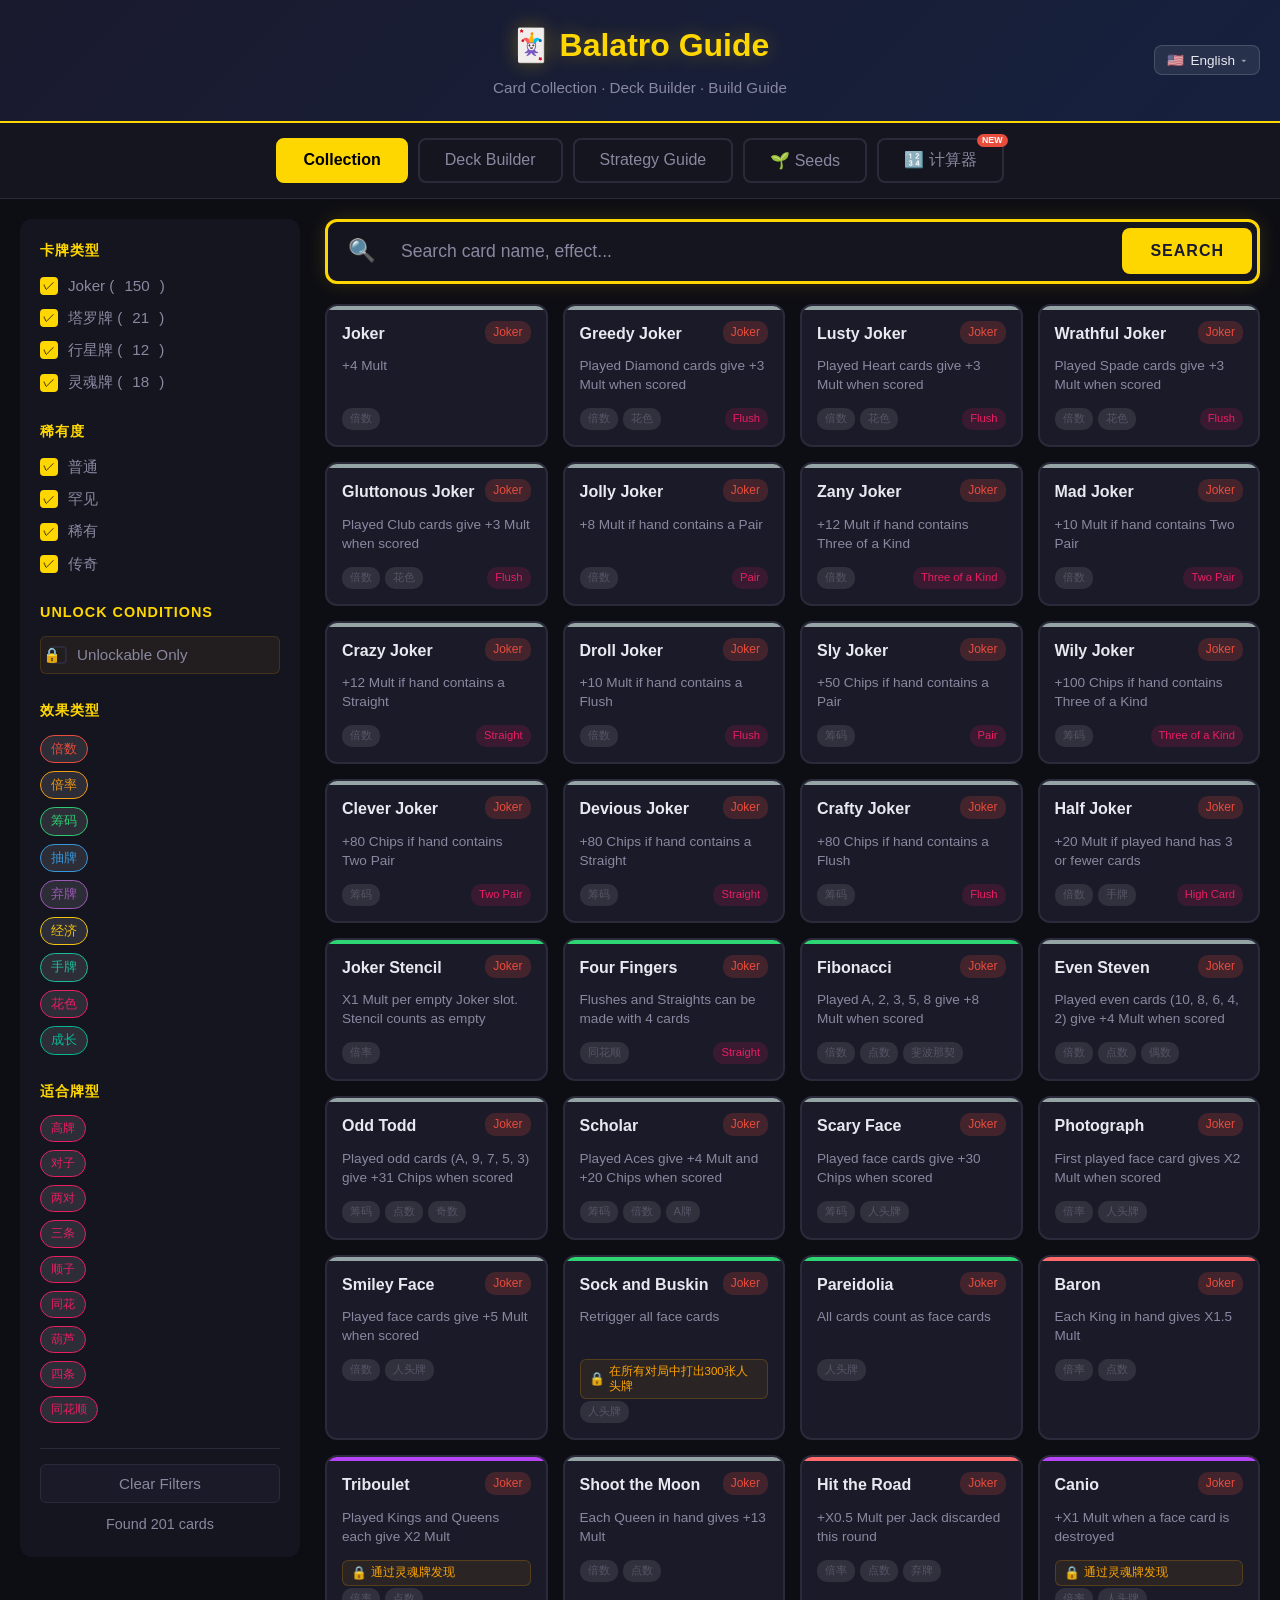
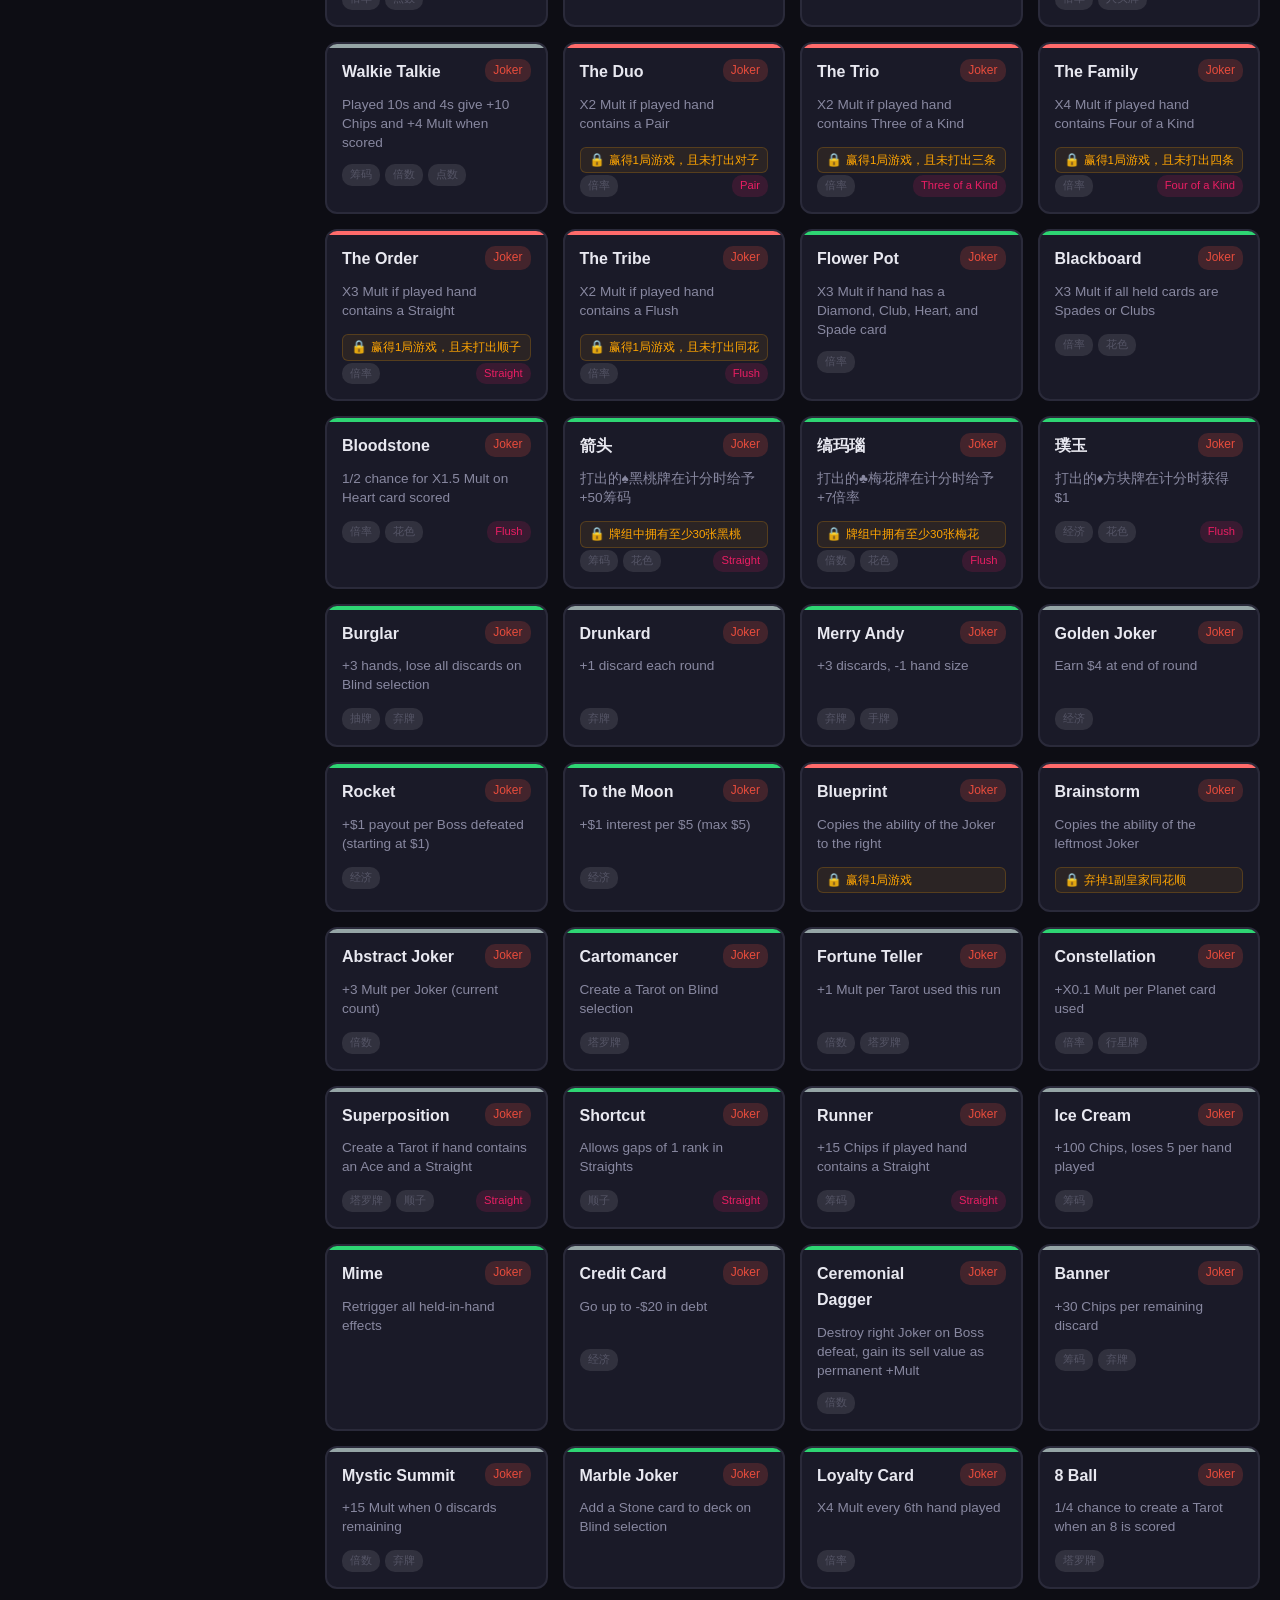
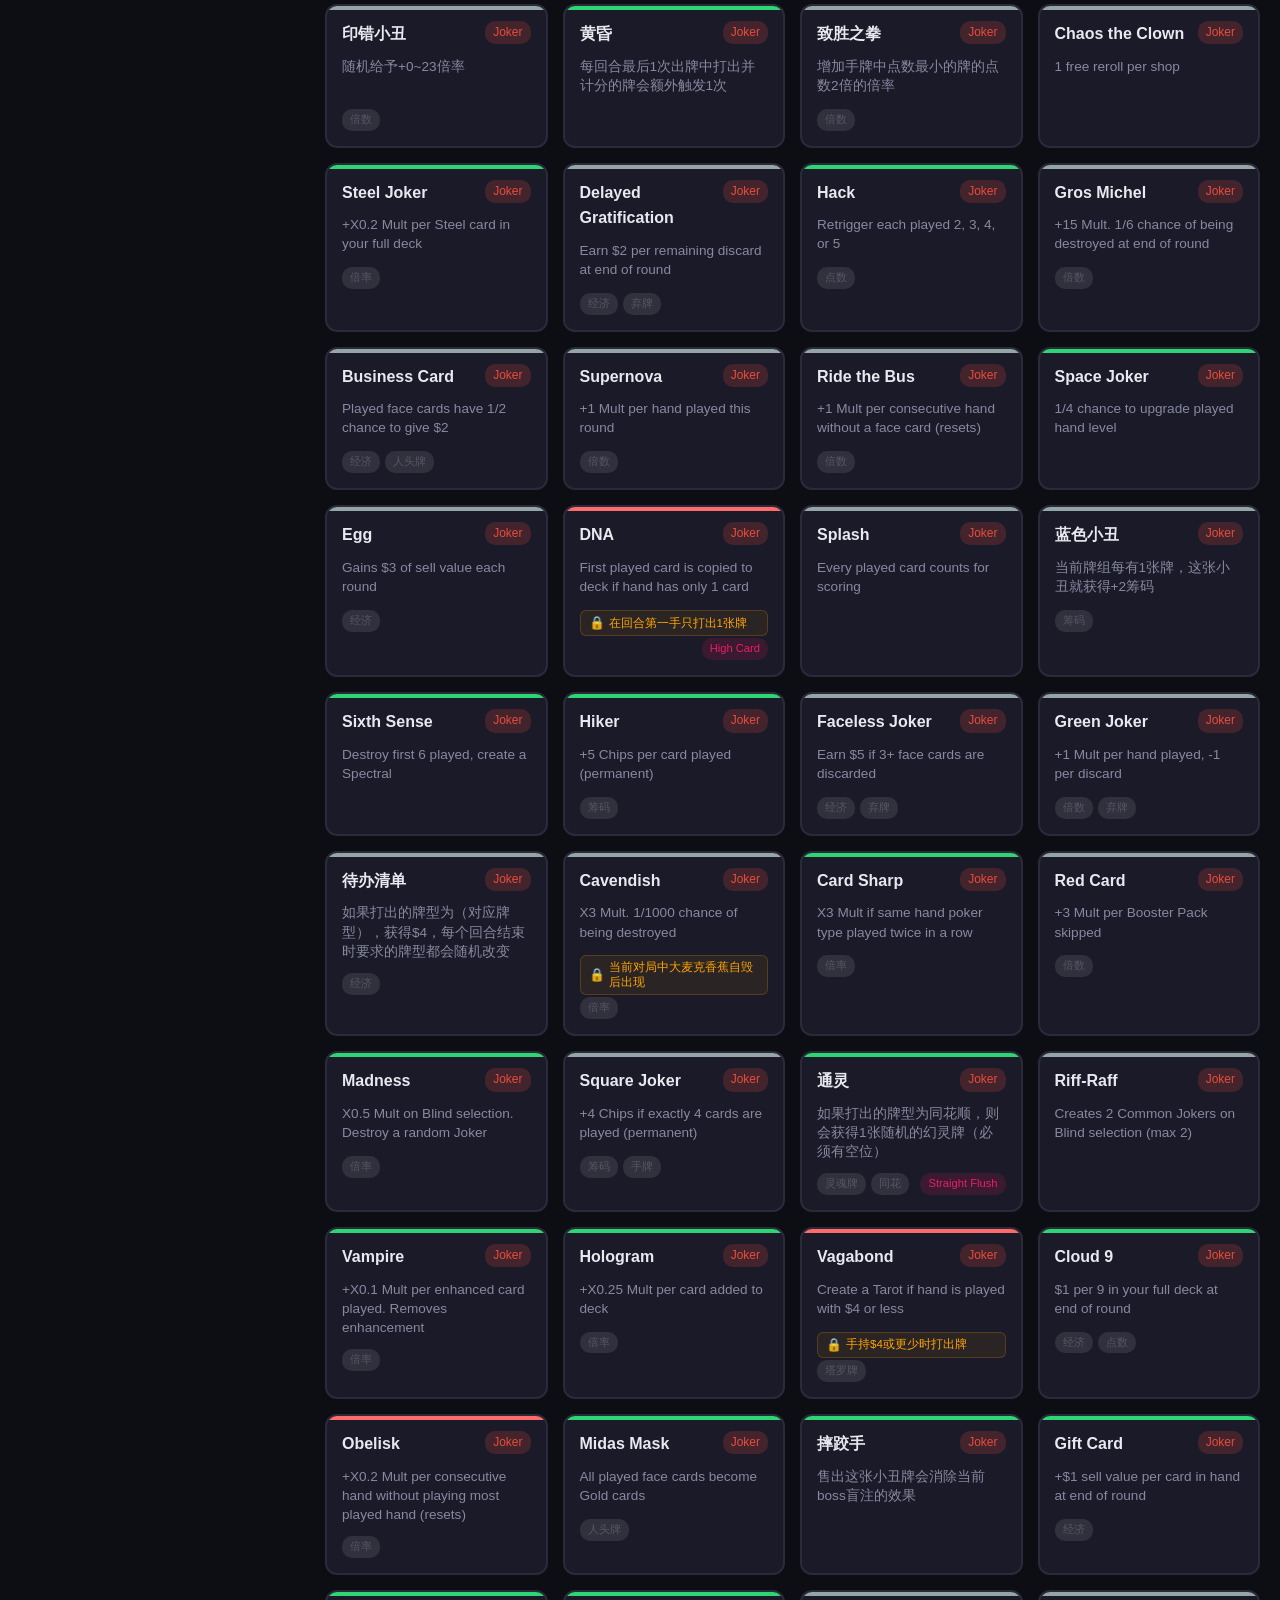
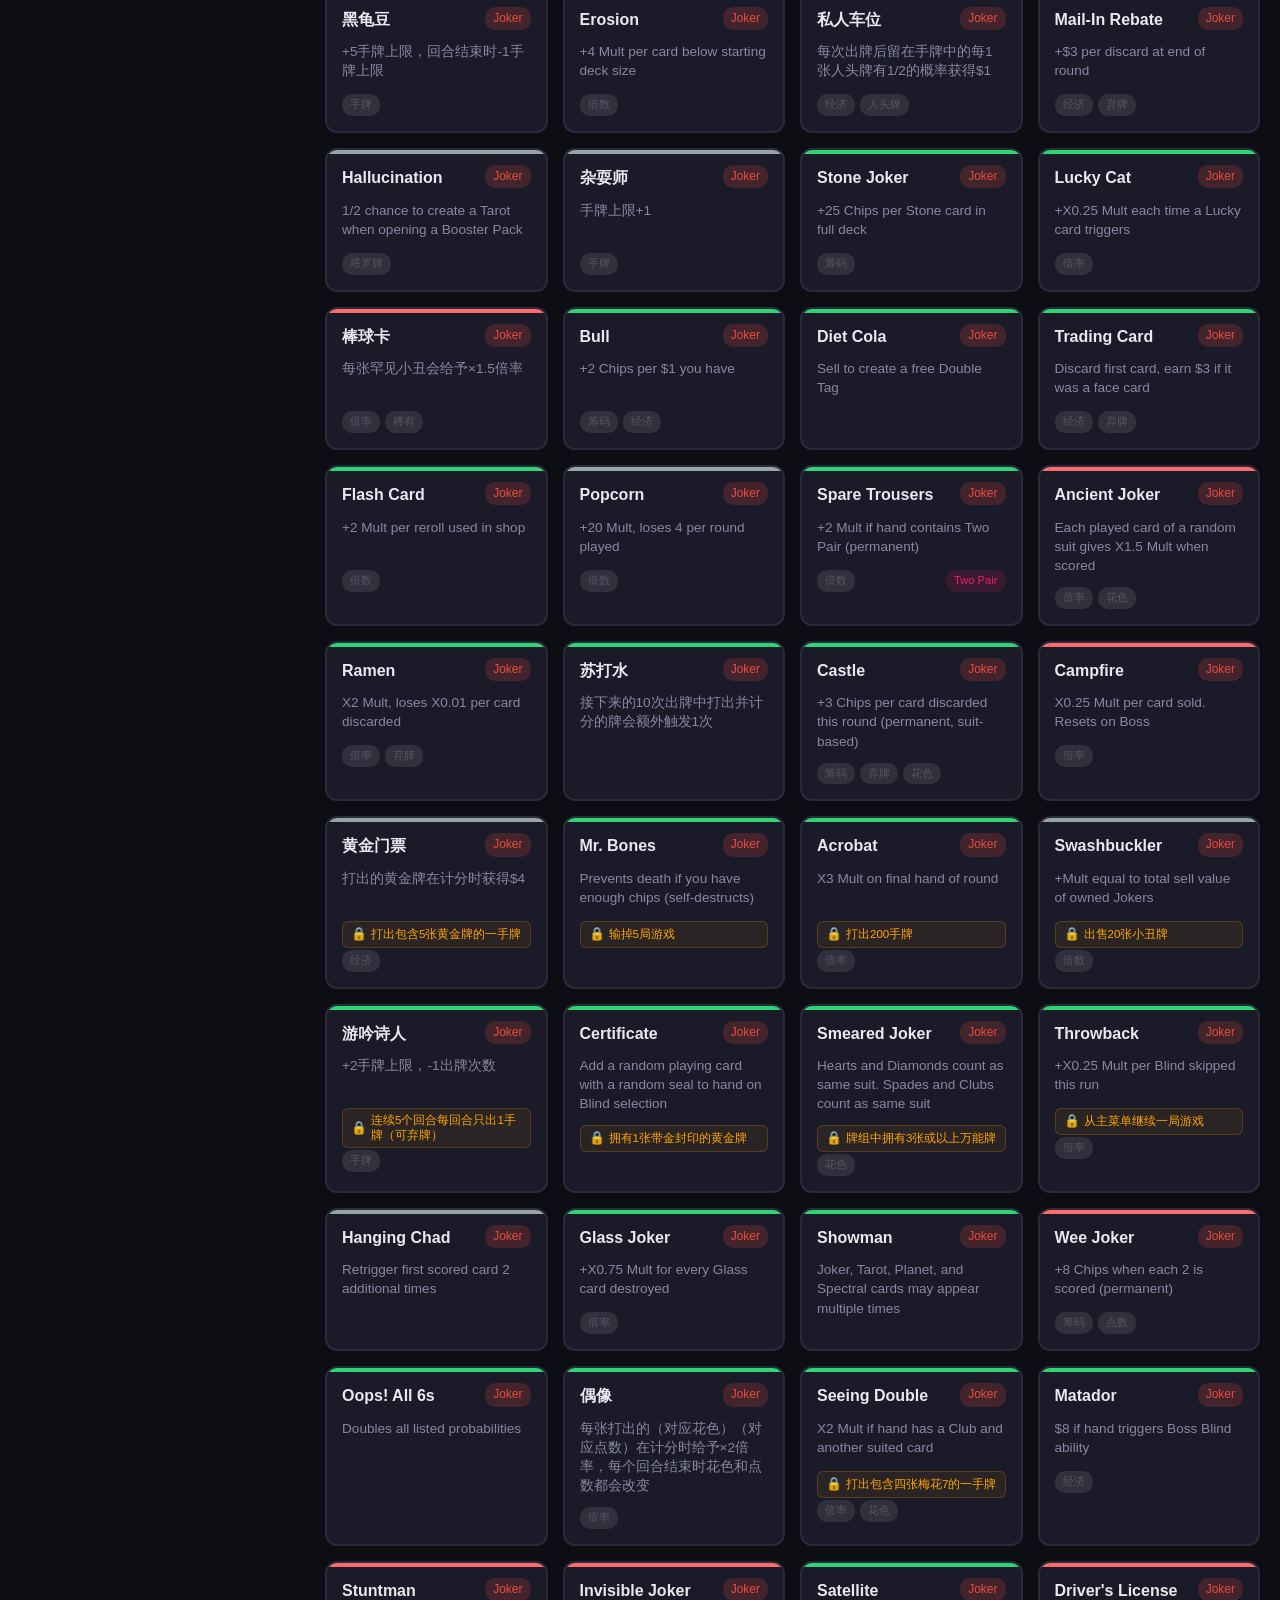
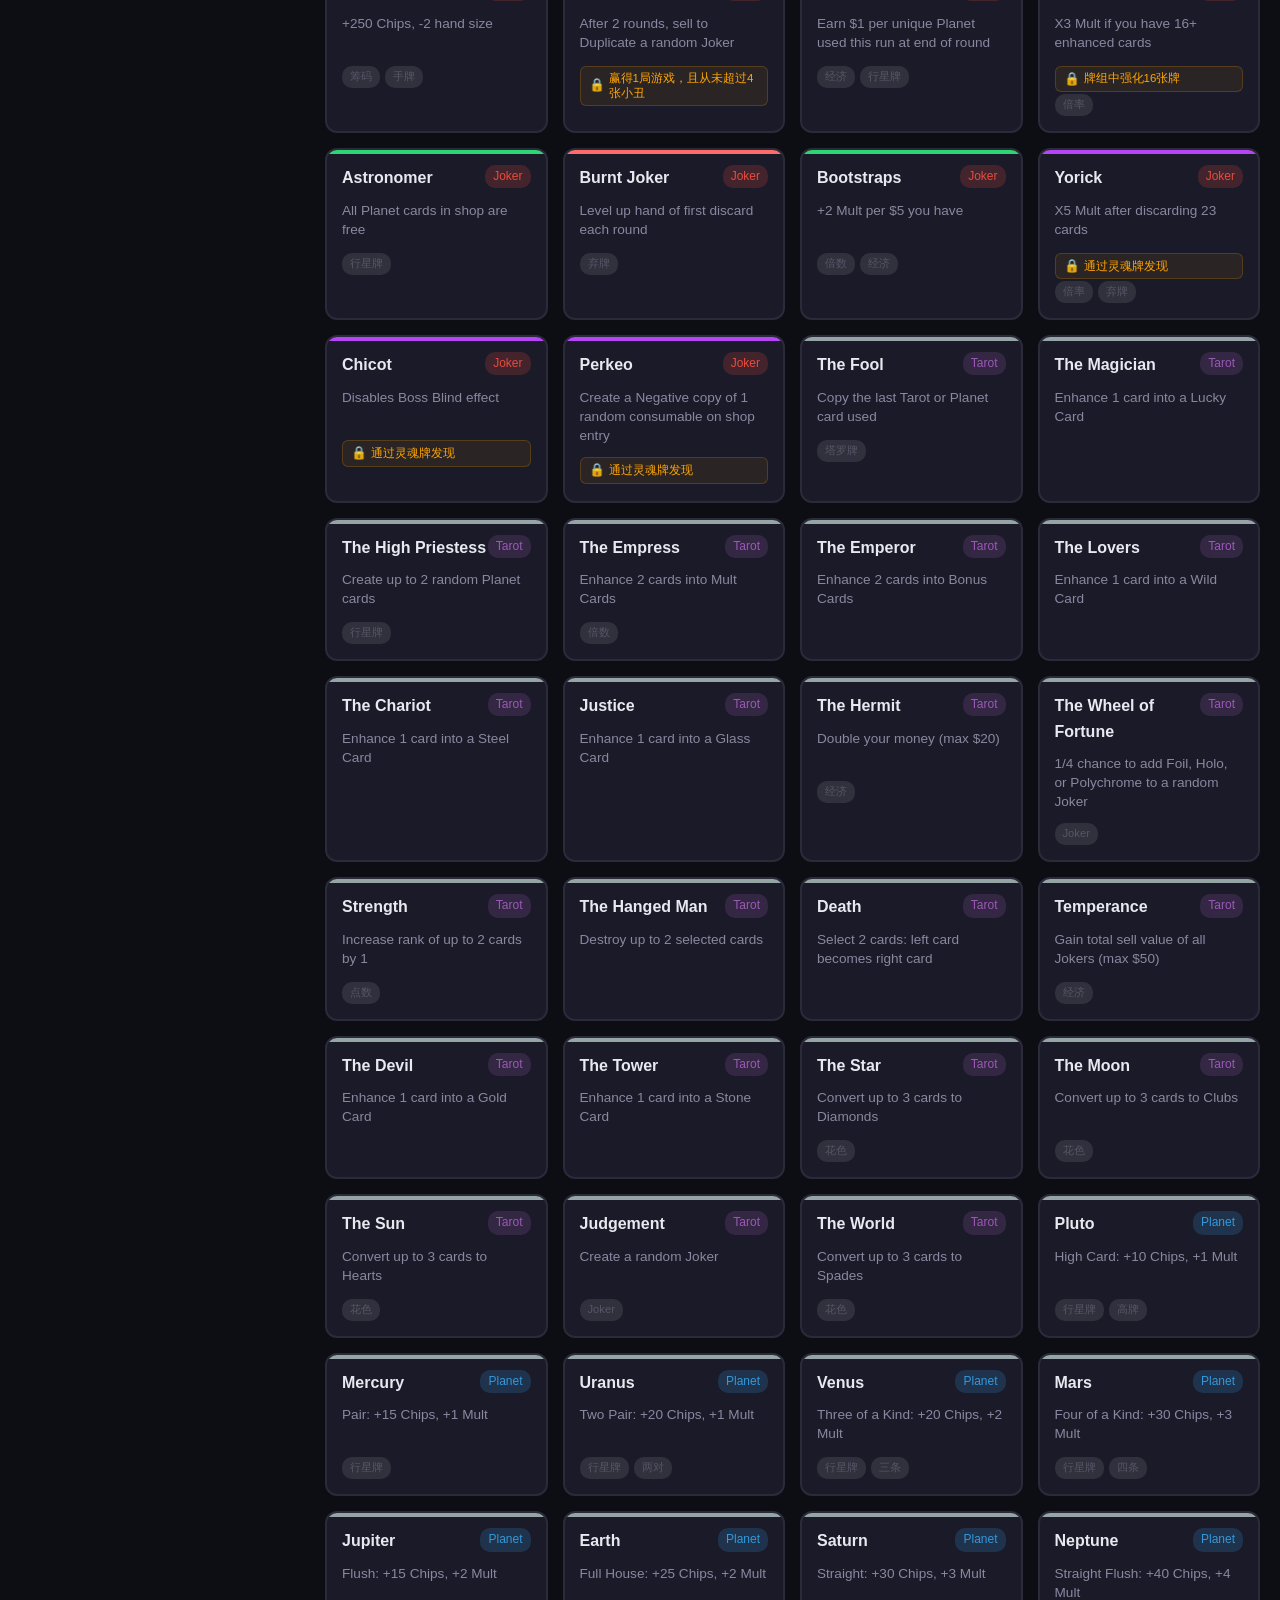
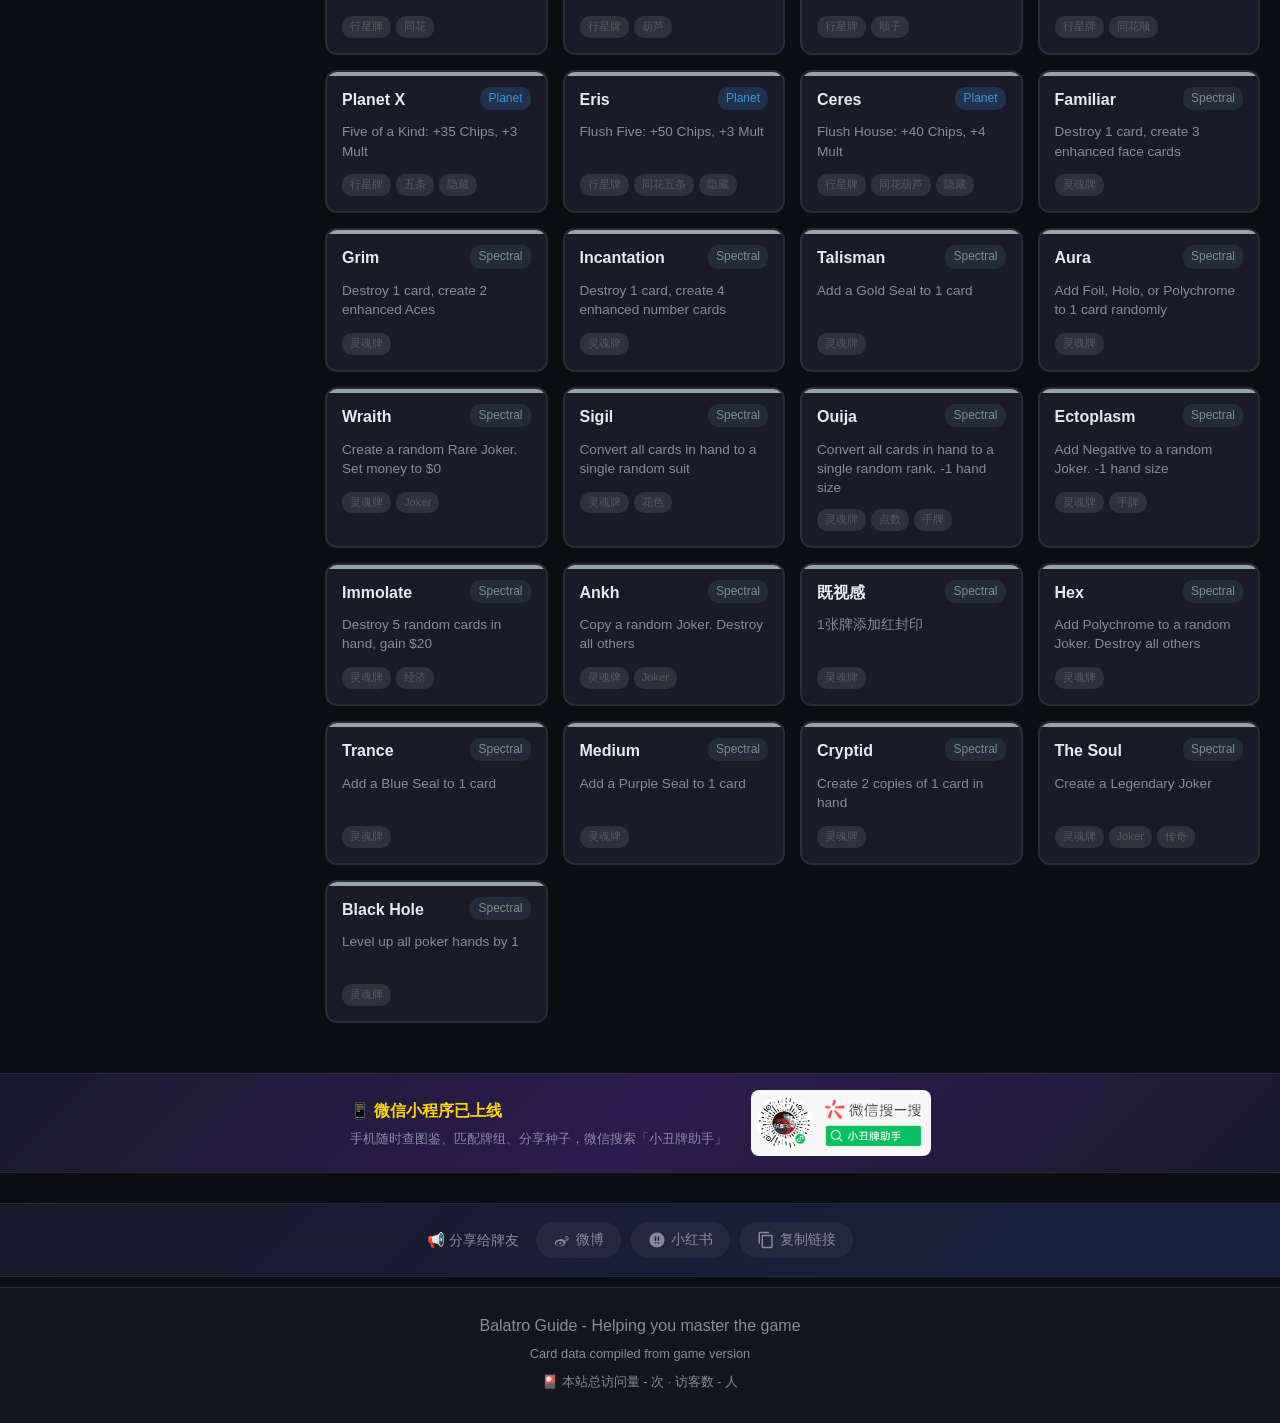
==== index.html @ 0ee83c75 "feat: 图鉴新增成长小丑筛选 + 41张成长型Joker加scaling tag + 引导提示" ====
<!DOCTYPE html>
<html lang="zh-CN">
<head>
    <meta charset="UTF-8">
    <meta name="viewport" content="width=device-width, initial-scale=1.0">
    <title>Balatro 新手助手 - 卡牌图鉴、构筑推荐与种子分享 | Balatro Guide</title>

    <!-- SEO Meta -->
    <meta name="description" content="Balatro 新手助手：最全的 Balatro 卡牌图鉴（260+张 Joker、塔罗牌、行星牌、灵魂牌），智能牌组匹配与构筑推荐，21种流派攻略指南（对子流、顺子流、同花流、经济流、加牌流、减牌流等），以及玩家种子分享社区。">
    <meta name="keywords" content="Balatro, Balatro攻略, Balatro卡牌图鉴, Balatro新手指南, Balatro构筑, Balatro种子, Balatro Joker, Balatro guide, 小丑牌, 塔罗牌, 行星牌, 灵魂牌, 对子流, 顺子流, 同花流, 经济流, 牌组搭配, roguelike扑克, Balatro小丑排名, Balatro最强小丑, Balatro金注攻略, 小丑牌tier list, 小丑牌金注, 小丑牌新手攻略, Balatro无尽模式, Balatro DLC, Steam Balatro, Balatro best jokers, Balatro tier list, Balatro deck build, Balatro seed finder, Balatro strategy, Balatro beginner guide, Balatro spectral cards, Balatro tarot cards, Balatro tips, Balatro joker combos, Balatro best decks">
    <meta name="author" content="Balatro 新手助手">
    <meta name="robots" content="index, follow">
    <link rel="canonical" href="https://xiaowanmichelle-wq.github.io/balatro-guide/">

    <!-- 多语言 hreflang -->
    <link rel="alternate" hreflang="zh-CN" href="https://xiaowanmichelle-wq.github.io/balatro-guide/?lang=zh-CN">
    <link rel="alternate" hreflang="en" href="https://xiaowanmichelle-wq.github.io/balatro-guide/?lang=en">
    <link rel="alternate" hreflang="ja" href="https://xiaowanmichelle-wq.github.io/balatro-guide/?lang=ja">
    <link rel="alternate" hreflang="x-default" href="https://xiaowanmichelle-wq.github.io/balatro-guide/">

    <!-- 预连接图片/API域名 -->
    <link rel="preconnect" href="https://patchwiki.biligame.com">
    <link rel="dns-prefetch" href="https://static.wikia.nocookie.net">
    <link rel="preconnect" href="https://sjobjwbggfeqjqtdfdjn.supabase.co">

    <!-- Open Graph (Facebook, Discord, etc.) -->
    <meta property="og:type" content="website">
    <meta property="og:title" content="Balatro 新手助手 - 卡牌图鉴、构筑推荐与种子分享">
    <meta property="og:description" content="最全的 Balatro 卡牌图鉴（260+张），智能牌组匹配与构筑推荐，21种流派攻略指南，以及玩家种子分享社区。">
    <meta property="og:url" content="https://xiaowanmichelle-wq.github.io/balatro-guide/">
    <meta property="og:image" content="https://xiaowanmichelle-wq.github.io/balatro-guide/og-image.png">
    <meta property="og:image:width" content="1200">
    <meta property="og:image:height" content="630">
    <meta property="og:image:type" content="image/png">
    <meta property="og:site_name" content="Balatro 新手助手">
    <meta property="og:locale" content="zh_CN">

    <!-- Twitter Card -->
    <meta name="twitter:card" content="summary_large_image">
    <meta name="twitter:title" content="Balatro 新手助手 - 卡牌图鉴、构筑推荐与种子分享">
    <meta name="twitter:description" content="最全的 Balatro 卡牌图鉴（260+张），智能牌组匹配与构筑推荐，21种流派攻略指南，以及玩家种子分享社区。">
    <meta name="twitter:image" content="https://xiaowanmichelle-wq.github.io/balatro-guide/og-image.png">

    <!-- 其他 -->
    <meta name="theme-color" content="#1a1a2e">
    <meta name="mobile-web-app-capable" content="yes">
    <meta name="apple-mobile-web-app-capable" content="yes">
    <meta name="apple-mobile-web-app-title" content="Balatro助手">
    <meta name="apple-mobile-web-app-status-bar-style" content="black-translucent">

    <!-- PWA & Favicon -->
    <link rel="manifest" href="manifest.json">
    <link rel="icon" type="image/x-icon" href="favicon.ico">
    <link rel="icon" type="image/png" sizes="32x32" href="icons/icon-32x32.png">
    <link rel="icon" type="image/png" sizes="16x16" href="icons/icon-16x16.png">
    <link rel="apple-touch-icon" sizes="180x180" href="icons/icon-180x180.png">

    <link rel="stylesheet" href="styles.css">

    <!-- i18n 国际化 -->
    <script src="i18n.js"></script>
    <script src="lang/zh-CN.js"></script>
    <script src="lang/en.js"></script>
    <script src="lang/ja.js"></script>

    <!-- Schema.org 结构化数据 (SEO + GEO) -->
    <script type="application/ld+json">
    {
        "@context": "https://schema.org",
        "@type": "WebApplication",
        "name": "Balatro 新手助手",
        "alternateName": ["Balatro Guide", "Balatro 攻略助手"],
        "url": "https://xiaowanmichelle-wq.github.io/balatro-guide/",
        "description": "最全的 Balatro 卡牌图鉴（260+张 Joker、塔罗牌、行星牌、灵魂牌），智能牌组匹配与构筑推荐，21种流派攻略指南，以及玩家种子分享社区。",
        "applicationCategory": "GameApplication",
        "operatingSystem": "Web",
        "inLanguage": "zh-CN",
        "isAccessibleForFree": true,
        "offers": {
            "@type": "Offer",
            "price": "0",
            "priceCurrency": "CNY"
        },
        "aggregateRating": {
            "@type": "AggregateRating",
            "ratingValue": "4.8",
            "ratingCount": "126",
            "bestRating": "5",
            "worstRating": "1"
        },
        "keywords": "Balatro攻略, Balatro卡牌图鉴, 小丑牌, Balatro tier list, Balatro best jokers, Balatro deck build, Balatro seed finder, 金注攻略, 小丑排名",
        "about": {
            "@type": "VideoGame",
            "name": "Balatro",
            "genre": ["Roguelike", "Card Game", "Poker"],
            "gamePlatform": ["Steam", "PlayStation", "Xbox", "Nintendo Switch"],
            "description": "Balatro 是一款以扑克牌为基础的 Roguelike 卡牌游戏，玩家通过搭配 Joker、塔罗牌、行星牌等特殊卡牌来构建强力牌组，挑战越来越高的盲注目标。"
        }
    }
    </script>
    <script type="application/ld+json">
    {
        "@context": "https://schema.org",
        "@type": "FAQPage",
        "mainEntity": [
            {
                "@type": "Question",
                "name": "Balatro 的得分公式是什么？",
                "acceptedAnswer": {
                    "@type": "Answer",
                    "text": "Balatro 的核心得分公式是 Chips × Mult = Score。筹码(Chips)是基础值，由牌型基础筹码 + 打出牌点数 + 各种 +Chips 效果累加。倍数(Mult)由牌型基础倍数 + 各种 +Mult 效果累加。倍率(XMult)在倍数累加后依次相乘。计算顺序：先算总筹码，再算基础倍数，再乘以各倍率(XMult)，最后筹码 × 最终倍数 = 最终得分。"
                }
            },
            {
                "@type": "Question",
                "name": "Balatro 中 Joker 的顺序重要吗？",
                "acceptedAnswer": {
                    "@type": "Answer",
                    "text": "非常重要！Joker 的效果按从左到右的顺序依次触发。例如蓝图会复制右侧的 Joker，头脑风暴复制最左侧的 Joker。+Mult 的 Joker 应放在 XMult 的 Joker 左边（先加后乘收益最大）。打出的扑克牌也按从左到右依次计分。"
                }
            },
            {
                "@type": "Question",
                "name": "Balatro 有哪些常见的构筑流派？",
                "acceptedAnswer": {
                    "@type": "Answer",
                    "text": "Balatro 常见的构筑流派包括：对子流（利用对子牌型叠加倍数）、顺子流（连续数字组成顺子得高分）、同花流（同一花色组成同花）、经济流（攒钱获取利息和强力卡牌）、弃牌流（通过弃牌触发卡牌效果）、人头牌流（J/Q/K 人头牌相关效果）、塔罗流（大量使用塔罗牌增强效果）、行星流（通过行星牌升级牌型等级）、摧毁流（通过摧毁卡牌获得收益）等19种流派。"
                }
            },
            {
                "@type": "Question",
                "name": "Balatro 什么是种子代码？怎么使用？",
                "acceptedAnswer": {
                    "@type": "Answer",
                    "text": "种子代码（Seed）决定了 Balatro 每一局中出现的卡牌、商店物品等随机内容。在开始新游戏时输入特定种子代码，就能获得与分享者相同的游戏体验。好的种子可以让你在早期就拿到强力 Joker 或稀有卡牌，获得精彩的开局。"
                }
            },
            {
                "@type": "Question",
                "name": "Balatro 新手应该优先选什么 Joker？",
                "acceptedAnswer": {
                    "@type": "Answer",
                    "text": "新手推荐优先选择：1) 提供 XMult（倍率）的 Joker，如钢铁小丑(X2)、黑暗骑士等，因为乘法增益远强于加法；2) 与你当前牌型匹配的 Joker，如打对子就选开心小丑(+8 Mult)；3) 经济型 Joker 如延迟满足（每回合+1美元上限20）帮助攒钱；4) 万能型如半张牌（首次弃牌每张+20筹码）适合任何流派。"
                }
            }
        ]
    }
    </script>
    <script type="application/ld+json">
    {
        "@context": "https://schema.org",
        "@type": "ItemList",
        "name": "Balatro 构筑流派指南",
        "description": "21种 Balatro 构筑流派的详细攻略和推荐卡牌搭配",
        "numberOfItems": 21,
        "itemListElement": [
            {"@type": "ListItem", "position": 1, "name": "对子流", "description": "利用对子牌型，搭配开心小丑、备用裤子等叠加倍数"},
            {"@type": "ListItem", "position": 2, "name": "双对流", "description": "打出两对组合，搭配疯狂小丑、聪敏小丑获得高倍数和筹码"},
            {"@type": "ListItem", "position": 3, "name": "顺子流", "description": "连续数字组成顺子，搭配狂野小丑、捷径获得高分"},
            {"@type": "ListItem", "position": 4, "name": "同花流", "description": "同一花色组成同花，搭配滑稽小丑、部落获得强力加成"},
            {"@type": "ListItem", "position": 5, "name": "人头牌流", "description": "围绕 J/Q/K 人头牌，搭配照片、男爵等获得大量加成"},
            {"@type": "ListItem", "position": 6, "name": "K/Q皇室流", "description": "围绕 K 和 Q 打造超高倍率，特里布莱 K/Q 各 X2 倍率"},
            {"@type": "ListItem", "position": 7, "name": "斐波那契流", "description": "利用斐波那契数列(A,2,3,5,8)的双重触发效果"},
            {"@type": "ListItem", "position": 8, "name": "经济流", "description": "攒钱获取利息，搭配延迟满足、信用卡等经济卡牌"},
            {"@type": "ListItem", "position": 9, "name": "弃牌流", "description": "通过弃牌触发效果，搭配绿色小丑、城堡等弃牌增益卡"},
            {"@type": "ListItem", "position": 10, "name": "侠盗流", "description": "窃贼移除所有弃牌，让多个 Joker 保持最佳状态"},
            {"@type": "ListItem", "position": 11, "name": "塔罗流", "description": "大量产出塔罗牌，算命先生将每张塔罗牌转化为倍率"},
            {"@type": "ListItem", "position": 12, "name": "行星流", "description": "通过行星牌升级牌型等级，星座将行星转化为倍率"},
            {"@type": "ListItem", "position": 13, "name": "摧毁流", "description": "通过摧毁卡牌/Joker 获得永久加成"},
            {"@type": "ListItem", "position": 14, "name": "复制流", "description": "蓝图和头脑风暴复制最强 Joker 效果，高级但上限极高"},
            {"@type": "ListItem", "position": 15, "name": "出售流", "description": "通过出售卡牌获得增益，篝火每出售 +X0.25 倍率"},
            {"@type": "ListItem", "position": 16, "name": "概率流", "description": "六六大顺翻倍所有概率，让概率型卡牌更稳定触发"},
            {"@type": "ListItem", "position": 17, "name": "增强吸收流", "description": "吸血鬼吸收增强牌效果叠加 X 倍率"},
            {"@type": "ListItem", "position": 18, "name": "跳过流", "description": "跳过盲注获得倍率积累，回溯+红牌双重收益"},
            {"@type": "ListItem", "position": 19, "name": "钢铁牌流", "description": "用战车塔罗创造钢铁牌，手牌中钢铁牌提供持续 X1.5 倍率"},
            {"@type": "ListItem", "position": 20, "name": "加牌流", "description": "持续往牌组添加卡牌，全息影像每加1张+×0.25倍率，配合DNA/证书/大理石小丑"},
            {"@type": "ListItem", "position": 21, "name": "减牌流", "description": "通过摧毁/移除卡牌缩减牌组，侵蚀每少1张+4倍率，配合倒吊人/火祭/卡尼奥"}
        ]
    }
    </script>
</head>
<body>
    <!-- Header -->
    <header class="header" role="banner">
        <div class="header-content">
            <h1 class="logo" data-i18n="ui.logo">🃏 Balatro 新手助手</h1>
            <p class="subtitle" data-i18n="ui.subtitle">卡牌图鉴 · 牌组匹配 · 构筑推荐</p>
        </div>
        <div class="lang-switcher" id="lang-switcher">
            <button class="lang-btn" id="lang-btn" onclick="toggleLangMenu()">
                <span id="lang-flag">🇨🇳</span>
                <span id="lang-name">中文</span>
                <span class="lang-arrow">▾</span>
            </button>
            <div class="lang-menu" id="lang-menu">
                <!-- 动态渲染 -->
            </div>
        </div>
    </header>

    <!-- GEO: 对 AI 搜索引擎友好的隐藏摘要 -->
    <div class="seo-summary" aria-hidden="true" style="position:absolute;left:-9999px;width:1px;height:1px;overflow:hidden;">
        <h2>关于 Balatro 新手助手</h2>
        <p>Balatro 新手助手是一个免费的在线工具网站，专为 Balatro（巴拉特罗）玩家设计。Balatro 是一款融合了扑克和 Roguelike 元素的卡牌游戏。本站提供以下核心功能：</p>
        <p>【卡牌图鉴】收录了 Balatro 全部 260+ 张特殊卡牌的完整图鉴，包括 Joker（小丑牌）、塔罗牌（Tarot）、行星牌（Planet）、灵魂牌（Spectral）四大类。支持按类型、稀有度（普通/稀有/传奇）、效果类型（倍数/倍率/筹码/抽牌/弃牌/经济/手牌/花色）和适合牌型筛选。</p>
        <p>【牌组匹配】选择你已拥有的卡牌，系统会基于卡牌之间的协同关系智能推荐最佳搭配，帮你构建更强力的牌组。</p>
        <p>【攻略指南】详解 Balatro 的核心机制（得分公式 Chips × Mult = Score）、卡牌顺序策略（Joker 从左到右触发），以及 21 种构筑流派的详细指南：对子流、双对流、顺子流、同花流、人头牌流、K/Q皇室流、斐波那契流、经济流、弃牌流、侠盗流、塔罗流、行星流、摧毁流、复制流、出售流、概率流、增强吸收流、跳过流、钢铁牌流、加牌流、减牌流。</p>
        <p>【种子分享】玩家社区分享优质种子代码（Seed），每个种子包含种子代码、推荐流派、难度评价和详细说明，帮助你找到精彩开局。</p>
    </div>

    <!-- Tab 导航 -->
    <nav class="tabs" role="tablist" aria-label="主导航">
        <button class="tab active" data-tab="gallery" role="tab" aria-selected="true" aria-controls="gallery" data-i18n="ui.tabs.gallery">卡牌图鉴</button>
        <button class="tab" data-tab="matcher" role="tab" aria-selected="false" aria-controls="matcher" data-i18n="ui.tabs.matcher">牌组匹配</button>
        <button class="tab" data-tab="guide" role="tab" aria-selected="false" aria-controls="guide" data-i18n="ui.tabs.guide">攻略指南</button>
        <button class="tab" data-tab="seeds" role="tab" aria-selected="false" aria-controls="seeds" data-i18n="ui.tabs.seeds">🌱 种子分享</button>
        <button class="tab tab-new" data-tab="calculator" role="tab" aria-selected="false" aria-controls="calculator">🔢 计算器<span class="tab-new-badge">NEW</span><span class="tab-new-tooltip">现在可以输入小丑牌计算得分啦！</span></button>
    </nav>

    <!-- 主内容区 -->
    <main class="main" role="main">
        <!-- 卡牌图鉴页面 -->
        <section class="tab-content active" id="gallery" role="tabpanel" aria-label="卡牌图鉴">
            <div class="layout">
                <!-- 手机端筛选切换按钮 -->
                <button class="mobile-filter-toggle" id="mobile-filter-toggle">
                    <span data-i18n="gallery.filterToggle">筛选条件</span>
                    <span class="filter-badge" id="filter-badge"></span>
                </button>

                <!-- 左侧筛选面板 -->
                <aside class="sidebar" id="sidebar-filters">
                    <div class="filter-section collapsible">
                        <h3 class="filter-header" onclick="app.toggleFilter(this)">
                            卡牌类型
                            <span class="collapse-icon">▾</span>
                        </h3>
                        <div class="filter-group filter-body">
                            <label class="checkbox-label">
                                <input type="checkbox" value="joker" checked>
                                <span class="checkmark"></span>
                                Joker (<span id="count-joker">0</span>)
                            </label>
                            <label class="checkbox-label">
                                <input type="checkbox" value="tarot" checked>
                                <span class="checkmark"></span>
                                塔罗牌 (<span id="count-tarot">0</span>)
                            </label>
                            <label class="checkbox-label">
                                <input type="checkbox" value="planet" checked>
                                <span class="checkmark"></span>
                                行星牌 (<span id="count-planet">0</span>)
                            </label>
                            <label class="checkbox-label">
                                <input type="checkbox" value="spectral" checked>
                                <span class="checkmark"></span>
                                灵魂牌 (<span id="count-spectral">0</span>)
                            </label>
                        </div>
                    </div>

                    <div class="filter-section collapsible">
                        <h3 class="filter-header" onclick="app.toggleFilter(this)">
                            稀有度
                            <span class="collapse-icon">▾</span>
                        </h3>
                        <div class="filter-group filter-body">
                            <label class="checkbox-label">
                                <input type="checkbox" value="common" checked>
                                <span class="checkmark rarity-common"></span>
                                普通
                            </label>
                            <label class="checkbox-label">
                                <input type="checkbox" value="uncommon" checked>
                                <span class="checkmark rarity-uncommon"></span>
                                罕见
                            </label>
                            <label class="checkbox-label">
                                <input type="checkbox" value="rare" checked>
                                <span class="checkmark rarity-rare"></span>
                                稀有
                            </label>
                            <label class="checkbox-label">
                                <input type="checkbox" value="legendary" checked>
                                <span class="checkmark rarity-legendary"></span>
                                传奇
                            </label>

                        </div>
                    </div>

                    <div class="filter-section collapsible" id="unlock-filter-section">
                        <h3 class="filter-header" onclick="app.toggleFilter(this)">
                            <span data-i18n="gallery.filterUnlock">解锁条件</span>
                            <span class="collapse-icon">▾</span>
                        </h3>
                        <div class="filter-group filter-body">
                            <label class="checkbox-label unlock-filter-label">
                                <input type="checkbox" id="filter-unlock-only" value="unlock_only">
                                <span class="checkmark unlock-checkmark">🔒</span>
                                <span data-i18n="gallery.unlockOnly">仅显示需解锁</span>
                            </label>
                        </div>
                    </div>

                    <div class="filter-section collapsible">
                        <h3 class="filter-header" onclick="app.toggleFilter(this)">
                            效果类型
                            <span class="collapse-icon">▾</span>
                        </h3>
                        <div class="filter-group tags-filter filter-body">
                            <label class="checkbox-label">
                                <input type="checkbox" value="mult">
                                <span class="tag-chip" style="--tag-color: #e74c3c">倍数</span>
                            </label>
                            <label class="checkbox-label">
                                <input type="checkbox" value="xmult">
                                <span class="tag-chip" style="--tag-color: #f39c12">倍率</span>
                            </label>
                            <label class="checkbox-label">
                                <input type="checkbox" value="chips">
                                <span class="tag-chip" style="--tag-color: #2ecc71">筹码</span>
                            </label>
                            <label class="checkbox-label">
                                <input type="checkbox" value="draw">
                                <span class="tag-chip" style="--tag-color: #3498db">抽牌</span>
                            </label>
                            <label class="checkbox-label">
                                <input type="checkbox" value="discard">
                                <span class="tag-chip" style="--tag-color: #9b59b6">弃牌</span>
                            </label>
                            <label class="checkbox-label">
                                <input type="checkbox" value="economy">
                                <span class="tag-chip" style="--tag-color: #f1c40f">经济</span>
                            </label>
                            <label class="checkbox-label">
                                <input type="checkbox" value="hand_size">
                                <span class="tag-chip" style="--tag-color: #1abc9c">手牌</span>
                            </label>
                            <label class="checkbox-label">
                                <input type="checkbox" value="suit">
                                <span class="tag-chip" style="--tag-color: #e91e63">花色</span>
                            </label>
                            <label class="checkbox-label">
                                <input type="checkbox" value="scaling">
                                <span class="tag-chip" style="--tag-color: #00b894">成长</span>
                            </label>
                        </div>
                    </div>

                    <div class="filter-section collapsible">
                        <h3 class="filter-header" onclick="app.toggleFilter(this)">
                            适合牌型
                            <span class="collapse-icon">▾</span>
                        </h3>
                        <div class="filter-group tags-filter filter-body">
                            <label class="checkbox-label">
                                <input type="checkbox" value="high_card">
                                <span class="tag-chip hand-tag">高牌</span>
                            </label>
                            <label class="checkbox-label">
                                <input type="checkbox" value="one_pair">
                                <span class="tag-chip hand-tag">对子</span>
                            </label>
                            <label class="checkbox-label">
                                <input type="checkbox" value="two_pair">
                                <span class="tag-chip hand-tag">两对</span>
                            </label>
                            <label class="checkbox-label">
                                <input type="checkbox" value="three_of_a_kind">
                                <span class="tag-chip hand-tag">三条</span>
                            </label>
                            <label class="checkbox-label">
                                <input type="checkbox" value="straight">
                                <span class="tag-chip hand-tag">顺子</span>
                            </label>
                            <label class="checkbox-label">
                                <input type="checkbox" value="flush">
                                <span class="tag-chip hand-tag">同花</span>
                            </label>
                            <label class="checkbox-label">
                                <input type="checkbox" value="full_house">
                                <span class="tag-chip hand-tag">葫芦</span>
                            </label>
                            <label class="checkbox-label">
                                <input type="checkbox" value="four_of_a_kind">
                                <span class="tag-chip hand-tag">四条</span>
                            </label>
                            <label class="checkbox-label">
                                <input type="checkbox" value="straight_flush">
                                <span class="tag-chip hand-tag">同花顺</span>
                            </label>
                        </div>
                    </div>

                    <div class="filter-actions">
                        <button class="btn btn-secondary" id="clear-filters" data-i18n="gallery.clearFilter">清除筛选</button>
                        <span class="result-count" id="result-count-text">找到 0 张卡牌</span>
                    </div>
                </aside>

                <!-- 右侧卡牌展示区 -->
                <div class="content">
                    <div class="search-container">
                        <span class="search-icon">🔍</span>
                        <input type="text" id="search-input" placeholder="搜索卡牌名称、效果..." class="search-input" data-i18n-placeholder="gallery.searchPlaceholder">
                        <button class="search-btn" id="search-btn" data-i18n="ui.search">搜索</button>
                    </div>
                    <div class="cards-grid" id="cards-grid">
                        <!-- 成长小丑引导提示 -->
                        <div class="scaling-tip" id="scaling-tip" style="display:none;">
                            <span class="scaling-tip-icon">📈</span>
                            <div class="scaling-tip-text">
                                <strong>成长型小丑</strong>是赢得后几轮的关键！它们的效果会随游戏进行不断叠加，越到后期越强。优先选择永久×倍率成长型（如星座、全息影像、吸血鬼）。
                            </div>
                        </div>
                        <!-- 卡牌将通过 JS 渲染 -->
                    </div>
                </div>
            </div>
        </section>

        <!-- 牌组匹配页面 -->
        <section class="tab-content" id="matcher" role="tabpanel" aria-label="牌组匹配">
            <div class="matcher-layout">
                <div class="matcher-panel scroll-reveal">
                    <h2>🎯 牌组匹配</h2>
                    <p class="description">选择你已有的卡牌，获取推荐搭配</p>
                    
                    <div class="deck-selector">
                        <h3>我的卡组 (已选 <span id="selected-count">0</span> 张)</h3>
                        <div class="deck-cards" id="selected-cards">
                            <!-- 已选卡牌 -->
                        </div>
                        <button class="btn btn-secondary" id="clear-deck">清空卡组</button>
                        <button class="btn btn-primary" onclick="syncToCalculator()" title="将已选卡牌同步到计算器 Joker 栏">🔢 同步到计算器</button>
                    </div>

                    <div class="card-picker">
                        <div class="picker-toggle" id="picker-toggle">
                            <span>➕ 选择要添加的卡牌</span>
                            <span class="picker-toggle-icon">▾</span>
                        </div>
                        <div class="picker-dropdown" id="picker-dropdown">
                            <input type="text" id="picker-search" placeholder="搜索卡牌...">
                            <div class="picker-list" id="picker-list">
                                <!-- 可选卡牌列表 -->
                            </div>
                        </div>
                    </div>
                </div>

                <div class="recommendations-panel scroll-reveal from-right">
                    <h2>✨ 推荐搭配</h2>
                    <div class="match-controls">
                        <label>
                            <input type="checkbox" id="prefer-chips" checked>
                            偏好筹码加成
                        </label>
                        <label>
                            <input type="checkbox" id="prefer-mult" checked>
                            偏好倍数加成
                        </label>
                    </div>
                    <div class="recommendations" id="recommendations">
                        <p class="empty-state">选择卡牌后，系统将为你推荐最佳搭配</p>
                    </div>
                </div>
            </div>
        </section>

        <!-- 攻略指南页面 -->
        <section class="tab-content" id="guide" role="tabpanel" aria-label="攻略指南">
            <div class="guide-content">
                <h2>📖 新手攻略</h2>

                <div class="guide-section scroll-reveal">
                    <h3>🏆 小丑 Tier List</h3>
                    <p class="guide-subtitle">前八轮 vs 无限轮分别评价，点击卡牌可查看详情</p>
                    <div class="tierlist-filters" id="tierlist-filters">
                        <!-- 筛选按钮通过 JS 渲染 -->
                    </div>
                    <div class="tierlist-container" id="tierlist-container">
                        <!-- Tier List 通过 JS 渲染 -->
                    </div>

                    <!-- 创建我的 Tier List 入口 -->
                    <div class="ctl-entry">
                        <button class="ctl-entry-btn" onclick="customTierList.open()">
                            🎨 排排你心中的小丑牌
                        </button>
                        <p class="ctl-entry-hint">从「夯」到「拉完了」，生成你的专属排名图</p>
                    </div>
                </div>

                <div class="guide-section scroll-reveal">
                    <h3>🎯 基础概念</h3>
                    <div class="guide-card">
                        <h4>筹码 × 倍数 = 得分</h4>
                        <p>Balatro 的核心公式：<strong>Chips × Mult = Score</strong></p>
                        <ul>
                            <li><strong>筹码(Chips)</strong>: 分数的基础值，由牌型基础筹码 + 打出牌的点数 + 各种 +Chips 效果累加</li>
                            <li><strong>倍数(Mult)</strong>: 加法型乘数，由牌型基础倍数 + 各种 <span style="color:#e74c3c">+Mult</span> 效果累加（如 +4、+8）</li>
                            <li><strong>倍率(XMult)</strong>: 乘法型乘数，在倍数累加完成后，依次 <span style="color:#f39c12">×XMult</span> 相乘（如 X2、X3）</li>
                        </ul>
                        <div class="scoring-example" style="background: rgba(255,255,255,0.05); border-radius: 8px; padding: 12px; margin-top: 10px;">
                            <p style="margin: 0 0 6px; font-size: 0.85em; opacity: 0.8;">📐 计算顺序示例：</p>
                            <p style="margin: 0 0 4px; font-size: 0.9em;">① 筹码 = 牌型基础 + 打出牌点数 + 各种 +Chips → 得到总筹码</p>
                            <p style="margin: 0 0 4px; font-size: 0.9em;">② 倍数 = 牌型基础 + 各种 <span style="color:#e74c3c">+Mult</span> → 得到基础倍数</p>
                            <p style="margin: 0 0 4px; font-size: 0.9em;">③ 倍率加成 = 基础倍数 <span style="color:#f39c12">× X2 × X3 ...</span> → 得到最终倍数</p>
                            <p style="margin: 0; font-size: 0.9em;">④ <strong>最终得分 = 总筹码 × 最终倍数</strong></p>
                        </div>
                        <p style="margin-top: 8px; font-size: 0.85em; opacity: 0.7;">⚠️ 注意：倍数(+Mult)是加法叠加，倍率(XMult)是乘法叠加。1个 X2 倍率 ≈ 把你的倍数翻一倍，远比 +2 倍数强！</p>
                    </div>

                    <div class="guide-card">
                        <h4>🔀 卡牌顺序很重要！</h4>
                        <p>Balatro 中<strong>小丑卡牌</strong>和<strong>手中的扑克牌</strong>都可以手动拖拽调整顺序，这会直接影响计分结果。</p>
                        <ul>
                            <li><strong>小丑(Joker)顺序</strong>：Joker 的效果按<span style="color:#ffd700">从左到右</span>的顺序依次触发。拖拽 Joker 可以改变触发顺序</li>
                            <li><strong>扑克牌顺序</strong>：手牌中的扑克牌也可以拖拽排列，打出的牌按<span style="color:#ffd700">从左到右</span>依次计分</li>
                        </ul>
                        <div style="background: rgba(255,255,255,0.05); border-radius: 8px; padding: 12px; margin-top: 10px;">
                            <p style="margin: 0 0 6px; font-size: 0.85em; opacity: 0.8;">🎯 顺序影响举例：</p>
                            <p style="margin: 0 0 4px; font-size: 0.9em;">• <strong>蓝图</strong>复制<span style="color:#3498db">右侧</span>的 Joker → 把最强 Joker 放在蓝图右边</p>
                            <p style="margin: 0 0 4px; font-size: 0.9em;">• <strong>头脑风暴</strong>复制<span style="color:#3498db">最左侧</span>的 Joker → 把最强 Joker 放在最左边</p>
                            <p style="margin: 0 0 4px; font-size: 0.9em;">• <strong>照片</strong>对打出的<span style="color:#3498db">第一张</span>人头牌 X2 → 人头牌尽量放最左边先打出</p>
                            <p style="margin: 0; font-size: 0.9em;">• <strong>+Mult</strong> 的 Joker 应放在 <strong>XMult</strong> 的 Joker <span style="color:#f39c12">左边</span> → 先加后乘，收益最大化</p>
                        </div>
                        <p style="margin-top: 8px; font-size: 0.85em; opacity: 0.7;">💡 小技巧：长按/拖拽即可调整顺序。养成随时调整 Joker 排列的习惯，尤其是获得蓝图、头脑风暴等位置敏感的卡牌时！</p>
                    </div>
                </div>

                <div class="guide-section scroll-reveal">
                    <h3>💡 构筑思路</h3>
                    <div class="guide-grid" id="build-strategies">
                        <!-- 构筑思路通过 JS 渲染 -->
                    </div>
                </div>

                <div class="guide-section scroll-reveal">
                    <h3>⭐ 推荐卡牌</h3>
                    <p class="guide-subtitle">按构筑流派分类，点击卡牌可添加到牌组匹配</p>
                    <div class="recommended-tabs" id="recommended-tabs">
                        <!-- 推荐卡牌分类 Tab 通过 JS 渲染 -->
                    </div>
                    <div class="recommended-cards" id="recommended-cards">
                        <!-- 推荐卡牌 -->
                    </div>
                </div>

            </div>
        </section>
        <section class="tab-content" id="seeds" role="tabpanel" aria-label="种子分享">
            <div class="seeds-layout">
                <div class="seeds-header">
                    <h2>🌱 种子分享</h2>
                    <p class="description">分享你发现的好种子，帮助其他玩家获得精彩开局！</p>
                </div>

                <!-- 种子功能说明 -->
                <div class="seed-info-panel scroll-reveal">
                    <div class="seed-info-section">
                        <h4>🎯 种子能做什么</h4>
                        <ul>
                            <li>控制商店的顺序以及哪些小丑可以出现</li>
                            <li>控制盲盒和 Boss 盲盒的顺序</li>
                            <li>控制哪些强化包和星球卡牌出现以及何时出现</li>
                            <li>允许不同的玩家重玩或分享相同的游戏风格</li>
                        </ul>
                    </div>
                    <div class="seed-info-section seed-info-warning">
                        <h4>⚠️ 种子做不到的事</h4>
                        <ul>
                            <li>无法为您解锁 Jokers、Planet 卡、Vouchers 或 Blinds</li>
                            <li>无法强制游戏使用你尚未解锁的卡牌</li>
                            <li>不会改变基本规则、计分方式或难度设置</li>
                        </ul>
                    </div>
                </div>

                <!-- 投稿表单 -->
                <div class="seed-submit-panel scroll-reveal">
                    <h3>📝 投稿种子</h3>
                    <form id="seed-form" class="seed-form">
                        <div class="form-row">
                            <div class="form-group">
                                <label for="seed-code">种子代码 <span class="required">*</span></label>
                                <input type="text" id="seed-code" placeholder="如：ABCD1234" required maxlength="50">
                            </div>
                            <div class="form-group">
                                <label for="seed-author">你的昵称</label>
                                <input type="text" id="seed-author" placeholder="匿名玩家" maxlength="30">
                            </div>
                        </div>
                        <div class="form-group">
                            <label for="seed-title">标题/亮点 <span class="required">*</span></label>
                            <input type="text" id="seed-title" placeholder="如：第一关直接给传说Joker" required maxlength="80">
                        </div>
                        <div class="form-row">
                            <div class="form-group">
                                <label for="seed-build">推荐流派</label>
                                <select id="seed-build">
                                    <option value="">不限</option>
                                    <option value="对子流">🃏 对子流</option>
                                    <option value="双对流">👯 双对流</option>
                                    <option value="顺子流">📏 顺子流</option>
                                    <option value="同花流">🎨 同花流</option>
                                    <option value="人头牌流">👑 人头牌流</option>
                                    <option value="K/Q皇室流">♔ K/Q皇室流</option>
                                    <option value="斐波那契流">🐚 斐波那契流</option>
                                    <option value="经济流">💰 经济流</option>
                                    <option value="弃牌流">🗑️ 弃牌流</option>
                                    <option value="侠盗流">🦝 侠盗流</option>
                                    <option value="塔罗流">🔮 塔罗流</option>
                                    <option value="行星流">🪐 行星流</option>
                                    <option value="摧毁流">💥 摧毁流</option>
                                    <option value="复制流">📋 复制流</option>
                                    <option value="出售流">🔥 出售流</option>
                                    <option value="概率流">🎲 概率流</option>
                                    <option value="增强吸收流">🧛 增强吸收流</option>
                                    <option value="跳过流">⏭️ 跳过流</option>
                                    <option value="钢铁牌流">🛡️ 钢铁牌流</option>
                                    <option value="加牌流">➕ 加牌流</option>
                                    <option value="减牌流">➖ 减牌流</option>
                                </select>
                            </div>
                            <div class="form-group">
                                <label for="seed-difficulty">难度评价</label>
                                <select id="seed-difficulty">
                                    <option value="简单">⭐ 简单</option>
                                    <option value="中等" selected>⭐⭐ 中等</option>
                                    <option value="困难">⭐⭐⭐ 困难</option>
                                </select>
                            </div>
                        </div>
                        <div class="form-group">
                            <label for="seed-desc">详细说明</label>
                            <textarea id="seed-desc" placeholder="描述这个种子的特色、关键Joker、推荐打法等..." rows="3" maxlength="500"></textarea>
                        </div>
                        <div class="form-actions">
                            <button type="submit" class="btn btn-primary" id="seed-submit-btn">🚀 提交种子</button>
                            <span class="submit-hint">投稿需审核通过后才会展示</span>
                        </div>
                    </form>
                    <div id="seed-submit-msg" class="seed-submit-msg"></div>
                </div>

                <!-- 种子列表 -->
                <div class="seeds-list-panel scroll-reveal">
                    <div class="seeds-toolbar">
                        <div class="seeds-search">
                            <span class="search-icon">🔍</span>
                            <input type="text" id="seed-search" placeholder="搜索种子代码或描述...">
                        </div>
                        <div class="seeds-sort">
                            <button class="sort-btn active" data-sort="hot">🔥 最热</button>
                            <button class="sort-btn" data-sort="new">🕐 最新</button>
                        </div>
                    </div>
                    <div class="seeds-grid" id="seeds-grid">
                        <!-- 种子卡片通过 JS 渲染 -->
                        <div class="seeds-loading">加载中...</div>
                    </div>
                    <div class="seeds-pagination" id="seeds-pagination">
                        <!-- 分页按钮 -->
                    </div>
                </div>
            </div>
        </section>

        <!-- 计算器页面 -->
        <section class="tab-content" id="calculator" role="tabpanel" aria-label="计算器">
            <div class="calc-layout">
                <div class="calc-header">
                    <h2>🔢 Balatro 分数计算器</h2>
                    <p class="description">精确模拟游戏计分逻辑，选择手牌和 Joker 实时计算得分</p>
                    <div class="calc-header-options">
                        <button class="btn btn-secondary btn-small" onclick="calculator.clearAll()">🗑️ 全部清空</button>
                        <label class="calc-toggle-label">
                            <input type="checkbox" id="calc-plasma-toggle" onchange="calculator.togglePlasma(this.checked)">
                            <span>🟣 等离子牌组</span>
                        </label>
                        <label class="calc-toggle-label">
                            <input type="checkbox" id="calc-observatory-toggle" onchange="calculator.toggleObservatory(this.checked)">
                            <span>🔭 天文台</span>
                        </label>
                    </div>
                    <!-- 天文台行星牌选择面板 -->
                    <div class="calc-observatory-panel" id="calc-observatory-panel" style="display:none;">
                        <p class="calc-obs-hint">选择手中持有的行星牌（每张×1.5倍率）：</p>
                        <div class="calc-obs-grid" id="calc-obs-grid"></div>
                    </div>
                </div>

                <!-- Joker 栏 -->
                <div class="calc-section">
                    <h3 class="calc-section-title">🃏 Joker 栏 <span class="calc-section-hint">（从左到右依次触发，负片可超过5张）</span></h3>
                    <div class="calc-joker-bar">
                        <div id="calc-joker-slots"><p class="calc-empty">点击下方「+ 添加 Joker」选择</p></div>
                        <div class="calc-joker-order-tip" id="calc-joker-order-tip"></div>
                        <div class="calc-joker-actions">
                            <button class="btn btn-secondary btn-small calc-joker-toggle" id="calc-joker-toggle" onclick="calculator.toggleJokerPanel()">+ 添加 Joker</button>
                            <span class="calc-drag-hint" id="calc-drag-hint" style="display:none;">💡 拖拽 Joker 卡片可调整顺序</span>
                        </div>
                        <div class="calc-joker-panel" id="calc-joker-panel" style="display:none;">
                            <input type="text" id="calc-joker-search" class="calc-search-input" placeholder="搜索 Joker 名称或效果..." oninput="calculator.searchJoker(this.value)">
                            <div id="calc-joker-search-results" class="calc-joker-results">
                                <p class="calc-empty">输入关键字搜索 Joker</p>
                            </div>
                        </div>
                    </div>
                </div>

                <!-- 已选手牌 -->
                <div class="calc-section">
                    <h3 class="calc-section-title">✋ 打出手牌 <span class="calc-section-hint">（最多5张，可设置增强/版本/封印）</span></h3>
                    <div id="calc-hand-area"><p class="calc-empty">点击下方扑克牌选择手牌（最多5张）</p></div>
                </div>

                <!-- 留在手中的牌 -->
                <div class="calc-section">
                    <h3 class="calc-section-title">🤚 留在手中的牌 <span class="calc-section-hint">（未打出的牌，钢铁牌在手中提供×1.5倍率）</span></h3>
                    <div id="calc-held-area"><p class="calc-empty">点击下方扑克牌后按「留手牌」添加</p></div>
                    <div class="calc-held-actions" style="margin-top:8px;">
                        <button class="btn btn-secondary btn-small" id="calc-held-mode-btn" onclick="calculator.toggleHeldMode()">切换到：选留手牌模式</button>
                    </div>
                </div>

                <!-- 计分结果 -->
                <div class="calc-section calc-result-section">
                    <div class="calc-result-header">
                        <span class="calc-result-label" id="calc-result-hand">无</span>
                    </div>
                    <div class="calc-result-formula">
                        <div class="calc-result-block chips-block">
                            <span class="calc-result-num" id="calc-result-chips">0</span>
                            <span class="calc-result-tag">筹码</span>
                        </div>
                        <span class="calc-result-op">&times;</span>
                        <div class="calc-result-block mult-block">
                            <span class="calc-result-num" id="calc-result-mult">0</span>
                            <span class="calc-result-tag">倍率</span>
                        </div>
                        <span class="calc-result-op">=</span>
                        <div class="calc-result-block total-block">
                            <span class="calc-result-num" id="calc-result-total">0</span>
                            <span class="calc-result-tag">总分</span>
                        </div>
                    </div>
                    <!-- 计分明细 -->
                    <div class="calc-breakdown" id="calc-breakdown">
                        <p class="calc-empty">选择手牌后显示计分明细</p>
                    </div>
                    <div class="calc-share-actions" id="calc-share-actions" style="display:none;">
                        <button class="btn btn-secondary btn-small" onclick="calculator.copyShareText()">📋 复制计算结果</button>
                        <span class="calc-share-toast" id="calc-share-toast"></span>
                    </div>
                </div>

                <!-- 52张扑克牌选择器 -->
                <div class="calc-section">
                    <h3 class="calc-section-title">🎴 选择扑克牌</h3>
                    <div class="calc-deck-grid" id="calc-deck-grid">
                        <!-- JS 渲染 -->
                    </div>
                </div>

                <!-- 牌型等级 -->
                <div class="calc-section">
                    <h3 class="calc-section-title">📊 牌型等级 <span class="calc-section-hint">（行星牌可升级）</span></h3>
                    <div class="calc-hand-levels" id="calc-hand-levels">
                        <!-- JS 渲染 -->
                    </div>
                </div>
            </div>
        </section>
    </main>

    <!-- 小程序导流 Banner -->
    <div class="miniapp-banner scroll-reveal">
        <div class="miniapp-banner-content">
            <div class="miniapp-banner-text">
                <span class="miniapp-banner-title">📱 微信小程序已上线</span>
                <span class="miniapp-banner-desc">手机随时查图鉴、匹配牌组、分享种子，微信搜索「小丑牌助手」</span>
            </div>
            <img class="miniapp-qrcode" src="qrcode.jpg" alt="小丑牌助手小程序二维码" loading="lazy">
        </div>
    </div>

    <!-- 分享栏 -->
    <div class="share-bar scroll-reveal">
        <span class="share-label">📢 分享给牌友</span>
        <div class="share-buttons">
            <button class="share-btn share-weibo" onclick="shareToWeibo()" title="分享到微博">
                <svg viewBox="0 0 24 24" width="18" height="18" fill="currentColor"><path d="M10.098 20.323c-3.977.391-7.414-1.406-7.672-4.02-.259-2.609 2.759-5.047 6.74-5.441 3.979-.394 7.413 1.404 7.671 4.018.259 2.613-2.759 5.049-6.739 5.443zm-1.425-7.096c-2.76.273-4.851 1.979-4.67 3.811.18 1.834 2.592 3.06 5.351 2.787 2.76-.278 4.851-1.984 4.67-3.813-.18-1.836-2.592-3.058-5.351-2.785zm1.37 4.581c-.763.189-1.57-.236-1.805-.949-.236-.715.164-1.473.934-1.684.769-.209 1.609.156 1.855.879.246.723-.218 1.564-.984 1.754zm1.112-2.453c-.284.08-.579-.049-.659-.289-.08-.238.083-.504.367-.586.284-.082.579.045.661.281.082.24-.084.509-.369.594zM20.684 8.682c-.628-1.611-2.339-2.403-3.816-1.768l-.244.104c-.357.162-.516.576-.356.922.159.346.574.504.929.341l.244-.104c.822-.354 1.775.086 2.125.98.351.892-.06 1.898-.883 2.249l-.532.229c-.357.159-.518.572-.358.919.128.278.402.441.693.441.077 0 .155-.013.23-.038l.529-.227c1.478-.633 2.065-2.436 1.439-4.048zM17.639 9.87c-.232-.595-.868-.889-1.413-.652l-.058.025a.682.682 0 00-.352.897c.093.236.332.375.566.375a.62.62 0 00.239-.049l.058-.025c.307-.131.654.034.774.37.12.337-.019.714-.327.844l-.199.085a.678.678 0 00-.352.894.688.688 0 00.627.414.655.655 0 00.271-.059l.196-.084c.549-.236.849-.907.617-1.502l.003.002-.001-.002a2.29 2.29 0 00-.649-.533z"/></svg>
                <span>微博</span>
            </button>
            <button class="share-btn share-xiaohongshu" onclick="shareToXiaohongshu()" title="复制小红书分享文案">
                <svg viewBox="0 0 24 24" width="18" height="18" fill="currentColor"><path d="M12 2C6.48 2 2 6.48 2 12s4.48 10 10 10 10-4.48 10-10S17.52 2 12 2zm-1 15h-2v-2h2v2zm0-4h-2V7h2v6zm4 4h-2v-2h2v2zm0-4h-2V7h2v6z"/></svg>
                <span>小红书</span>
            </button>
            <button class="share-btn share-copy" onclick="copyShareLink()" title="复制链接">
                <svg viewBox="0 0 24 24" width="18" height="18" fill="currentColor"><path d="M16 1H4c-1.1 0-2 .9-2 2v14h2V3h12V1zm3 4H8c-1.1 0-2 .9-2 2v14c0 1.1.9 2 2 2h11c1.1 0 2-.9 2-2V7c0-1.1-.9-2-2-2zm0 16H8V7h11v14z"/></svg>
                <span>复制链接</span>
            </button>
        </div>
        <div class="share-toast" id="share-toast"></div>
    </div>

    <!-- Footer -->
    <footer class="footer" role="contentinfo">
        <p data-i18n="ui.footer">Balatro 新手助手 - 帮助你更好地理解游戏</p>
        <p class="data-source" data-i18n="ui.dataSource">卡牌数据基于游戏版本整理</p>
        <p class="site-stats">🎴 本站总访问量 <span id="busuanzi_value_site_pv">-</span> 次 · 访客数 <span id="busuanzi_value_site_uv">-</span> 人</p>
    </footer>
    <script async src="//busuanzi.ibruce.info/busuanzi/2.3/busuanzi.pure.mini.js"></script>

    <script src="data.js" defer></script>
    <script src="seeds.js" defer></script>
    <script src="app.js" defer></script>
    <script src="calculator.js" defer></script>
    <script>
    // ============ 分享功能 ============
    const SHARE_URL = 'https://xiaowanmichelle-wq.github.io/balatro-guide/';
    const SHARE_TITLE = 'Balatro 新手助手 - 最全卡牌图鉴 & 构筑推荐';
    const SHARE_DESC = '260+ 张卡牌图鉴、21种流派攻略、智能牌组匹配、种子分享，Balatro 玩家必备工具！';

    function showShareToast(msg, duration) {
        const toast = document.getElementById('share-toast');
        toast.textContent = msg;
        toast.classList.add('show');
        setTimeout(() => toast.classList.remove('show'), duration || 2500);
    }

    function shareToWeibo() {
        const text = encodeURIComponent(SHARE_TITLE + ' ' + SHARE_DESC);
        const url = encodeURIComponent(SHARE_URL);
        window.open(
            `https://service.weibo.com/share/share.php?url=${url}&title=${text}`,
            '_blank', 'width=600,height=500'
        );
    }

    function shareToXiaohongshu() {
        const text = `🃏 Balatro 新手助手 — 最全攻略工具\n\n✅ 260+ 张卡牌图鉴（Joker/塔罗/行星/灵魂）\n✅ 智能牌组匹配 & 21种流派构筑推荐\n✅ 种子分享社区\n✅ 支持中/英/日三语\n\n🔗 网址：${SHARE_URL}\n\n#Balatro #Balatro攻略 #小丑牌 #roguelike #游戏攻略`;
        navigator.clipboard.writeText(text).then(() => {
            showShareToast('✅ 小红书分享文案已复制！打开小红书粘贴发布即可~', 3000);
        }).catch(() => {
            // fallback
            const ta = document.createElement('textarea');
            ta.value = text;
            document.body.appendChild(ta);
            ta.select();
            document.execCommand('copy');
            document.body.removeChild(ta);
            showShareToast('✅ 小红书分享文案已复制！', 3000);
        });
    }

    function syncToCalculator() {
        if (typeof app === 'undefined' || !app.selectedCards || app.selectedCards.length === 0) {
            alert('请先在牌组匹配中添加卡牌');
            return;
        }
        if (typeof calculator === 'undefined') return;
        // 清空计算器现有 Joker
        calculator.state.jokers = [];
        // 将牌组匹配中的卡牌同步到计算器
        app.selectedCards.forEach(function(card) {
            if (card.type === 'joker') {
                calculator.state.jokers.push(Object.assign({}, card));
            }
        });
        calculator.renderJokerSlots();
        calculator.recalc();
        // 切换到计算器 Tab
        document.querySelectorAll('.tab').forEach(function(t) { t.classList.remove('active'); t.setAttribute('aria-selected', 'false'); });
        document.querySelectorAll('.tab-content').forEach(function(c) { c.classList.remove('active'); });
        var calcTab = document.querySelector('[data-tab="calculator"]');
        var calcContent = document.getElementById('calculator');
        if (calcTab) { calcTab.classList.add('active'); calcTab.setAttribute('aria-selected', 'true'); }
        if (calcContent) calcContent.classList.add('active');
        // 提示
        showShareToast('✅ 已同步 ' + calculator.state.jokers.length + ' 张 Joker 到计算器', 2000);
        window.scrollTo(0, 0);
    }

    function copyShareLink() {
        const text = SHARE_URL;
        navigator.clipboard.writeText(text).then(() => {
            showShareToast('✅ 链接已复制到剪贴板！');
        }).catch(() => {
            const ta = document.createElement('textarea');
            ta.value = text;
            document.body.appendChild(ta);
            ta.select();
            document.execCommand('copy');
            document.body.removeChild(ta);
            showShareToast('✅ 链接已复制！');
        });
    }

    // ============ i18n 初始化 ============
    function toggleLangMenu() {
        const menu = document.getElementById('lang-menu');
        menu.classList.toggle('open');
    }
    
    // 点击其他区域关闭菜单
    document.addEventListener('click', (e) => {
        if (!e.target.closest('.lang-switcher')) {
            document.getElementById('lang-menu')?.classList.remove('open');
        }
    });
    
    function renderLangMenu() {
        const menu = document.getElementById('lang-menu');
        const langs = i18n.getAvailableLanguages();
        menu.innerHTML = langs.map(l => `
            <button class="lang-option ${l.active ? 'active' : ''}" onclick="switchLanguage('${l.code}')">
                <span>${l.flag}</span> <span>${l.name}</span>
            </button>
        `).join('');
        
        // 更新按钮显示
        const current = i18n.getCurrentLanguage();
        document.getElementById('lang-flag').textContent = current.flag;
        document.getElementById('lang-name').textContent = current.name;
    }
    
    function switchLanguage(lang) {
        i18n.setLanguage(lang);
        applyI18n();
        renderLangMenu();
        document.getElementById('lang-menu').classList.remove('open');
        
        // 重新渲染动态内容
        if (app) {
            app.renderCards();
            app.renderSelectedCards();
            app.updateRecommendations();
            app.renderBuildStrategies();
            app.renderRecommendedTabs();
            app.renderPicker();
        }
        if (typeof seedManager !== 'undefined' && seedManager) {
            seedManager.renderSeeds();
        }
    }
    
    function applyI18n() {
        // 更新所有带 data-i18n 属性的元素
        document.querySelectorAll('[data-i18n]').forEach(el => {
            const key = el.getAttribute('data-i18n');
            const translated = i18n.t(key);
            if (translated && translated !== key) {
                el.textContent = translated;
            }
        });
        
        // 更新 placeholder
        document.querySelectorAll('[data-i18n-placeholder]').forEach(el => {
            const key = el.getAttribute('data-i18n-placeholder');
            const translated = i18n.t(key);
            if (translated && translated !== key) {
                el.placeholder = translated;
            }
        });
        
        // 更新 title
        const titleText = i18n.t('meta.title');
        if (titleText !== 'meta.title') {
            document.title = titleText;
        }
    }
    
    // 页面加载后初始化 i18n
    document.addEventListener('DOMContentLoaded', () => {
        renderLangMenu();
        applyI18n();
        // 同步 <html lang> 属性到实际语言
        document.documentElement.lang = i18n.getCurrentLanguage().code;

        // ============ 滚动入场动画 ============
        window.scrollObserver = new IntersectionObserver((entries) => {
            entries.forEach(entry => {
                if (entry.isIntersecting) {
                    entry.target.classList.add('revealed');
                    window.scrollObserver.unobserve(entry.target); // 只触发一次
                }
            });
        }, {
            threshold: 0.08,
            rootMargin: '0px 0px -40px 0px'
        });

        // 观察所有 scroll-reveal 元素
        function initScrollReveal() {
            document.querySelectorAll('.scroll-reveal').forEach(el => {
                window.scrollObserver.observe(el);
            });
        }

        initScrollReveal();

        // 给计算器各 section 也添加动画
        document.querySelectorAll('#calculator .calc-section').forEach((el, i) => {
            el.classList.add('scroll-reveal');
            if (i > 0) el.classList.add('delay-' + Math.min(i, 3));
            window.scrollObserver.observe(el);
        });

        // Tab 切换后，新内容也需要触发动画
        // 给切换的 tab-content 内的 scroll-reveal 重新观察
        document.querySelectorAll('.tab').forEach(tab => {
            tab.addEventListener('click', () => {
                // 延迟让 tab-content 显示后再触发观察
                setTimeout(() => {
                    const targetId = tab.dataset.tab;
                    const panel = document.getElementById(targetId);
                    if (panel) {
                        panel.querySelectorAll('.scroll-reveal:not(.revealed)').forEach(el => {
                            window.scrollObserver.observe(el);
                        });
                    }
                    // 底部模块也重新检查
                    document.querySelectorAll('.miniapp-banner.scroll-reveal:not(.revealed), .share-bar.scroll-reveal:not(.revealed)').forEach(el => {
                        window.scrollObserver.observe(el);
                    });
                }, 50);
            });
        });
    });
    </script>

    <!-- 自定义 Tier List 模态弹窗 -->
    <div class="ctl-overlay" id="custom-tierlist-overlay">
        <div class="ctl-modal">
            <div class="ctl-header">
                <h2>🎨 我的 Tier List</h2>
                <div class="ctl-header-actions">
                    <span class="ctl-stats" id="ctl-stats"></span>
                    <button class="ctl-btn ctl-btn-share" onclick="customTierList.generateShareImage()">📸 生成分享图</button>
                    <button class="ctl-btn ctl-btn-clear" onclick="if(confirm('确定清空所有分配？'))customTierList.clearAll()">🗑️ 清空</button>
                    <button class="ctl-btn ctl-btn-close" onclick="customTierList.close()">✕</button>
                </div>
            </div>

            <!-- 档位区域 -->
            <div class="ctl-tiers" id="ctl-tiers">
                <!-- JS 渲染 -->
            </div>

            <!-- 卡牌池 -->
            <div class="ctl-pool-section">
                <div class="ctl-pool-header">
                    <h3>📦 卡牌池 <span class="ctl-filter-count" id="ctl-filter-count"></span></h3>
                    <input type="text" class="ctl-search" placeholder="搜索卡牌..." 
                           oninput="customTierList.onSearch(this.value)">
                </div>

                <!-- 筛选器 -->
                <div class="ctl-filters">
                    <div class="ctl-filter-group">
                        <span class="ctl-filter-label">稀有度</span>
                        <div class="ctl-filter-btns">
                            <button class="ctl-filter-rarity-btn active" data-rarity="all" onclick="customTierList.setFilterRarity('all')">全部</button>
                            <button class="ctl-filter-rarity-btn" data-rarity="common" onclick="customTierList.setFilterRarity('common')">
                                <span class="ctl-rarity-dot" style="background:#6cb5ff"></span>普通
                            </button>
                            <button class="ctl-filter-rarity-btn" data-rarity="uncommon" onclick="customTierList.setFilterRarity('uncommon')">
                                <span class="ctl-rarity-dot" style="background:#2ed573"></span>罕见
                            </button>
                            <button class="ctl-filter-rarity-btn" data-rarity="rare" onclick="customTierList.setFilterRarity('rare')">
                                <span class="ctl-rarity-dot" style="background:#ff6b6b"></span>稀有
                            </button>
                            <button class="ctl-filter-rarity-btn" data-rarity="legendary" onclick="customTierList.setFilterRarity('legendary')">
                                <span class="ctl-rarity-dot" style="background:#ffd700"></span>传说
                            </button>
                        </div>
                    </div>
                    <div class="ctl-filter-group">
                        <span class="ctl-filter-label">类型</span>
                        <div class="ctl-filter-btns ctl-filter-btns-wrap">
                            <button class="ctl-filter-cat-btn active" data-category="all" onclick="customTierList.setFilterCategory('all')">全部</button>
                            <button class="ctl-filter-cat-btn" data-category="倍率" onclick="customTierList.setFilterCategory('倍率')">倍率</button>
                            <button class="ctl-filter-cat-btn" data-category="筹码" onclick="customTierList.setFilterCategory('筹码')">筹码</button>
                            <button class="ctl-filter-cat-btn" data-category="经济" onclick="customTierList.setFilterCategory('经济')">经济</button>
                            <button class="ctl-filter-cat-btn" data-category="牌型" onclick="customTierList.setFilterCategory('牌型')">牌型</button>
                            <button class="ctl-filter-cat-btn" data-category="花色" onclick="customTierList.setFilterCategory('花色')">花色</button>
                            <button class="ctl-filter-cat-btn" data-category="重复打出" onclick="customTierList.setFilterCategory('重复打出')">重复打出</button>
                            <button class="ctl-filter-cat-btn" data-category="成长" onclick="customTierList.setFilterCategory('成长')">成长</button>
                            <button class="ctl-filter-cat-btn" data-category="消耗" onclick="customTierList.setFilterCategory('消耗')">消耗</button>
                            <button class="ctl-filter-cat-btn" data-category="特殊" onclick="customTierList.setFilterCategory('特殊')">特殊</button>
                            <button class="ctl-filter-cat-btn" data-category="生成牌" onclick="customTierList.setFilterCategory('生成牌')">生成牌</button>
                            <button class="ctl-filter-cat-btn" data-category="其他" onclick="customTierList.setFilterCategory('其他')">其他</button>
                        </div>
                    </div>
                </div>

                <div class="ctl-card-pool" id="ctl-card-pool"
                     ondragover="customTierList.onPoolDragOver(event)"
                     ondragleave="customTierList.onPoolDragLeave(event)"
                     ondrop="customTierList.onPoolDrop(event)">
                    <!-- JS 渲染 -->
                </div>
            </div>
        </div>

        <!-- 点击选档弹窗 -->
        <div class="ctl-tier-picker" id="ctl-tier-picker">
            <div class="ctl-picker-content">
                <img class="ctl-picker-img" src="" alt="">
                <span class="ctl-picker-name"></span>
                <div class="ctl-picker-tiers">
                    <button class="ctl-picker-tier-btn" data-tier="夯" style="--tier-color:#ff4757" onclick="customTierList.confirmTierPick('夯')">夯</button>
                    <button class="ctl-picker-tier-btn" data-tier="顶级" style="--tier-color:#ffa502" onclick="customTierList.confirmTierPick('顶级')">顶级</button>
                    <button class="ctl-picker-tier-btn" data-tier="人上人" style="--tier-color:#ffd700" onclick="customTierList.confirmTierPick('人上人')">人上人</button>
                    <button class="ctl-picker-tier-btn" data-tier="NPC" style="--tier-color:#2ed573" onclick="customTierList.confirmTierPick('NPC')">NPC</button>
                    <button class="ctl-picker-tier-btn" data-tier="拉" style="--tier-color:#70a1ff" onclick="customTierList.confirmTierPick('拉')">拉</button>
                    <button class="ctl-picker-tier-btn" data-tier="拉完了" style="--tier-color:#a0a0a0" onclick="customTierList.confirmTierPick('拉完了')">拉完了</button>
                </div>
                <div class="ctl-picker-actions">
                    <button class="ctl-picker-remove" onclick="customTierList.confirmRemoveFromPicker()">移除</button>
                    <button class="ctl-picker-cancel" onclick="customTierList.closeTierPicker()">取消</button>
                </div>
            </div>
        </div>
    </div>

    <!-- 分享结果页 -->
    <div class="ctl-share-overlay" id="ctl-share-result">
        <div class="ctl-share-panel">
            <button class="ctl-share-close" onclick="customTierList.closeShareResult()">✕</button>
            <div class="ctl-share-header">
                <h3>🎉 做完啦！快来分享吧~</h3>
                <p class="ctl-share-subtitle">和大家一起讨论你的小丑排序</p>
            </div>
            <div class="ctl-share-preview">
                <img class="ctl-share-img" src="" alt="我的 Tier List">
            </div>
            <p class="ctl-share-info">共 <span class="ctl-share-count">0</span> 张卡牌 · 长按图片可直接保存</p>
            <div class="ctl-share-actions">
                <button class="ctl-share-action-btn ctl-share-dl-btn" onclick="customTierList.downloadShareImage()">
                    <svg viewBox="0 0 24 24" width="18" height="18" fill="currentColor"><path d="M19 9h-4V3H9v6H5l7 7 7-7zM5 18v2h14v-2H5z"/></svg>
                    保存图片
                </button>
                <button class="ctl-share-action-btn ctl-share-sys-btn" onclick="customTierList.systemShare()">
                    <svg viewBox="0 0 24 24" width="18" height="18" fill="currentColor"><path d="M18 16.08c-.76 0-1.44.3-1.96.77L8.91 12.7c.05-.23.09-.46.09-.7s-.04-.47-.09-.7l7.05-4.11c.54.5 1.25.81 2.04.81 1.66 0 3-1.34 3-3s-1.34-3-3-3-3 1.34-3 3c0 .24.04.47.09.7L8.04 9.81C7.5 9.31 6.79 9 6 9c-1.66 0-3 1.34-3 3s1.34 3 3 3c.79 0 1.5-.31 2.04-.81l7.12 4.16c-.05.21-.08.43-.08.65 0 1.61 1.31 2.92 2.92 2.92 1.61 0 2.92-1.31 2.92-2.92s-1.31-2.92-2.92-2.92z"/></svg>
                    系统分享
                </button>
                <button class="ctl-share-action-btn ctl-share-copy-btn" onclick="customTierList.copyShareText()">
                    <svg viewBox="0 0 24 24" width="18" height="18" fill="currentColor"><path d="M16 1H4c-1.1 0-2 .9-2 2v14h2V3h12V1zm3 4H8c-1.1 0-2 .9-2 2v14c0 1.1.9 2 2 2h11c1.1 0 2-.9 2-2V7c0-1.1-.9-2-2-2zm0 16H8V7h11v14z"/></svg>
                    复制文案
                </button>
            </div>
            <div class="ctl-share-toast" id="ctl-share-toast"></div>
        </div>
    </div>

    <script src="custom-tierlist.js"></script>
    <script>
    // 在 app 初始化后同步初始化自定义 Tier List
    document.addEventListener('DOMContentLoaded', () => {
        const waitForApp = setInterval(() => {
            if (typeof app !== 'undefined' && app.allCards && app.allCards.length > 0) {
                clearInterval(waitForApp);
                customTierList.init(app.allCards);
                if (typeof calculator !== 'undefined') calculator.init(app.allCards);
            }
        }, 100);
    });
    </script>

    <!-- Service Worker Registration -->
    <script>
    if ('serviceWorker' in navigator) {
        window.addEventListener('load', () => {
            navigator.serviceWorker.register('./sw.js')
                .then((reg) => {
                    console.log('[App] Service Worker registered, scope:', reg.scope);
                    // Check for updates
                    reg.addEventListener('updatefound', () => {
                        const newWorker = reg.installing;
                        newWorker.addEventListener('statechange', () => {
                            if (newWorker.state === 'activated') {
                                console.log('[App] New Service Worker activated');
                            }
                        });
                    });
                })
                .catch((err) => {
                    console.warn('[App] Service Worker registration failed:', err);
                });
        });
    }
    </script>
</body>
</html>
---- styles.css ----
/* -*- coding: utf-8 -*- */
/**
 * Balatro 新手助手 - 样式文件
 * 深色像素风格主题
 */

:root {
    --bg-primary: #0d0d14;
    --bg-secondary: #151520;
    --bg-card: #1a1a28;
    --bg-card-hover: #222233;
    
    --text-primary: #e8e8f0;
    --text-secondary: #8888a0;
    --text-muted: #555566;
    
    --accent-gold: #ffd700;
    --accent-purple: #9b59b6;
    --accent-red: #e74c3c;
    --accent-blue: #3498db;
    --accent-green: #2ecc71;
    --accent-orange: #f39c12;
    
    --rarity-common: #95a5a6;
    --rarity-uncommon: #2ed573;
    --rarity-rare: #ff6b6b;
    --rarity-legendary: #b744f7;
    --rarity-secret: #9b59b6;
    
    --border-color: #2a2a3a;
    --shadow: 0 4px 20px rgba(0, 0, 0, 0.4);
    
    --font-main: 'Segoe UI', 'PingFang SC', 'Microsoft YaHei', sans-serif;
    --font-mono: 'Consolas', 'Monaco', monospace;
}

* {
    margin: 0;
    padding: 0;
    box-sizing: border-box;
}

body {
    font-family: var(--font-main);
    background: var(--bg-primary);
    color: var(--text-primary);
    line-height: 1.6;
    min-height: 100vh;
}

/* Header */
.header {
    background: linear-gradient(135deg, #1a1a2e 0%, #16213e 100%);
    padding: 20px 0;
    border-bottom: 2px solid var(--accent-gold);
    display: flex;
    align-items: center;
    justify-content: center;
    position: relative;
    z-index: 150;
}

.header-content {
    max-width: 1200px;
    margin: 0 auto;
    padding: 0 20px;
    text-align: center;
    flex: 1;
}

/* Language Switcher */
.lang-switcher {
    position: absolute;
    right: 20px;
    top: 50%;
    transform: translateY(-50%);
}

.lang-btn {
    background: rgba(255, 255, 255, 0.08);
    border: 1px solid rgba(255, 255, 255, 0.15);
    border-radius: 8px;
    color: var(--text-primary);
    padding: 6px 12px;
    cursor: pointer;
    display: flex;
    align-items: center;
    gap: 6px;
    font-size: 0.85rem;
    transition: all 0.2s;
}

.lang-btn:hover {
    background: rgba(255, 255, 255, 0.15);
    border-color: var(--accent-gold);
}

.lang-arrow {
    font-size: 0.7rem;
    opacity: 0.6;
}

.lang-menu {
    position: absolute;
    top: calc(100% + 6px);
    right: 0;
    background: var(--bg-card);
    border: 1px solid var(--border-color);
    border-radius: 8px;
    box-shadow: var(--shadow);
    min-width: 130px;
    display: none;
    z-index: 200;
}

.lang-menu.open {
    display: block;
}

.lang-option {
    display: flex;
    align-items: center;
    gap: 8px;
    width: 100%;
    padding: 8px 14px;
    border: none;
    background: transparent;
    color: var(--text-primary);
    cursor: pointer;
    font-size: 0.85rem;
    transition: background 0.2s;
}

.lang-option:hover {
    background: rgba(255, 215, 0, 0.1);
}

.lang-option.active {
    background: rgba(255, 215, 0, 0.15);
    color: var(--accent-gold);
}

@media (max-width: 600px) {
    .lang-switcher {
        position: static;
        transform: none;
        margin-top: 10px;
        display: flex;
        justify-content: center;
    }
    .header {
        flex-direction: column;
    }
}

.logo {
    font-size: 2rem;
    color: var(--accent-gold);
    text-shadow: 0 0 20px rgba(255, 215, 0, 0.3);
    margin-bottom: 5px;
}

.subtitle {
    color: var(--text-secondary);
    font-size: 0.95rem;
}

/* Tabs */
.tabs {
    background: var(--bg-secondary);
    display: flex;
    justify-content: center;
    gap: 10px;
    padding: 15px 20px;
    position: sticky;
    top: 0;
    z-index: 100;
    border-bottom: 1px solid var(--border-color);
}

.tab {
    background: transparent;
    border: 2px solid var(--border-color);
    color: var(--text-secondary);
    padding: 10px 25px;
    font-size: 1rem;
    cursor: pointer;
    border-radius: 8px;
    transition: all 0.3s ease;
}

.tab:hover {
    border-color: var(--accent-gold);
    color: var(--accent-gold);
}

.tab.active {
    background: var(--accent-gold);
    border-color: var(--accent-gold);
    color: #000;
    font-weight: bold;
}

/* Tab NEW 标记 */
.tab-new { position: relative; }
.tab-new-badge {
    position: absolute;
    top: -6px; right: -6px;
    background: #e74c3c;
    color: #fff;
    font-size: 0.55rem;
    font-weight: bold;
    padding: 1px 5px;
    border-radius: 8px;
    line-height: 1.3;
    animation: tab-badge-pulse 2s infinite;
}
@keyframes tab-badge-pulse {
    0%, 100% { transform: scale(1); }
    50% { transform: scale(1.15); }
}
.tab-new-tooltip {
    display: none;
    position: absolute;
    top: calc(100% + 8px);
    left: 50%;
    transform: translateX(-50%);
    background: #1a1a2e;
    color: var(--accent-gold);
    font-size: 0.78rem;
    padding: 8px 14px;
    border-radius: 10px;
    border: 1px solid var(--accent-gold);
    white-space: nowrap;
    box-shadow: 0 4px 16px rgba(0,0,0,0.4);
    z-index: 100;
}
.tab-new-tooltip::after {
    content: '';
    position: absolute;
    bottom: 100%;
    left: 50%;
    transform: translateX(-50%);
    border: 6px solid transparent;
    border-bottom-color: var(--accent-gold);
}
.tab-new:hover .tab-new-tooltip { display: block; }

/* Main Layout */
.main {
    max-width: 1400px;
    margin: 0 auto;
    padding: 20px;
    min-height: calc(100vh - 200px);
}

.tab-content {
    display: none;
}

.tab-content.active {
    display: block;
}

/* 手机端筛选按钮 - 桌面端隐藏 */
.mobile-filter-toggle {
    display: none;
}

/* 折叠图标 - 桌面端隐藏 */
.collapse-icon {
    display: none;
}

/* Gallery Layout */
.layout {
    display: grid;
    grid-template-columns: 280px 1fr;
    gap: 25px;
}

/* Sidebar */
.sidebar {
    background: var(--bg-secondary);
    border-radius: 12px;
    padding: 20px;
    height: fit-content;
    position: sticky;
    top: 80px;
}

.filter-section {
    margin-bottom: 25px;
}

.filter-section h3 {
    font-size: 0.9rem;
    color: var(--accent-gold);
    margin-bottom: 12px;
    text-transform: uppercase;
    letter-spacing: 1px;
}

.filter-group {
    display: flex;
    flex-direction: column;
    gap: 8px;
}

.checkbox-label {
    display: flex;
    align-items: center;
    gap: 10px;
    cursor: pointer;
    color: var(--text-secondary);
    font-size: 0.95rem;
    transition: color 0.2s;
}

.checkbox-label:hover {
    color: var(--text-primary);
}

.checkbox-label input {
    display: none;
}

.checkmark {
    width: 18px;
    height: 18px;
    border: 2px solid var(--border-color);
    border-radius: 4px;
    display: flex;
    align-items: center;
    justify-content: center;
    transition: all 0.2s;
    position: relative;
}

.checkmark::after {
    content: '✓';
    color: #000;
    font-size: 12px;
    opacity: 0;
    transform: scale(0);
    transition: all 0.2s;
}

.checkbox-label input:checked + .checkmark {
    background: var(--accent-gold);
    border-color: var(--accent-gold);
}

.checkbox-label input:checked + .checkmark::after {
    opacity: 1;
    transform: scale(1);
}

.rarity-common { background: var(--rarity-common); }
.rarity-uncommon { background: var(--rarity-uncommon); }
.rarity-rare { background: var(--rarity-rare); }
.rarity-legendary { background: var(--rarity-legendary); }
.rarity-secret { background: var(--rarity-secret); }

/* Tag Chips */
.tag-chip {
    padding: 3px 10px;
    border-radius: 15px;
    font-size: 0.8rem;
    background: rgba(255, 255, 255, 0.1);
    border: 1px solid var(--tag-color, #666);
    color: var(--tag-color);
}

.hand-tag {
    --tag-color: #e91e63;
    font-size: 0.75rem;
}

.tags-filter .checkbox-label input:checked + .tag-chip {
    background: var(--tag-color);
    color: #fff;
}

/* Filter Actions */
.filter-actions {
    display: flex;
    flex-direction: column;
    gap: 10px;
    padding-top: 15px;
    border-top: 1px solid var(--border-color);
}

.result-count {
    text-align: center;
    color: var(--text-secondary);
    font-size: 0.9rem;
}

.result-count strong {
    color: var(--accent-gold);
}

/* Buttons */
.btn {
    padding: 10px 20px;
    border: none;
    border-radius: 6px;
    cursor: pointer;
    font-size: 0.95rem;
    transition: all 0.3s ease;
}

.btn-primary {
    background: var(--accent-gold);
    color: #000;
    font-weight: bold;
}

.btn-primary:hover {
    background: #ffed4a;
    transform: translateY(-2px);
}

.btn-secondary {
    background: var(--bg-card);
    color: var(--text-secondary);
    border: 1px solid var(--border-color);
}

.btn-secondary:hover {
    background: var(--bg-card-hover);
    color: var(--text-primary);
}

/* Search Bar - 增强版 */
.search-container {
    display: flex;
    align-items: center;
    margin-bottom: 20px;
    background: var(--bg-secondary);
    border: 3px solid var(--accent-gold);
    border-radius: 12px;
    padding: 5px;
    box-shadow: 0 0 20px rgba(255, 215, 0, 0.15);
}

.search-icon {
    font-size: 1.4rem;
    padding-left: 15px;
    padding-right: 10px;
}

.search-input {
    flex: 1;
    padding: 14px 15px;
    background: transparent;
    border: none;
    color: var(--text-primary);
    font-size: 1.1rem;
}

.search-input:focus {
    outline: none;
}

.search-input::placeholder {
    color: var(--text-secondary);
}

.search-btn {
    padding: 14px 28px;
    background: var(--accent-gold);
    color: #1a1a2e;
    border: none;
    border-radius: 8px;
    font-size: 1rem;
    font-weight: bold;
    cursor: pointer;
    transition: all 0.2s;
    text-transform: uppercase;
    letter-spacing: 1px;
}

.search-btn:hover {
    background: #ffed4a;
    transform: scale(1.02);
    box-shadow: 0 4px 15px rgba(255, 215, 0, 0.4);
}

/* Cards Grid */
.cards-grid {
    display: grid;
    grid-template-columns: repeat(auto-fill, minmax(220px, 1fr));
    gap: 15px;
}

/* 成长小丑引导提示 */
.scaling-tip {
    grid-column: 1 / -1;
    display: flex;
    align-items: center;
    gap: 12px;
    padding: 14px 18px;
    background: linear-gradient(135deg, rgba(0, 184, 148, 0.08), rgba(0, 184, 148, 0.02));
    border: 1px solid rgba(0, 184, 148, 0.25);
    border-radius: 12px;
    margin-bottom: 4px;
    animation: scalingTipGlow 3s ease-in-out infinite alternate;
}

@keyframes scalingTipGlow {
    from { border-color: rgba(0, 184, 148, 0.2); }
    to { border-color: rgba(0, 184, 148, 0.45); }
}

.scaling-tip-icon {
    font-size: 1.6rem;
    flex-shrink: 0;
}

.scaling-tip-text {
    font-size: 0.85rem;
    color: var(--text-secondary);
    line-height: 1.5;
}

.scaling-tip-text strong {
    color: #00b894;
}

/* Card Component */
.card {
    background: var(--bg-card);
    border-radius: 12px;
    padding: 15px;
    border: 2px solid var(--border-color);
    transition: all 0.3s ease;
    cursor: pointer;
    position: relative;
    overflow: hidden;
}

.card:hover {
    transform: translateY(-5px);
    box-shadow: var(--shadow);
    border-color: var(--accent-gold);
}

.card::before {
    content: '';
    position: absolute;
    top: 0;
    left: 0;
    right: 0;
    height: 4px;
}

.card.rarity-common::before { background: var(--rarity-common); }
.card.rarity-uncommon::before { background: var(--rarity-uncommon); }
.card.rarity-rare::before { background: var(--rarity-rare); }
.card.rarity-legendary::before { background: var(--rarity-legendary); }
.card.rarity-secret::before { background: var(--rarity-secret); }

.card-header {
    display: flex;
    justify-content: space-between;
    align-items: flex-start;
    margin-bottom: 10px;
}

.card-name {
    font-size: 1rem;
    font-weight: bold;
    color: var(--text-primary);
}

.card-type {
    font-size: 0.75rem;
    padding: 2px 8px;
    border-radius: 10px;
    background: var(--bg-secondary);
    color: var(--text-secondary);
}

.card-type.joker { background: rgba(231, 76, 60, 0.2); color: var(--accent-red); }
.card-type.tarot { background: rgba(155, 89, 182, 0.2); color: var(--accent-purple); }
.card-type.planet { background: rgba(52, 152, 219, 0.2); color: var(--accent-blue); }
.card-type.spectral { background: rgba(44, 62, 80, 0.5); color: #7f8c8d; }

/* Card Image */
.card-image {
    display: flex;
    justify-content: center;
    align-items: center;
    margin: -5px -5px 10px -5px;
    padding: 8px;
    background: radial-gradient(ellipse at center, rgba(255, 215, 0, 0.06) 0%, transparent 70%);
    border-radius: 8px;
}

.card-image img {
    max-width: 100%;
    height: auto;
    max-height: 120px;
    object-fit: contain;
    image-rendering: pixelated;
    filter: drop-shadow(0 2px 8px rgba(0, 0, 0, 0.4));
    transition: transform 0.3s ease;
}

.card:hover .card-image img {
    transform: scale(1.08);
}

.card-description {
    font-size: 0.85rem;
    color: var(--text-secondary);
    margin-bottom: 12px;
    min-height: 40px;
    line-height: 1.4;
}

/* 解锁条件 */
.card-unlock {
    font-size: 0.72rem;
    color: #ffa502;
    background: rgba(255, 165, 2, 0.08);
    border: 1px solid rgba(255, 165, 2, 0.2);
    border-radius: 6px;
    padding: 4px 8px;
    margin: 4px 0 2px;
    display: flex;
    align-items: center;
    gap: 4px;
    line-height: 1.3;
}

.card-unlock .unlock-icon {
    font-size: 0.8rem;
    flex-shrink: 0;
}

/* 解锁筛选器样式 */
.unlock-filter-label {
    background: rgba(255, 165, 2, 0.06);
    border-radius: 6px;
    padding: 6px 8px !important;
    border: 1px solid rgba(255, 165, 2, 0.15);
    transition: background 0.2s;
}

.unlock-filter-label:hover {
    background: rgba(255, 165, 2, 0.12);
}

.unlock-checkmark {
    font-size: 0.9rem;
}

.card-tags {
    display: flex;
    flex-wrap: wrap;
    gap: 5px;
}

.card-tag {
    font-size: 0.7rem;
    padding: 2px 8px;
    border-radius: 10px;
    background: rgba(255, 255, 255, 0.1);
    color: var(--text-muted);
}

.card-hand {
    font-size: 0.7rem;
    padding: 2px 8px;
    border-radius: 10px;
    background: rgba(233, 30, 99, 0.15);
    color: #e91e63;
    margin-left: auto;
}

/* Matcher Page */
.matcher-layout {
    display: grid;
    grid-template-columns: 1fr 1fr;
    gap: 30px;
}

@media (max-width: 1000px) {
    .matcher-layout {
        grid-template-columns: 1fr;
    }
}

.matcher-panel, .recommendations-panel {
    background: var(--bg-secondary);
    border-radius: 12px;
    padding: 25px;
}

.matcher-panel h2, .recommendations-panel h2 {
    color: var(--accent-gold);
    margin-bottom: 10px;
}

.description {
    color: var(--text-secondary);
    margin-bottom: 25px;
}

.deck-selector {
    margin-bottom: 25px;
}

.deck-selector h3 {
    font-size: 1rem;
    margin-bottom: 15px;
    color: var(--text-primary);
}

.deck-cards {
    display: flex;
    flex-wrap: wrap;
    gap: 8px;
    min-height: 60px;
    padding: 15px;
    background: var(--bg-card);
    border-radius: 8px;
    margin-bottom: 10px;
}

.mini-card {
    display: inline-flex;
    align-items: center;
    gap: 5px;
    padding: 5px 10px;
    background: var(--bg-secondary);
    border-radius: 6px;
    font-size: 0.8rem;
    border: 1px solid var(--border-color);
}

.mini-card .remove {
    cursor: pointer;
    color: var(--accent-red);
    font-weight: bold;
}

/* 已选卡牌详情样式 */
.selected-card {
    background: var(--bg-secondary);
    border-radius: 8px;
    padding: 12px;
    border: 1px solid var(--border-color);
    margin-bottom: 8px;
}

.selected-card-body {
    display: flex;
    gap: 10px;
    align-items: flex-start;
}

.selected-card-thumb {
    width: 48px;
    height: 48px;
    object-fit: contain;
    image-rendering: pixelated;
    border-radius: 6px;
    flex-shrink: 0;
    filter: drop-shadow(0 1px 4px rgba(0, 0, 0, 0.4));
}

.selected-card-info {
    flex: 1;
    min-width: 0;
}

.selected-card-header {
    display: flex;
    align-items: center;
    gap: 8px;
    margin-bottom: 6px;
}

.selected-card-name {
    font-weight: bold;
    color: var(--text-primary);
    flex: 1;
}

.selected-card-rarity {
    font-size: 0.75rem;
    padding: 2px 8px;
    border-radius: 10px;
    background: var(--accent-gold);
    color: #1a1a2e;
    font-weight: bold;
}

.selected-card .remove {
    cursor: pointer;
    color: var(--accent-red);
    font-size: 1.2rem;
    font-weight: bold;
    padding: 0 5px;
}

.selected-card-desc {
    font-size: 0.85rem;
    color: var(--text-secondary);
    line-height: 1.4;
}

/* 卡牌选择器 - 切换按钮（桌面端始终显示内容） */
.picker-toggle {
    display: flex;
    align-items: center;
    justify-content: space-between;
    padding: 12px 15px;
    background: var(--bg-card);
    border: 1px solid var(--border-color);
    border-radius: 8px;
    color: var(--text-primary);
    font-size: 1rem;
    font-weight: bold;
    cursor: pointer;
    transition: all 0.2s;
    margin-bottom: 12px;
}

.picker-toggle:hover {
    border-color: var(--accent-gold);
    color: var(--accent-gold);
}

.picker-toggle.active {
    border-color: var(--accent-gold);
    color: var(--accent-gold);
    border-radius: 8px 8px 0 0;
    border-bottom-color: transparent;
}

.picker-toggle-icon {
    transition: transform 0.3s ease;
    font-size: 0.8rem;
}

.picker-toggle.active .picker-toggle-icon {
    transform: rotate(180deg);
}

/* 桌面端：picker-toggle 隐藏，下拉区域始终可见 */
.picker-toggle {
    display: none;
}

.picker-dropdown {
    /* 桌面端默认展开 */
}

.card-picker input {
    width: 100%;
    padding: 10px 15px;
    background: var(--bg-card);
    border: 1px solid var(--border-color);
    border-radius: 6px;
    color: var(--text-primary);
    margin-bottom: 15px;
}

.picker-list {
    max-height: 400px;
    overflow-y: auto;
    display: flex;
    flex-direction: column;
    gap: 8px;
}

.picker-item {
    display: flex;
    flex-direction: column;
    gap: 6px;
    padding: 12px;
    background: var(--bg-card);
    border-radius: 8px;
    cursor: pointer;
    transition: all 0.2s;
    border: 1px solid var(--border-color);
}

.picker-item:hover {
    background: var(--bg-card-hover);
    border-color: var(--accent-gold);
}

.picker-item-header {
    display: flex;
    align-items: center;
    gap: 10px;
}

.picker-item-thumb {
    width: 36px;
    height: 36px;
    object-fit: contain;
    image-rendering: pixelated;
    border-radius: 4px;
    flex-shrink: 0;
    filter: drop-shadow(0 1px 3px rgba(0, 0, 0, 0.3));
}

.picker-item input {
    width: 18px;
    height: 18px;
}

.picker-item .name {
    flex: 1;
    font-size: 0.95rem;
    font-weight: bold;
    color: var(--text-primary);
}

.picker-item .type {
    font-size: 0.75rem;
    padding: 2px 8px;
    border-radius: 10px;
    background: var(--accent-gold);
    color: #1a1a2e;
    font-weight: bold;
}

.picker-item-desc {
    font-size: 0.8rem;
    color: var(--text-secondary);
    padding-left: 28px;
    line-height: 1.3;
}

/* Match Controls */
.match-controls {
    display: flex;
    gap: 20px;
    margin-bottom: 20px;
}

.match-controls label {
    display: flex;
    align-items: center;
    gap: 8px;
    color: var(--text-secondary);
    cursor: pointer;
}

.match-controls input {
    width: 16px;
    height: 16px;
}

/* Recommendations */
.recommendations {
    display: flex;
    flex-direction: column;
    gap: 15px;
}

.empty-state {
    text-align: center;
    color: var(--text-muted);
    padding: 40px;
}

.recommendation-card {
    background: var(--bg-card);
    border-radius: 10px;
    padding: 15px;
    border-left: 4px solid var(--accent-gold);
}

.recommendation-card .rec-header {
    display: flex;
    justify-content: space-between;
    align-items: center;
    margin-bottom: 10px;
    gap: 10px;
}

.rec-thumb {
    width: 44px;
    height: 44px;
    object-fit: contain;
    image-rendering: pixelated;
    border-radius: 6px;
    flex-shrink: 0;
    filter: drop-shadow(0 1px 4px rgba(0, 0, 0, 0.4));
}

.recommendation-card.has-thumb .rec-header {
    justify-content: flex-start;
}

.rec-header-text {
    display: flex;
    justify-content: space-between;
    align-items: center;
    flex: 1;
    min-width: 0;
}

.rec-name {
    font-weight: bold;
    color: var(--text-primary);
}

.rec-score {
    font-size: 0.85rem;
    padding: 3px 10px;
    border-radius: 15px;
    background: rgba(255, 215, 0, 0.2);
    color: var(--accent-gold);
}

.rec-score.high { background: rgba(46, 204, 113, 0.2); color: var(--accent-green); }
.rec-score.medium { background: rgba(255, 215, 0, 0.2); color: var(--accent-gold); }
.rec-score.low { background: rgba(149, 165, 166, 0.2); color: var(--rarity-common); }

.rec-reason {
    font-size: 0.85rem;
    color: var(--text-secondary);
    line-height: 1.5;
}

.rec-desc {
    font-size: 0.9rem;
    color: var(--text-primary);
    font-weight: 500;
    margin: 8px 0;
    padding: 6px 10px;
    background: var(--bg-secondary);
    border-radius: 6px;
    border-left: 3px solid var(--accent-gold);
}

.rec-synergy {
    font-size: 0.8rem;
    color: var(--accent-gold);
    margin-top: 8px;
    padding: 5px 10px;
    background: rgba(255, 215, 0, 0.1);
    border-radius: 4px;
    border-left: 3px solid var(--accent-gold);
}

.rec-tags {
    display: flex;
    gap: 5px;
    margin-top: 10px;
}

/* Guide Page */
.guide-content {
    max-width: 1400px;
    margin: 0 auto;
}

.guide-content h2 {
    color: var(--accent-gold);
    margin-bottom: 30px;
    text-align: center;
}

.guide-section {
    margin-bottom: 40px;
}

.guide-section h3 {
    color: var(--accent-blue);
    margin-bottom: 20px;
    font-size: 1.3rem;
}

.guide-card {
    background: var(--bg-secondary);
    border-radius: 12px;
    padding: 20px;
    margin-bottom: 15px;
}

.guide-card h4 {
    color: var(--accent-gold);
    margin-bottom: 10px;
}

.guide-card ul {
    margin-left: 20px;
    margin-top: 10px;
}

.guide-card li {
    margin-bottom: 5px;
    color: var(--text-secondary);
}

.example {
    font-size: 0.85rem;
    color: var(--accent-green);
    margin-top: 10px;
    font-style: italic;
}

.guide-grid {
    display: grid;
    grid-template-columns: repeat(auto-fit, minmax(200px, 1fr));
    gap: 15px;
}

.recommended-cards {
    display: grid;
    grid-template-columns: repeat(auto-fill, minmax(200px, 1fr));
    gap: 15px;
}

/* Tier List */
.tier-mode-tabs {
    display: flex;
    gap: 8px;
    margin-bottom: 12px;
}

.tier-mode-btn {
    flex: 1;
    padding: 10px 16px;
    border-radius: 10px;
    border: 2px solid var(--border-color);
    background: rgba(255, 255, 255, 0.04);
    color: var(--text-secondary);
    font-size: 0.95rem;
    cursor: pointer;
    transition: all 0.25s ease;
    font-family: var(--font-main);
    font-weight: 500;
    text-align: center;
}

.tier-mode-btn:hover {
    background: rgba(255, 255, 255, 0.08);
    color: var(--text-primary);
    border-color: var(--accent-gold);
}

.tier-mode-btn.active {
    background: linear-gradient(135deg, rgba(255, 165, 2, 0.15), rgba(255, 71, 87, 0.15));
    color: var(--accent-gold);
    border-color: var(--accent-gold);
    font-weight: 600;
    box-shadow: 0 0 12px rgba(255, 165, 2, 0.2);
}

.tier-filter-row {
    display: flex;
    gap: 8px;
    flex-wrap: wrap;
}

.tierlist-filters {
    display: flex;
    flex-direction: column;
    gap: 8px;
    margin-bottom: 16px;
}

.tier-filter-btn {
    padding: 6px 16px;
    border-radius: 16px;
    border: 1px solid var(--border-color);
    background: rgba(255, 255, 255, 0.04);
    color: var(--text-secondary);
    font-size: 0.85rem;
    cursor: pointer;
    transition: all 0.2s ease;
    font-family: var(--font-main);
}

.tier-filter-btn:hover {
    background: rgba(255, 255, 255, 0.08);
    color: var(--text-primary);
}

.tier-filter-btn.active {
    background: var(--accent-gold);
    color: #000;
    border-color: var(--accent-gold);
    font-weight: 600;
}

.tierlist-container {
    display: flex;
    flex-direction: column;
    gap: 2px;
    border-radius: 12px;
    overflow: hidden;
    border: 1px solid var(--border-color);
}

.tier-row {
    display: flex;
    min-height: 90px;
    background: var(--bg-card);
}

.tier-label {
    width: 100px;
    min-width: 100px;
    display: flex;
    flex-direction: column;
    align-items: center;
    justify-content: center;
    padding: 10px 6px;
    color: #fff;
    font-weight: 700;
    text-shadow: 0 1px 3px rgba(0,0,0,0.5);
}

.tier-letter {
    font-size: 1.3rem;
    line-height: 1;
}

.tier-desc {
    font-size: 0.65rem;
    font-weight: 400;
    opacity: 0.9;
    margin-top: 4px;
    text-align: center;
    line-height: 1.2;
}

.tier-cards {
    flex: 1;
    display: flex;
    flex-wrap: wrap;
    gap: 6px;
    padding: 8px 10px;
    align-items: center;
    align-content: flex-start;
    border-left: 1px solid rgba(255,255,255,0.05);
}

.tier-card {
    display: flex;
    flex-direction: column;
    align-items: center;
    cursor: pointer;
    transition: transform 0.2s ease;
    width: 64px;
}

.tier-card:hover {
    transform: scale(1.12);
    z-index: 2;
}

.tier-card img {
    width: 60px;
    height: 84px;
    object-fit: contain;
    border-radius: 4px;
    border: 1px solid rgba(255,255,255,0.1);
    background: rgba(0,0,0,0.3);
}

.tier-card-name {
    font-size: 0.6rem;
    color: var(--text-secondary);
    text-align: center;
    margin-top: 2px;
    line-height: 1.2;
    max-width: 64px;
    overflow: hidden;
    text-overflow: ellipsis;
    white-space: nowrap;
}

/* Tier Tooltip 浮窗 */
.tier-tooltip {
    position: absolute;
    z-index: 9999;
    width: 280px;
    background: linear-gradient(135deg, #1a1a2e 0%, #16213e 100%);
    border: 1px solid rgba(255, 215, 0, 0.3);
    border-radius: 12px;
    padding: 14px;
    box-shadow: 0 8px 32px rgba(0, 0, 0, 0.6), 0 0 12px rgba(255, 215, 0, 0.1);
    pointer-events: none;
    opacity: 0;
    transform: translateY(6px);
    transition: opacity 0.2s ease, transform 0.2s ease;
}

.tier-tooltip.show {
    opacity: 1;
    transform: translateY(0);
}

.tt-header {
    display: flex;
    gap: 10px;
    align-items: center;
    margin-bottom: 10px;
}

.tt-img {
    width: 50px;
    height: 70px;
    object-fit: contain;
    border-radius: 4px;
    border: 1px solid rgba(255, 255, 255, 0.15);
    background: rgba(0, 0, 0, 0.3);
    flex-shrink: 0;
}

.tt-info {
    flex: 1;
    min-width: 0;
}

.tt-name {
    font-size: 1rem;
    font-weight: 700;
    color: var(--text-primary);
    line-height: 1.3;
}

.tt-rarity {
    font-size: 0.75rem;
    font-weight: 600;
}

.tt-desc {
    font-size: 0.82rem;
    color: var(--text-secondary);
    line-height: 1.5;
    margin-bottom: 8px;
    padding-bottom: 8px;
    border-bottom: 1px solid rgba(255, 255, 255, 0.06);
}

.tt-effects {
    display: flex;
    flex-wrap: wrap;
    gap: 5px;
    margin-bottom: 8px;
}

.tt-tag {
    font-size: 0.72rem;
    padding: 2px 8px;
    border-radius: 10px;
    font-weight: 600;
}

.tt-xmult {
    background: rgba(255, 71, 87, 0.15);
    color: #ff4757;
    border: 1px solid rgba(255, 71, 87, 0.3);
}

.tt-mult {
    background: rgba(255, 165, 2, 0.15);
    color: #ffa502;
    border: 1px solid rgba(255, 165, 2, 0.3);
}

.tt-chips {
    background: rgba(30, 144, 255, 0.15);
    color: #1e90ff;
    border: 1px solid rgba(30, 144, 255, 0.3);
}

.tt-money {
    background: rgba(46, 213, 115, 0.15);
    color: #2ed573;
    border: 1px solid rgba(46, 213, 115, 0.3);
}

.tt-special {
    background: rgba(255, 215, 0, 0.12);
    color: var(--accent-gold);
    border: 1px solid rgba(255, 215, 0, 0.25);
}

.tt-synergy {
    font-size: 0.78rem;
    color: var(--accent-gold);
    margin-bottom: 4px;
}

.tt-synergy-note {
    font-size: 0.72rem;
    color: var(--text-secondary);
    opacity: 0.8;
    line-height: 1.4;
    margin-bottom: 6px;
    max-height: 3.6em;
    overflow: hidden;
    text-overflow: ellipsis;
}

.tt-action {
    font-size: 0.72rem;
    color: var(--accent-green);
    text-align: center;
    padding-top: 6px;
    border-top: 1px solid rgba(255, 255, 255, 0.06);
    opacity: 0.8;
}

/* 小程序导流 Banner */
.miniapp-banner {
    background: linear-gradient(135deg, #1a1a2e 0%, #2d1b4e 50%, #1a1a2e 100%);
    border-top: 1px solid var(--border-color);
    border-bottom: 1px solid var(--border-color);
    padding: 16px 20px;
}

.miniapp-banner-content {
    max-width: 960px;
    margin: 0 auto;
    display: flex;
    align-items: center;
    justify-content: center;
    gap: 24px;
}

.miniapp-banner-text {
    display: flex;
    flex-direction: column;
    gap: 4px;
}

.miniapp-banner-title {
    font-size: 1rem;
    font-weight: bold;
    color: var(--accent-gold);
}

.miniapp-banner-desc {
    font-size: 0.82rem;
    color: var(--text-secondary);
}

.miniapp-qrcode {
    width: 180px;
    height: auto;
    border-radius: 8px;
    flex-shrink: 0;
}

@media (max-width: 600px) {
    .miniapp-banner-content {
        flex-direction: column;
        text-align: center;
        gap: 12px;
    }
    .miniapp-qrcode {
        width: 200px;
    }
}

/* Share Bar */
.share-bar {
    background: linear-gradient(135deg, #1a1a2e 0%, #16213e 100%);
    border-top: 1px solid var(--border-color);
    border-bottom: 1px solid var(--border-color);
    padding: 18px 20px;
    text-align: center;
    margin-top: 30px;
}

.share-label {
    color: var(--text-secondary);
    font-size: 0.9rem;
    margin-right: 12px;
    vertical-align: middle;
}

.share-buttons {
    display: inline-flex;
    gap: 10px;
    vertical-align: middle;
}

.share-btn {
    display: inline-flex;
    align-items: center;
    gap: 5px;
    padding: 8px 16px;
    border-radius: 20px;
    border: 1px solid var(--border-color);
    background: rgba(255, 255, 255, 0.05);
    color: var(--text-secondary);
    font-size: 0.85rem;
    cursor: pointer;
    transition: all 0.25s ease;
    font-family: var(--font-main);
}

.share-btn:hover {
    border-color: var(--accent-gold);
    color: var(--accent-gold);
    background: rgba(255, 215, 0, 0.08);
    transform: translateY(-1px);
}

.share-btn svg {
    flex-shrink: 0;
}

.share-weibo:hover {
    border-color: #e6162d;
    color: #e6162d;
    background: rgba(230, 22, 45, 0.1);
}

.share-xiaohongshu:hover {
    border-color: #fe2c55;
    color: #fe2c55;
    background: rgba(254, 44, 85, 0.1);
}

.share-copy:hover {
    border-color: var(--accent-green);
    color: var(--accent-green);
    background: rgba(46, 204, 113, 0.1);
}

.share-toast {
    display: none;
    margin-top: 10px;
    padding: 8px 18px;
    background: rgba(46, 204, 113, 0.15);
    border: 1px solid var(--accent-green);
    border-radius: 8px;
    color: var(--accent-green);
    font-size: 0.85rem;
    animation: toastFadeIn 0.3s ease;
}

.share-toast.show {
    display: inline-block;
}

@keyframes toastFadeIn {
    from { opacity: 0; transform: translateY(-5px); }
    to { opacity: 1; transform: translateY(0); }
}

/* Footer */
.footer {
    background: var(--bg-secondary);
    text-align: center;
    padding: 25px;
    margin-top: 40px;
    border-top: 1px solid var(--border-color);
}

.footer p {
    color: var(--text-secondary);
    margin-bottom: 5px;
}

.data-source {
    font-size: 0.8rem;
    color: var(--text-muted);
}

.site-stats {
    font-size: 0.8rem;
    color: var(--text-muted);
    margin-top: 8px;
}

/* Scrollbar */
::-webkit-scrollbar {
    width: 8px;
}

::-webkit-scrollbar-track {
    background: var(--bg-secondary);
}

::-webkit-scrollbar-thumb {
    background: var(--border-color);
    border-radius: 4px;
}

::-webkit-scrollbar-thumb:hover {
    background: var(--text-muted);
}

/* Animation */
@keyframes fadeIn {
    from { opacity: 0; transform: translateY(10px); }
    to { opacity: 1; transform: translateY(0); }
}

.card {
    animation: fadeIn 0.3s ease forwards;
}

/* ============ 构筑思路卡片 ============ */
.strategy-card {
    border: 2px solid var(--border-color);
    transition: all 0.3s ease;
    position: relative;
}

.strategy-card:hover {
    border-color: var(--accent-gold);
    transform: translateY(-3px);
    box-shadow: 0 6px 25px rgba(255, 215, 0, 0.15);
}

.strategy-header {
    display: flex;
    justify-content: space-between;
    align-items: center;
    margin-bottom: 8px;
}

.strategy-header h4 {
    font-size: 1.1rem;
}

.strategy-difficulty {
    font-size: 0.75rem;
    padding: 3px 10px;
    border-radius: 12px;
    background: rgba(255, 215, 0, 0.15);
    color: var(--accent-gold);
    white-space: nowrap;
}

.strategy-detail {
    font-size: 0.85rem;
    color: var(--text-secondary);
    margin: 10px 0;
    padding: 10px;
    background: var(--bg-card);
    border-radius: 8px;
    border-left: 3px solid var(--accent-blue);
    line-height: 1.5;
}

.strategy-core {
    font-size: 0.85rem;
    color: var(--text-primary);
    margin: 10px 0;
    display: flex;
    flex-wrap: wrap;
    gap: 4px;
    align-items: baseline;
}

.core-label {
    color: var(--accent-green);
    font-weight: bold;
    white-space: nowrap;
}

.core-cards {
    color: var(--accent-gold);
    font-weight: 500;
}

.strategy-tip {
    font-size: 0.8rem;
    color: var(--accent-orange);
    margin: 10px 0;
    padding: 8px 12px;
    background: rgba(243, 156, 18, 0.08);
    border-radius: 6px;
    line-height: 1.4;
}

.strategy-compat {
    margin: 10px 0;
    padding: 8px 12px;
    background: rgba(52, 152, 219, 0.08);
    border-radius: 6px;
    border-left: 3px solid var(--accent-blue, #3498db);
}

.compat-label {
    font-size: 0.8rem;
    font-weight: bold;
    color: var(--accent-blue, #3498db);
    display: block;
    margin-bottom: 6px;
}

.compat-list {
    display: flex;
    flex-direction: column;
    gap: 5px;
}

.compat-item {
    font-size: 0.78rem;
    line-height: 1.4;
    display: flex;
    flex-wrap: wrap;
    align-items: baseline;
    gap: 4px;
}

.compat-target {
    font-weight: 600;
    color: var(--accent-gold, #f1c40f);
    white-space: nowrap;
    flex-shrink: 0;
}

.compat-note {
    color: var(--text-secondary, #aaa);
    font-size: 0.75rem;
}

.btn-small {
    padding: 6px 14px;
    font-size: 0.85rem;
    border-radius: 6px;
}

.btn-try {
    background: var(--accent-gold);
    color: #1a1a2e;
    font-weight: bold;
    border: none;
    cursor: pointer;
    transition: all 0.2s;
    margin-top: 8px;
}

.btn-try:hover {
    background: #ffed4a;
    transform: translateY(-1px);
    box-shadow: 0 3px 10px rgba(255, 215, 0, 0.3);
}

/* ============ 推荐卡牌分类 Tab ============ */
.guide-subtitle {
    color: var(--text-secondary);
    font-size: 0.9rem;
    margin-bottom: 15px;
}

.recommended-tabs {
    display: flex;
    flex-wrap: wrap;
    gap: 8px;
    margin-bottom: 20px;
}

.rec-tab {
    padding: 8px 16px;
    background: var(--bg-card);
    border: 2px solid var(--border-color);
    border-radius: 8px;
    color: var(--text-secondary);
    font-size: 0.9rem;
    cursor: pointer;
    transition: all 0.2s;
}

.rec-tab:hover {
    border-color: var(--accent-gold);
    color: var(--accent-gold);
}

.rec-tab.active {
    background: var(--accent-gold);
    border-color: var(--accent-gold);
    color: #1a1a2e;
    font-weight: bold;
}

/* ============ 匹配构筑方向 ============ */
.matched-builds {
    margin-bottom: 25px;
}

.matched-title {
    color: var(--accent-gold);
    font-size: 1.1rem;
    margin-bottom: 12px;
}

.rec-title {
    color: var(--accent-gold);
    font-size: 1.1rem;
    margin-bottom: 12px;
    margin-top: 10px;
}

.rec-title-tarot {
    color: #9b59b6;
    border-top: 1px solid rgba(155, 89, 182, 0.2);
    padding-top: 16px;
    margin-top: 20px;
}

.rec-title-planet {
    color: #3498db;
    border-top: 1px solid rgba(52, 152, 219, 0.2);
    padding-top: 16px;
    margin-top: 20px;
}

.rec-title-spectral {
    color: #1abc9c;
    border-top: 1px solid rgba(26, 188, 156, 0.2);
    padding-top: 16px;
    margin-top: 20px;
}

.rec-section {
    display: flex;
    flex-direction: column;
    gap: 8px;
}

.rec-section-tarot .recommendation-card {
    border-left: 3px solid rgba(155, 89, 182, 0.4);
}

.rec-section-planet .recommendation-card {
    border-left: 3px solid rgba(52, 152, 219, 0.4);
}

.rec-section-spectral .recommendation-card {
    border-left: 3px solid rgba(26, 188, 156, 0.4);
}

.matched-build {
    background: var(--bg-card);
    border-radius: 10px;
    padding: 15px;
    margin-bottom: 10px;
    border-left: 4px solid var(--accent-gold);
    transition: all 0.2s;
}

.matched-build.high-match {
    border-left-color: var(--accent-green);
    background: rgba(46, 204, 113, 0.05);
}

.matched-build.mid-match {
    border-left-color: var(--accent-gold);
    background: rgba(255, 215, 0, 0.05);
}

.matched-build.low-match {
    border-left-color: var(--accent-blue);
    background: rgba(52, 152, 219, 0.05);
}

.build-match-header {
    display: flex;
    justify-content: space-between;
    align-items: center;
    margin-bottom: 6px;
}

.build-name {
    font-weight: bold;
    color: var(--text-primary);
    font-size: 1rem;
}

.match-rate {
    font-size: 0.85rem;
    padding: 3px 10px;
    border-radius: 15px;
    font-weight: bold;
}

.high-match .match-rate {
    background: rgba(46, 204, 113, 0.2);
    color: var(--accent-green);
}

.mid-match .match-rate {
    background: rgba(255, 215, 0, 0.2);
    color: var(--accent-gold);
}

.low-match .match-rate {
    background: rgba(52, 152, 219, 0.2);
    color: var(--accent-blue);
}

.build-desc {
    font-size: 0.85rem;
    color: var(--text-secondary);
    margin-bottom: 6px;
}

.missing-cards {
    font-size: 0.8rem;
    color: var(--accent-orange);
    display: block;
    padding: 4px 8px;
    background: rgba(243, 156, 18, 0.08);
    border-radius: 4px;
}

.build-complete {
    font-size: 0.8rem;
    color: var(--accent-green);
    font-weight: bold;
}

.compat-brief {
    font-size: 0.75rem;
    color: var(--accent-blue, #3498db);
    display: block;
    margin-top: 6px;
    opacity: 0.85;
}

.build-tag {
    background: rgba(155, 89, 182, 0.2) !important;
    color: var(--accent-purple) !important;
    font-weight: bold;
}
.rec-add-tag {
    background: rgba(255, 215, 0, 0.15) !important;
    color: var(--accent-gold) !important;
    font-weight: bold;
}
.recommendation-card { cursor: pointer; transition: border-color 0.15s, box-shadow 0.15s; }
.recommendation-card:hover { border-color: var(--accent-gold); box-shadow: 0 0 8px rgba(255,215,0,0.2); }

/* ============ 构筑思路网格优化 ============ */
#build-strategies {
    display: grid;
    grid-template-columns: repeat(4, 1fr);
    gap: 15px;
}

#build-strategies .guide-card {
    padding: 16px;
    margin-bottom: 0;
}

#build-strategies .strategy-header h4 {
    font-size: 0.95rem;
}

#build-strategies .strategy-detail {
    font-size: 0.8rem;
    margin: 8px 0;
    padding: 8px;
}

#build-strategies .strategy-core {
    font-size: 0.8rem;
}

#build-strategies .strategy-tip {
    font-size: 0.75rem;
    padding: 6px 10px;
}

#build-strategies .strategy-compat {
    font-size: 0.75rem;
    padding: 6px 10px;
    margin: 8px 0;
}

#build-strategies .compat-label {
    font-size: 0.75rem;
    margin-bottom: 4px;
}

#build-strategies .compat-item {
    font-size: 0.72rem;
}

#build-strategies .compat-note {
    font-size: 0.7rem;
}

/* ============ 种子分享板块 ============ */
.seeds-layout {
    max-width: 960px;
    margin: 0 auto;
}

.seeds-header {
    text-align: center;
    margin-bottom: 25px;
}

.seeds-header h2 {
    font-size: 1.6rem;
    color: var(--accent-gold);
    margin-bottom: 6px;
}

.seeds-header .description {
    color: var(--text-secondary);
    font-size: 0.9rem;
}

/* 种子功能说明面板 */
.seed-info-panel {
    display: grid;
    grid-template-columns: 1fr 1fr;
    gap: 16px;
    margin-bottom: 24px;
}

.seed-info-section {
    background: var(--bg-card);
    border: 1px solid var(--border-color);
    border-radius: 12px;
    padding: 16px 20px;
}

.seed-info-section h4 {
    font-size: 0.9rem;
    color: var(--accent-gold);
    margin-bottom: 10px;
}

.seed-info-warning h4 {
    color: var(--text-secondary);
}

.seed-info-section ul {
    list-style: none;
    padding: 0;
    margin: 0;
}

.seed-info-section li {
    font-size: 0.82rem;
    color: var(--text-secondary);
    padding: 3px 0;
    padding-left: 16px;
    position: relative;
    line-height: 1.5;
}

.seed-info-section li::before {
    content: '•';
    position: absolute;
    left: 0;
    color: var(--accent-gold);
}

.seed-info-warning li::before {
    color: var(--text-muted);
}

@media (max-width: 700px) {
    .seed-info-panel {
        grid-template-columns: 1fr;
        gap: 12px;
    }
}

/* 投稿表单面板 */
.seed-submit-panel {
    background: var(--bg-card);
    border: 1px solid var(--border-color);
    border-radius: 12px;
    padding: 20px 24px;
    margin-bottom: 25px;
}

.seed-submit-panel h3 {
    color: var(--accent-gold);
    font-size: 1.1rem;
    margin-bottom: 15px;
}

.seed-form {
    display: flex;
    flex-direction: column;
    gap: 12px;
}

.form-row {
    display: grid;
    grid-template-columns: 1fr 1fr;
    gap: 12px;
}

.form-group {
    display: flex;
    flex-direction: column;
    gap: 5px;
}

.form-group label {
    font-size: 0.85rem;
    color: var(--text-secondary);
    font-weight: 500;
}

.form-group label .required {
    color: var(--accent-red);
}

.form-group input,
.form-group select,
.form-group textarea {
    background: var(--bg-secondary);
    border: 1px solid var(--border-color);
    border-radius: 8px;
    padding: 10px 12px;
    color: var(--text-primary);
    font-size: 0.9rem;
    font-family: inherit;
    transition: border-color 0.2s;
}

.form-group input:focus,
.form-group select:focus,
.form-group textarea:focus {
    outline: none;
    border-color: var(--accent-gold);
}

.form-group input::placeholder,
.form-group textarea::placeholder {
    color: var(--text-muted);
}

.form-group textarea {
    resize: vertical;
    min-height: 60px;
}

.form-group select {
    cursor: pointer;
    appearance: none;
    -webkit-appearance: none;
    background-image: url("data:image/svg+xml,%3Csvg xmlns='http://www.w3.org/2000/svg' width='12' height='12' viewBox='0 0 12 12'%3E%3Cpath fill='%238888a0' d='M6 8L1 3h10z'/%3E%3C/svg%3E");
    background-repeat: no-repeat;
    background-position: right 12px center;
    padding-right: 32px;
}

.form-group select option {
    background: var(--bg-secondary);
    color: var(--text-primary);
}

.form-actions {
    display: flex;
    align-items: center;
    gap: 12px;
    margin-top: 4px;
}

.btn-primary {
    background: linear-gradient(135deg, var(--accent-gold), #e6a800);
    color: #1a1a28;
    border: none;
    border-radius: 8px;
    padding: 10px 24px;
    font-size: 0.95rem;
    font-weight: bold;
    cursor: pointer;
    transition: all 0.2s;
}

.btn-primary:hover {
    transform: translateY(-1px);
    box-shadow: 0 4px 12px rgba(255, 215, 0, 0.3);
}

.btn-primary:disabled {
    opacity: 0.6;
    cursor: not-allowed;
    transform: none;
}

.submit-hint {
    font-size: 0.78rem;
    color: var(--text-muted);
}

.seed-submit-msg {
    display: none;
    margin-top: 10px;
    padding: 10px 14px;
    border-radius: 8px;
    font-size: 0.85rem;
}

.seed-submit-msg.success {
    background: rgba(46, 204, 113, 0.12);
    color: var(--accent-green);
    border: 1px solid rgba(46, 204, 113, 0.25);
}

.seed-submit-msg.error {
    background: rgba(231, 76, 60, 0.12);
    color: var(--accent-red);
    border: 1px solid rgba(231, 76, 60, 0.25);
}

/* 种子列表面板 */
.seeds-list-panel {
    background: var(--bg-card);
    border: 1px solid var(--border-color);
    border-radius: 12px;
    padding: 20px 24px;
}

.seeds-toolbar {
    display: flex;
    justify-content: space-between;
    align-items: center;
    gap: 12px;
    margin-bottom: 18px;
}

.seeds-search {
    flex: 1;
    max-width: 350px;
    display: flex;
    align-items: center;
    background: var(--bg-secondary);
    border: 1px solid var(--border-color);
    border-radius: 8px;
    padding: 0 12px;
    transition: border-color 0.2s;
}

.seeds-search:focus-within {
    border-color: var(--accent-gold);
}

.seeds-search .search-icon {
    font-size: 0.9rem;
    margin-right: 8px;
}

.seeds-search input {
    background: transparent;
    border: none;
    color: var(--text-primary);
    font-size: 0.88rem;
    padding: 9px 0;
    width: 100%;
    outline: none;
}

.seeds-search input::placeholder {
    color: var(--text-muted);
}

.seeds-sort {
    display: flex;
    gap: 6px;
}

.sort-btn {
    background: var(--bg-secondary);
    border: 1px solid var(--border-color);
    border-radius: 6px;
    padding: 7px 14px;
    color: var(--text-secondary);
    font-size: 0.82rem;
    cursor: pointer;
    transition: all 0.2s;
}

.sort-btn:hover {
    border-color: var(--accent-gold);
    color: var(--text-primary);
}

.sort-btn.active {
    background: rgba(255, 215, 0, 0.1);
    border-color: var(--accent-gold);
    color: var(--accent-gold);
    font-weight: 600;
}

/* 种子卡片网格 */
.seeds-grid {
    display: grid;
    grid-template-columns: repeat(2, 1fr);
    gap: 14px;
}

.seed-card {
    background: var(--bg-secondary);
    border: 1px solid var(--border-color);
    border-radius: 10px;
    padding: 16px;
    transition: all 0.2s;
}

.seed-card:hover {
    border-color: var(--accent-gold);
    transform: translateY(-2px);
    box-shadow: 0 4px 16px rgba(255, 215, 0, 0.08);
}

.seed-card-header {
    display: flex;
    justify-content: space-between;
    align-items: center;
    margin-bottom: 8px;
}

.seed-code-badge {
    background: linear-gradient(135deg, rgba(255, 215, 0, 0.15), rgba(243, 156, 18, 0.15));
    color: var(--accent-gold);
    font-family: 'Courier New', monospace;
    font-weight: bold;
    font-size: 0.88rem;
    padding: 4px 10px;
    border-radius: 6px;
    letter-spacing: 1px;
}

.seed-difficulty {
    font-size: 0.75rem;
}

.seed-title {
    color: var(--text-primary);
    font-size: 0.95rem;
    margin-bottom: 6px;
    line-height: 1.35;
}

.seed-desc {
    color: var(--text-secondary);
    font-size: 0.8rem;
    line-height: 1.4;
    margin-bottom: 8px;
    display: -webkit-box;
    -webkit-line-clamp: 2;
    -webkit-box-orient: vertical;
    overflow: hidden;
}

.seed-build-tag {
    display: inline-block;
    background: rgba(155, 89, 182, 0.15);
    color: var(--accent-purple);
    font-size: 0.75rem;
    padding: 3px 8px;
    border-radius: 4px;
    margin-bottom: 10px;
}

.seed-card-footer {
    display: flex;
    justify-content: space-between;
    align-items: center;
    margin-top: 10px;
    padding-top: 10px;
    border-top: 1px solid var(--border-color);
}

.seed-meta {
    display: flex;
    flex-direction: column;
    gap: 2px;
}

.seed-author {
    font-size: 0.75rem;
    color: var(--text-secondary);
}

.seed-time {
    font-size: 0.7rem;
    color: var(--text-muted);
}

.seed-like-btn {
    display: flex;
    align-items: center;
    gap: 5px;
    background: var(--bg-card);
    border: 1px solid var(--border-color);
    border-radius: 20px;
    padding: 6px 14px;
    color: var(--text-secondary);
    font-size: 0.82rem;
    cursor: pointer;
    transition: all 0.2s;
}

.seed-like-btn:hover:not(.liked) {
    border-color: #e74c3c;
    color: #e74c3c;
    background: rgba(231, 76, 60, 0.08);
}

.seed-like-btn.liked {
    border-color: transparent;
    color: #e74c3c;
    background: rgba(231, 76, 60, 0.12);
    cursor: default;
}

.like-icon {
    font-size: 0.9rem;
}

.like-count {
    font-weight: 600;
    min-width: 12px;
    text-align: center;
}

/* 空状态和加载中 */
.seeds-empty,
.seeds-loading {
    grid-column: 1 / -1;
    text-align: center;
    padding: 50px 20px;
    color: var(--text-muted);
}

.seeds-empty .empty-icon {
    font-size: 3rem;
    display: block;
    margin-bottom: 12px;
}

.seeds-empty p {
    font-size: 0.95rem;
}

.seeds-loading {
    font-size: 1rem;
    color: var(--accent-gold);
}

/* 分页 */
.seeds-pagination {
    display: flex;
    justify-content: center;
    align-items: center;
    gap: 6px;
    margin-top: 18px;
}

.page-btn {
    background: var(--bg-secondary);
    border: 1px solid var(--border-color);
    border-radius: 6px;
    padding: 6px 12px;
    color: var(--text-secondary);
    font-size: 0.85rem;
    cursor: pointer;
    transition: all 0.15s;
    min-width: 36px;
    text-align: center;
}

.page-btn:hover {
    border-color: var(--accent-gold);
    color: var(--accent-gold);
}

.page-btn.active {
    background: var(--accent-gold);
    color: #1a1a28;
    border-color: var(--accent-gold);
    font-weight: bold;
    cursor: default;
}

.page-dots {
    color: var(--text-muted);
    padding: 0 4px;
}

/* ============ 种子板块响应式 ============ */
@media (max-width: 900px) {
    .seeds-layout {
        padding: 0;
    }

    .seed-submit-panel,
    .seeds-list-panel {
        padding: 15px 16px;
        border-radius: 10px;
    }

    .seed-submit-panel h3 {
        font-size: 1rem;
    }

    .form-row {
        grid-template-columns: 1fr;
        gap: 10px;
    }

    .form-group input,
    .form-group select,
    .form-group textarea {
        font-size: 0.85rem;
        padding: 9px 10px;
    }

    .form-actions {
        flex-direction: column;
        align-items: stretch;
    }

    .btn-primary {
        text-align: center;
    }

    .submit-hint {
        text-align: center;
    }

    .seeds-toolbar {
        flex-direction: column;
        gap: 10px;
    }

    .seeds-search {
        max-width: 100%;
    }

    .seeds-sort {
        width: 100%;
        justify-content: center;
    }

    .seeds-grid {
        grid-template-columns: 1fr;
        gap: 10px;
    }

    .seed-card {
        padding: 14px;
    }

    .seed-title {
        font-size: 0.9rem;
    }

    .seed-desc {
        font-size: 0.78rem;
    }
}

@media (max-width: 400px) {
    .seed-submit-panel,
    .seeds-list-panel {
        padding: 12px;
    }

    .seed-code-badge {
        font-size: 0.8rem;
        padding: 3px 8px;
    }

    .seed-title {
        font-size: 0.85rem;
    }
}

@media (max-width: 1200px) {
    #build-strategies {
        grid-template-columns: repeat(3, 1fr);
    }
}

@media (max-width: 900px) {
    #build-strategies {
        grid-template-columns: repeat(2, 1fr);
    }
}

@media (max-width: 600px) {
    #build-strategies {
        grid-template-columns: 1fr;
    }
}

/* ============ 手机端全面适配 ============ */
@media (max-width: 900px) {
    /* Header 缩小 */
    .header {
        padding: 12px 0;
    }

    .logo {
        font-size: 1.4rem;
    }

    .subtitle {
        font-size: 0.8rem;
    }

    /* Tab 导航适配 */
    .tabs {
        gap: 6px;
        padding: 10px 12px;
    }

    .tab {
        padding: 8px 14px;
        font-size: 0.85rem;
    }

    /* 主内容区 */
    .main {
        padding: 12px;
    }

    /* 搜索栏适配 */
    .search-container {
        border-width: 2px;
        padding: 3px;
    }

    .search-icon {
        font-size: 1.1rem;
        padding-left: 10px;
        padding-right: 6px;
    }

    .search-input {
        padding: 10px 8px;
        font-size: 0.95rem;
    }

    .search-btn {
        padding: 10px 16px;
        font-size: 0.85rem;
    }

    /* 卡牌网格 - 手机端三列 */
    .cards-grid {
        grid-template-columns: repeat(3, 1fr);
        gap: 8px;
    }

    /* 卡牌缩小适配三列 */
    .card {
        padding: 8px;
        border-radius: 10px;
    }

    .card-header {
        margin-bottom: 6px;
    }

    .card-image {
        margin: -2px -2px 5px -2px;
        padding: 4px;
    }

    .card-image img {
        max-height: 64px;
    }

    .card-name {
        font-size: 0.75rem;
    }

    .card-type {
        font-size: 0.58rem;
        padding: 1px 5px;
    }

    .card-description {
        font-size: 0.68rem;
        min-height: 24px;
        margin-bottom: 6px;
        line-height: 1.3;
        /* 三列模式下描述限制两行，超出省略 */
        display: -webkit-box;
        -webkit-line-clamp: 2;
        -webkit-box-orient: vertical;
        overflow: hidden;
    }

    .card-tags {
        gap: 3px;
    }

    .card-tag, .card-hand {
        font-size: 0.55rem;
        padding: 1px 5px;
    }

    .card-unlock {
        font-size: 0.6rem;
        padding: 3px 6px;
    }

    /* 匹配页面适配 */
    .matcher-layout {
        grid-template-columns: 1fr;
        gap: 15px;
    }

    .matcher-panel, .recommendations-panel {
        padding: 15px;
    }

    /* ★ 卡牌选择器 - 手机端下拉面板 */
    .picker-toggle {
        display: flex;
        font-size: 0.9rem;
        padding: 10px 12px;
        margin-bottom: 0;
    }

    .picker-dropdown {
        max-height: 0;
        overflow: hidden;
        transition: max-height 0.35s ease;
        background: var(--bg-card);
        border: 1px solid transparent;
        border-top: none;
        border-radius: 0 0 8px 8px;
    }

    .picker-dropdown.open {
        max-height: 360px;
        border-color: var(--accent-gold);
        padding: 10px;
        overflow-y: auto;
    }

    .picker-dropdown .picker-list {
        max-height: 260px;
        gap: 4px;
    }

    /* 手机端 picker-item 精简：单行，无描述 */
    .picker-item {
        padding: 8px 10px;
        gap: 0;
    }

    .picker-item-header {
        gap: 8px;
    }

    .picker-item-desc {
        display: none;
    }

    .picker-item input {
        width: 16px;
        height: 16px;
    }

    .picker-item .name {
        font-size: 0.82rem;
    }

    .picker-item .type {
        font-size: 0.65rem;
        padding: 1px 6px;
    }

    /* 匹配页面缩略图缩小 */
    .selected-card-thumb {
        width: 36px;
        height: 36px;
    }

    .picker-item-thumb {
        width: 28px;
        height: 28px;
    }

    .rec-thumb {
        width: 36px;
        height: 36px;
    }

    /* 推荐卡牌网格 */
    .recommended-cards {
        grid-template-columns: repeat(3, 1fr);
        gap: 8px;
    }

    /* 推荐 Tab 横向滚动 */
    .recommended-tabs {
        flex-wrap: nowrap;
        overflow-x: auto;
        -webkit-overflow-scrolling: touch;
        padding-bottom: 8px;
    }

    .rec-tab {
        white-space: nowrap;
        flex-shrink: 0;
        font-size: 0.8rem;
        padding: 6px 12px;
    }

    /* 攻略页面 */
    .guide-content h2 {
        font-size: 1.3rem;
        margin-bottom: 20px;
    }

    .guide-section h3 {
        font-size: 1.1rem;
    }

    .guide-card {
        padding: 14px;
    }

    /* 构筑思路卡片 */
    .strategy-header h4 {
        font-size: 0.9rem;
    }

    .strategy-detail {
        font-size: 0.78rem;
    }

    .strategy-core {
        font-size: 0.78rem;
    }

    .strategy-compat {
        font-size: 0.72rem;
        padding: 6px 10px;
    }
    
    .compat-label {
        font-size: 0.72rem;
    }
    
    .compat-item {
        font-size: 0.7rem;
    }
    
    .compat-note {
        font-size: 0.68rem;
    }

    /* Share Bar */
    .share-bar {
        padding: 14px 12px;
        margin-top: 20px;
    }
    .share-label {
        display: block;
        margin-bottom: 10px;
        margin-right: 0;
    }
    .share-btn span {
        display: none;
    }
    .share-btn {
        padding: 10px 14px;
    }

    /* Tier List */
    .tier-label {
        width: 64px;
        min-width: 64px;
        padding: 8px 4px;
    }
    .tier-letter {
        font-size: 0.95rem;
    }
    .tier-desc {
        font-size: 0.5rem;
        display: none;
    }
    .tier-card {
        width: 48px;
    }
    .tier-card img {
        width: 44px;
        height: 62px;
    }
    .tier-card-name {
        font-size: 0.5rem;
        max-width: 48px;
    }
    .tier-cards {
        gap: 4px;
        padding: 6px;
    }
    .tier-tooltip {
        width: 240px;
        padding: 10px;
    }
    .tt-img {
        width: 40px;
        height: 56px;
    }
    .tt-name {
        font-size: 0.9rem;
    }
    .tt-desc {
        font-size: 0.78rem;
    }

    /* Footer */
    .footer {
        padding: 15px;
        margin-top: 25px;
    }
}

/* 超小屏幕（≤400px）进一步优化 */
@media (max-width: 400px) {
    .cards-grid {
        grid-template-columns: repeat(2, 1fr);
        gap: 6px;
    }

    .recommended-cards {
        grid-template-columns: repeat(2, 1fr);
        gap: 6px;
    }

    .card {
        padding: 6px;
    }

    .card-image img {
        max-height: 56px;
    }

    .card-name {
        font-size: 0.7rem;
    }

    .card-description {
        font-size: 0.65rem;
        -webkit-line-clamp: 2;
    }

    .tab {
        padding: 6px 10px;
        font-size: 0.78rem;
    }

    .logo {
        font-size: 1.2rem;
    }
}

/* ============ 手机端筛选面板折叠适配 ============ */
/* 放在文件最末尾确保覆盖所有基础样式 */
@media (max-width: 900px) {
    /* 布局单列 */
    .layout {
        grid-template-columns: 1fr;
    }

    /* 手机端筛选切换按钮 */
    .mobile-filter-toggle {
        display: flex;
        align-items: center;
        justify-content: center;
        gap: 8px;
        width: 100%;
        padding: 12px 20px;
        background: var(--bg-secondary);
        border: 2px solid var(--accent-gold);
        border-radius: 10px;
        color: var(--accent-gold);
        font-size: 1rem;
        font-weight: bold;
        cursor: pointer;
        transition: all 0.3s ease;
        position: relative;
    }

    .mobile-filter-toggle:hover {
        background: rgba(255, 215, 0, 0.1);
    }

    .mobile-filter-toggle.active {
        border-radius: 10px 10px 0 0;
        border-bottom: none;
        margin-bottom: -2px;
        position: relative;
        z-index: 2;
    }

    .filter-badge {
        display: none;
        background: var(--accent-red);
        color: #fff;
        font-size: 0.7rem;
        padding: 2px 7px;
        border-radius: 10px;
        min-width: 18px;
        text-align: center;
    }

    .filter-badge.has-filters {
        display: inline-block;
    }

    /* 筛选面板 - 手机端默认隐藏 */
    .sidebar {
        position: static;
        max-height: 0;
        overflow: hidden;
        padding: 0;
        margin: 0;
        border-radius: 0 0 10px 10px;
        border: 2px solid transparent;
        border-top: none;
        transition: max-height 0.4s ease, padding 0.3s ease, border-color 0.3s ease;
    }

    .sidebar.mobile-open {
        max-height: 2000px;
        padding: 15px 20px 20px;
        border-color: var(--accent-gold);
        overflow-y: auto;
    }

    /* 折叠手风琴 */
    .collapse-icon {
        display: inline-block;
        font-size: 0.8rem;
        transition: transform 0.3s ease;
        color: var(--text-muted);
    }

    .filter-section.collapsible .filter-header {
        display: flex;
        justify-content: space-between;
        align-items: center;
        cursor: pointer;
        padding: 10px 0;
        margin-bottom: 0;
        user-select: none;
        -webkit-tap-highlight-color: transparent;
    }

    .filter-section.collapsible .filter-header:active {
        opacity: 0.7;
    }

    .filter-section.collapsible.collapsed .collapse-icon {
        transform: rotate(-90deg);
    }

    .filter-body {
        max-height: 500px;
        overflow: hidden;
        transition: max-height 0.3s ease, opacity 0.3s ease, margin 0.3s ease;
        opacity: 1;
        margin-top: 8px;
    }

    .filter-section.collapsible.collapsed .filter-body {
        max-height: 0;
        opacity: 0;
        margin-top: 0;
    }

    /* 效果类型和牌型在手机端横向排列 */
    .tags-filter {
        flex-direction: row !important;
        flex-wrap: wrap;
    }

    /* 筛选面板分割线 */
    .filter-section.collapsible {
        border-bottom: 1px solid var(--border-color);
    }

    .filter-section.collapsible:last-of-type {
        border-bottom: none;
    }
}

/* ============ 自定义 Tier List 生成器 ============ */

/* 入口按钮 */
.ctl-entry {
    margin-top: 20px;
    text-align: center;
}

.ctl-entry-btn {
    display: inline-block;
    padding: 14px 40px;
    font-size: 1.1rem;
    font-weight: 600;
    font-family: var(--font-main);
    color: #fff;
    background: linear-gradient(135deg, #667eea 0%, #764ba2 100%);
    border: none;
    border-radius: 12px;
    cursor: pointer;
    transition: all 0.3s ease;
    box-shadow: 0 4px 16px rgba(102, 126, 234, 0.3);
}

.ctl-entry-btn:hover {
    transform: translateY(-2px);
    box-shadow: 0 6px 24px rgba(102, 126, 234, 0.45);
}

.ctl-entry-hint {
    margin-top: 8px;
    color: var(--text-muted);
    font-size: 0.85rem;
}

/* 模态弹窗遮罩 */
.ctl-overlay {
    position: fixed;
    inset: 0;
    z-index: 10000;
    background: rgba(0, 0, 0, 0.85);
    display: none;
    align-items: flex-start;
    justify-content: center;
    overflow-y: auto;
    padding: 20px;
}

.ctl-overlay.show {
    display: flex;
}

/* 弹窗主体 */
.ctl-modal {
    width: 100%;
    max-width: 1100px;
    background: var(--bg-primary);
    border: 1px solid var(--border-color);
    border-radius: 16px;
    padding: 24px;
    margin: 20px 0;
}

/* 头部 */
.ctl-header {
    display: flex;
    justify-content: space-between;
    align-items: center;
    flex-wrap: wrap;
    gap: 12px;
    margin-bottom: 20px;
    padding-bottom: 16px;
    border-bottom: 1px solid var(--border-color);
}

.ctl-header h2 {
    font-size: 1.4rem;
    color: var(--accent-gold);
    margin: 0;
}

.ctl-header-actions {
    display: flex;
    align-items: center;
    gap: 10px;
    flex-wrap: wrap;
}

.ctl-stats {
    font-size: 0.85rem;
    color: var(--text-secondary);
}

.ctl-stat-tier {
    font-weight: 600;
}

.ctl-btn {
    padding: 8px 16px;
    font-size: 0.85rem;
    font-family: var(--font-main);
    border: 1px solid var(--border-color);
    border-radius: 8px;
    cursor: pointer;
    transition: all 0.2s ease;
    background: var(--bg-card);
    color: var(--text-primary);
}

.ctl-btn:hover {
    border-color: var(--accent-gold);
}

.ctl-btn-share {
    background: linear-gradient(135deg, rgba(102, 126, 234, 0.2), rgba(118, 75, 162, 0.2));
    border-color: #667eea;
    color: #a5b4fc;
}

.ctl-btn-share:hover {
    background: linear-gradient(135deg, rgba(102, 126, 234, 0.35), rgba(118, 75, 162, 0.35));
}

/* === 分享结果页 === */
.ctl-share-overlay {
    display: none;
    position: fixed;
    inset: 0;
    background: rgba(0, 0, 0, 0.85);
    z-index: 10001;
    justify-content: center;
    align-items: center;
    animation: fadeIn 0.2s ease;
}

.ctl-share-overlay.show {
    display: flex;
}

.ctl-share-panel {
    position: relative;
    background: linear-gradient(145deg, #1a1a2e, #16213e);
    border: 1px solid rgba(255, 215, 0, 0.2);
    border-radius: 20px;
    padding: 32px 28px;
    max-width: 520px;
    width: 90vw;
    max-height: 90vh;
    overflow-y: auto;
    text-align: center;
    box-shadow: 0 20px 60px rgba(0, 0, 0, 0.6), 0 0 40px rgba(255, 215, 0, 0.05);
    animation: slideUpIn 0.3s ease;
}

@keyframes slideUpIn {
    from { opacity: 0; transform: translateY(30px) scale(0.95); }
    to { opacity: 1; transform: translateY(0) scale(1); }
}

.ctl-share-close {
    position: absolute;
    top: 14px;
    right: 14px;
    background: rgba(255, 255, 255, 0.08);
    border: 1px solid rgba(255, 255, 255, 0.15);
    color: #aaa;
    width: 32px;
    height: 32px;
    border-radius: 50%;
    font-size: 16px;
    cursor: pointer;
    transition: all 0.2s;
    display: flex;
    align-items: center;
    justify-content: center;
}

.ctl-share-close:hover {
    background: rgba(255, 255, 255, 0.15);
    color: #fff;
}

.ctl-share-header h3 {
    color: #ffd700;
    font-size: 1.3rem;
    margin: 0 0 6px;
}

.ctl-share-subtitle {
    color: #8888a0;
    font-size: 0.9rem;
    margin: 0 0 20px;
}

.ctl-share-preview {
    background: #0d0d14;
    border-radius: 12px;
    padding: 12px;
    margin-bottom: 12px;
    border: 1px solid rgba(255, 255, 255, 0.06);
}

.ctl-share-img {
    width: 100%;
    border-radius: 8px;
    display: block;
}

.ctl-share-info {
    color: #666680;
    font-size: 0.82rem;
    margin: 0 0 20px;
}

.ctl-share-actions {
    display: flex;
    gap: 10px;
    justify-content: center;
    flex-wrap: wrap;
}

.ctl-share-action-btn {
    display: inline-flex;
    align-items: center;
    gap: 6px;
    padding: 10px 20px;
    border-radius: 12px;
    border: 1px solid rgba(255, 255, 255, 0.12);
    background: rgba(255, 255, 255, 0.06);
    color: #ccc;
    font-size: 0.88rem;
    cursor: pointer;
    transition: all 0.25s ease;
    font-family: var(--font-main);
}

.ctl-share-action-btn:hover {
    transform: translateY(-1px);
    border-color: rgba(255, 255, 255, 0.25);
    background: rgba(255, 255, 255, 0.1);
    color: #fff;
}

.ctl-share-dl-btn:hover {
    border-color: #667eea;
    color: #a5b4fc;
    background: rgba(102, 126, 234, 0.15);
}

.ctl-share-sys-btn:hover {
    border-color: #2ed573;
    color: #2ed573;
    background: rgba(46, 213, 115, 0.12);
}

.ctl-share-copy-btn:hover {
    border-color: #ffa502;
    color: #ffa502;
    background: rgba(255, 165, 2, 0.1);
}

.ctl-share-toast {
    display: none;
    margin-top: 14px;
    padding: 8px 18px;
    background: rgba(46, 204, 113, 0.15);
    border: 1px solid var(--accent-green);
    border-radius: 8px;
    color: var(--accent-green);
    font-size: 0.85rem;
    animation: toastFadeIn 0.3s ease;
}

.ctl-share-toast.show {
    display: inline-block;
}

.ctl-btn-clear {
    color: var(--text-muted);
}

.ctl-btn-clear:hover {
    color: var(--accent-red);
    border-color: var(--accent-red);
}

.ctl-btn-close {
    font-size: 1.2rem;
    padding: 6px 12px;
    color: var(--text-muted);
    background: transparent;
    border: none;
}

.ctl-btn-close:hover {
    color: var(--text-primary);
}

/* 档位行 */
.ctl-tiers {
    display: flex;
    flex-direction: column;
    gap: 3px;
    border-radius: 12px;
    overflow: hidden;
    border: 1px solid var(--border-color);
    margin-bottom: 24px;
}

.ctl-tier-row {
    display: flex;
    min-height: 88px;
    background: var(--bg-card);
}

.ctl-tier-label {
    width: 96px;
    min-width: 96px;
    display: flex;
    flex-direction: column;
    align-items: center;
    justify-content: center;
    padding: 8px 4px;
    color: #fff;
    font-weight: 700;
    text-shadow: 0 1px 3px rgba(0,0,0,0.5);
}

.ctl-tier-letter {
    font-size: 1.2rem;
    line-height: 1;
}

.ctl-tier-desc {
    font-size: 0.6rem;
    font-weight: 400;
    opacity: 0.85;
    margin-top: 3px;
}

/* 拖放目标区域 */
.ctl-tier-drop {
    flex: 1;
    display: flex;
    flex-wrap: wrap;
    gap: 6px;
    padding: 8px 10px;
    align-items: center;
    align-content: flex-start;
    border-left: 1px solid rgba(255,255,255,0.05);
    min-height: 88px;
    transition: background 0.2s ease;
}

.ctl-tier-drop.drag-over {
    background: rgba(255, 215, 0, 0.08);
    outline: 2px dashed var(--accent-gold);
    outline-offset: -2px;
}

.ctl-tier-empty {
    color: var(--text-muted);
    font-size: 0.8rem;
    font-style: italic;
    padding: 8px;
}

/* 档位内的卡牌 */
.ctl-tier-card {
    display: flex;
    flex-direction: column;
    align-items: center;
    cursor: grab;
    transition: transform 0.15s ease;
    width: 56px;
}

.ctl-tier-card:active {
    cursor: grabbing;
}

.ctl-tier-card:hover {
    transform: scale(1.1);
    z-index: 2;
}

.ctl-tier-card.dragging {
    opacity: 0.4;
    transform: scale(0.95);
}

.ctl-tier-card img {
    width: 52px;
    height: 72px;
    object-fit: contain;
    border-radius: 4px;
    border: 1px solid rgba(255,255,255,0.15);
    background: rgba(0,0,0,0.3);
}

.ctl-card-name {
    font-size: 0.55rem;
    color: var(--text-secondary);
    text-align: center;
    margin-top: 2px;
    line-height: 1.15;
    max-width: 56px;
    overflow: hidden;
    text-overflow: ellipsis;
    white-space: nowrap;
}

/* 卡牌池 */
.ctl-pool-section {
    border: 1px solid var(--border-color);
    border-radius: 12px;
    padding: 16px;
    background: var(--bg-secondary);
}

.ctl-pool-header {
    display: flex;
    justify-content: space-between;
    align-items: center;
    margin-bottom: 12px;
    gap: 12px;
}

.ctl-pool-header h3 {
    margin: 0;
    font-size: 1rem;
    color: var(--text-primary);
}

.ctl-search {
    flex: 0 1 240px;
    padding: 8px 14px;
    border-radius: 8px;
    border: 1px solid var(--border-color);
    background: var(--bg-card);
    color: var(--text-primary);
    font-size: 0.85rem;
    font-family: var(--font-main);
    outline: none;
    transition: border-color 0.2s ease;
}

.ctl-search:focus {
    border-color: var(--accent-gold);
}

/* 筛选器 */
.ctl-filters {
    display: flex;
    flex-direction: column;
    gap: 10px;
    margin-bottom: 14px;
    padding: 12px;
    background: rgba(0, 0, 0, 0.15);
    border-radius: 10px;
    border: 1px solid rgba(255, 255, 255, 0.04);
}

.ctl-filter-group {
    display: flex;
    align-items: center;
    gap: 10px;
}

.ctl-filter-label {
    font-size: 0.78rem;
    color: var(--text-muted);
    min-width: 42px;
    flex-shrink: 0;
    font-weight: 500;
}

.ctl-filter-btns {
    display: flex;
    gap: 6px;
    flex-wrap: nowrap;
}

.ctl-filter-btns-wrap {
    flex-wrap: wrap;
}

.ctl-filter-rarity-btn,
.ctl-filter-cat-btn {
    display: inline-flex;
    align-items: center;
    gap: 4px;
    padding: 4px 10px;
    font-size: 0.75rem;
    font-family: var(--font-main);
    border: 1px solid var(--border-color);
    border-radius: 6px;
    background: var(--bg-card);
    color: var(--text-secondary);
    cursor: pointer;
    transition: all 0.2s ease;
    white-space: nowrap;
}

.ctl-filter-rarity-btn:hover,
.ctl-filter-cat-btn:hover {
    border-color: var(--text-muted);
    color: var(--text-primary);
}

.ctl-filter-rarity-btn.active,
.ctl-filter-cat-btn.active {
    background: rgba(255, 215, 0, 0.12);
    border-color: var(--accent-gold);
    color: var(--accent-gold);
    font-weight: 600;
}

.ctl-rarity-dot {
    display: inline-block;
    width: 8px;
    height: 8px;
    border-radius: 50%;
    flex-shrink: 0;
}

.ctl-filter-count {
    font-size: 0.8rem;
    color: var(--text-muted);
    font-weight: 400;
    margin-left: 6px;
}

.ctl-card-pool {
    display: flex;
    flex-wrap: wrap;
    gap: 8px;
    max-height: 360px;
    overflow-y: auto;
    padding: 4px;
    min-height: 80px;
    transition: background 0.2s ease;
    scrollbar-width: thin;
    scrollbar-color: var(--border-color) transparent;
}

.ctl-card-pool::-webkit-scrollbar {
    width: 6px;
}

.ctl-card-pool::-webkit-scrollbar-thumb {
    background: var(--border-color);
    border-radius: 3px;
}

.ctl-card-pool::-webkit-scrollbar-track {
    background: transparent;
}

.ctl-card-pool.drag-over {
    background: rgba(102, 126, 234, 0.06);
    outline: 2px dashed #667eea;
    outline-offset: -2px;
    border-radius: 8px;
}

.ctl-pool-card {
    display: flex;
    flex-direction: column;
    align-items: center;
    cursor: grab;
    transition: transform 0.15s ease;
    width: 56px;
}

.ctl-pool-card:active {
    cursor: grabbing;
}

.ctl-pool-card:hover {
    transform: scale(1.1);
    z-index: 2;
}

.ctl-pool-card.dragging {
    opacity: 0.4;
    transform: scale(0.95);
}

.ctl-pool-card img {
    width: 52px;
    height: 72px;
    object-fit: contain;
    border-radius: 4px;
    border: 1px solid rgba(255,255,255,0.1);
    background: rgba(0,0,0,0.3);
}

.ctl-pool-empty {
    width: 100%;
    text-align: center;
    color: var(--text-muted);
    font-size: 0.9rem;
    padding: 20px;
}

/* 点击选档弹窗 */
.ctl-tier-picker {
    position: fixed;
    inset: 0;
    z-index: 10001;
    background: rgba(0, 0, 0, 0.6);
    display: none;
    align-items: center;
    justify-content: center;
}

.ctl-tier-picker.show {
    display: flex;
}

.ctl-picker-content {
    background: var(--bg-primary);
    border: 1px solid var(--border-color);
    border-radius: 16px;
    padding: 24px;
    text-align: center;
    min-width: 280px;
    max-width: 360px;
    box-shadow: 0 12px 40px rgba(0, 0, 0, 0.6);
}

.ctl-picker-img {
    width: 72px;
    height: 100px;
    object-fit: contain;
    border-radius: 6px;
    border: 1px solid rgba(255,255,255,0.15);
    background: rgba(0,0,0,0.3);
    margin-bottom: 8px;
}

.ctl-picker-name {
    display: block;
    font-size: 1rem;
    font-weight: 600;
    color: var(--text-primary);
    margin-bottom: 16px;
}

.ctl-picker-tiers {
    display: flex;
    gap: 8px;
    justify-content: center;
    flex-wrap: wrap;
    margin-bottom: 16px;
}

.ctl-picker-tier-btn {
    min-width: 44px;
    height: 44px;
    padding: 0 14px;
    border-radius: 10px;
    border: 2px solid var(--tier-color, #555);
    background: rgba(255,255,255,0.04);
    color: var(--tier-color, #aaa);
    font-size: 0.95rem;
    font-weight: 700;
    font-family: var(--font-main);
    cursor: pointer;
    transition: all 0.2s ease;
    white-space: nowrap;
}

.ctl-picker-tier-btn:hover {
    background: var(--tier-color);
    color: #fff;
    transform: scale(1.1);
}

.ctl-picker-tier-btn.current {
    background: var(--tier-color);
    color: #fff;
    box-shadow: 0 0 12px var(--tier-color);
}

.ctl-picker-actions {
    display: flex;
    gap: 10px;
    justify-content: center;
}

.ctl-picker-remove {
    padding: 8px 20px;
    border-radius: 8px;
    border: 1px solid var(--accent-red);
    background: rgba(231, 76, 60, 0.1);
    color: var(--accent-red);
    font-size: 0.85rem;
    font-family: var(--font-main);
    cursor: pointer;
    transition: all 0.2s ease;
}

.ctl-picker-remove:hover {
    background: var(--accent-red);
    color: #fff;
}

.ctl-picker-cancel {
    padding: 8px 20px;
    border-radius: 8px;
    border: 1px solid var(--border-color);
    background: var(--bg-card);
    color: var(--text-secondary);
    font-size: 0.85rem;
    font-family: var(--font-main);
    cursor: pointer;
    transition: all 0.2s ease;
}

.ctl-picker-cancel:hover {
    color: var(--text-primary);
    border-color: var(--text-muted);
}

/* 自定义 Tier List 移动端响应式 */
@media (max-width: 768px) {
    .ctl-modal {
        padding: 16px;
        margin: 10px 0;
    }

    .ctl-header {
        flex-direction: column;
        align-items: flex-start;
    }

    .ctl-header-actions {
        width: 100%;
        justify-content: space-between;
    }

    .ctl-tier-label {
        width: 66px;
        min-width: 66px;
    }

    .ctl-tier-letter {
        font-size: 1rem;
    }

    .ctl-tier-desc {
        display: none;
    }

    .ctl-tier-card, .ctl-pool-card {
        width: 48px;
    }

    .ctl-tier-card img, .ctl-pool-card img {
        width: 44px;
        height: 62px;
    }

    .ctl-card-name {
        font-size: 0.5rem;
        max-width: 48px;
    }

    .ctl-search {
        flex: 1;
    }

    .ctl-card-pool {
        max-height: 260px;
    }

    .ctl-pool-header {
        flex-direction: column;
        align-items: stretch;
    }

    .ctl-filter-group {
        flex-direction: column;
        align-items: flex-start;
        gap: 6px;
    }

    .ctl-filter-btns {
        flex-wrap: wrap;
    }

    .ctl-filter-rarity-btn,
    .ctl-filter-cat-btn {
        padding: 3px 8px;
        font-size: 0.7rem;
    }

    .ctl-filters {
        padding: 10px;
        gap: 8px;
    }

    .ctl-entry-btn {
        padding: 12px 28px;
        font-size: 1rem;
    }

    /* Share Result mobile */
    .ctl-share-panel {
        padding: 24px 16px;
        border-radius: 16px;
    }

    .ctl-share-header h3 {
        font-size: 1.1rem;
    }

    .ctl-share-actions {
        flex-direction: column;
        gap: 8px;
    }

    .ctl-share-action-btn {
        width: 100%;
        justify-content: center;
        padding: 12px 20px;
    }
}

/* ============ 计算器 ============ */
.calc-layout { max-width: 960px; margin: 0 auto; }
.calc-header { text-align: center; margin-bottom: 20px; }
.calc-header h2 { font-size: 1.6rem; color: var(--accent-gold); margin-bottom: 6px; }
.calc-header .description { color: var(--text-secondary); font-size: 0.9rem; margin-bottom: 12px; }
.calc-header-options { display: flex; align-items: center; gap: 16px; justify-content: center; flex-wrap: wrap; }
.calc-toggle-label { display: flex; align-items: center; gap: 4px; font-size: 0.82rem; color: var(--text-secondary); cursor: pointer; }
.calc-toggle-label input { cursor: pointer; }
.calc-bd-plasma { color: #9b59b6; font-weight: bold; }
.calc-observatory-panel { margin-top: 12px; background: var(--bg-secondary); border: 1px solid var(--border-color); border-radius: 10px; padding: 12px 16px; }
.calc-obs-hint { font-size: 0.8rem; color: var(--text-muted); margin-bottom: 10px; }
.calc-obs-grid { display: grid; grid-template-columns: repeat(3, 1fr); gap: 8px; }
.calc-obs-item { display: flex; align-items: center; gap: 6px; background: var(--bg-card); border-radius: 8px; padding: 6px 8px; }
.calc-obs-name { font-size: 0.75rem; color: var(--text-primary); flex: 1; line-height: 1.2; }
.calc-obs-name small { color: var(--text-muted); font-size: 0.65rem; }
.calc-obs-count { font-size: 0.85rem; color: var(--accent-gold); font-weight: bold; min-width: 16px; text-align: center; }
.calc-section { background: var(--bg-card); border: 1px solid var(--border-color); border-radius: 12px; padding: 16px 20px; margin-bottom: 16px; }
.calc-section-title { font-size: 1rem; color: var(--accent-gold); margin-bottom: 12px; display: flex; align-items: center; gap: 8px; }
.calc-section-hint { font-size: 0.75rem; color: var(--text-muted); font-weight: normal; }
.calc-empty { color: var(--text-muted); font-size: 0.85rem; text-align: center; padding: 12px 0; }

/* 52张牌选择器 */
.calc-deck-grid { display: grid; grid-template-columns: repeat(13, 1fr); gap: 4px; }
.calc-card-btn { background: var(--bg-secondary); border: 1px solid var(--border-color); border-radius: 6px; padding: 6px 2px; cursor: pointer; display: flex; flex-direction: column; align-items: center; gap: 1px; transition: all 0.15s; font-size: 0.7rem; }
.calc-card-btn:hover { border-color: var(--accent-gold); background: var(--bg-card-hover); }
.calc-card-btn.selected { background: rgba(255,215,0,0.15); border-color: var(--accent-gold); box-shadow: 0 0 8px rgba(255,215,0,0.3); }
.calc-card-btn.selected .calc-card-rank { color: #fff; }
.calc-card-btn.held { background: rgba(26,188,156,0.15); border-color: #1abc9c; box-shadow: 0 0 6px rgba(26,188,156,0.3); }
.calc-card-btn.held .calc-card-rank { color: #1abc9c; }
.calc-card-btn.held-mode { cursor: crosshair; }
.calc-held-card { border-color: #1abc9c; background: rgba(26,188,156,0.08); }
.calc-card-rank { font-weight: bold; font-size: 0.8rem; color: var(--text-primary); }
.calc-card-suit { font-size: 0.9rem; }
.calc-stone-btn { grid-column: span 2; background: rgba(149,165,166,0.1); border-color: #95a5a6; }

/* 已选手牌 */
#calc-hand-area { display: flex; gap: 10px; flex-wrap: wrap; }
#calc-held-area { display: flex; gap: 10px; flex-wrap: wrap; }
.calc-hand-card { background: var(--bg-secondary); border: 1px solid var(--border-color); border-radius: 10px; padding: 10px; display: flex; flex-direction: column; align-items: center; gap: 6px; position: relative; min-width: 100px; }
.calc-hc-face { display: flex; align-items: center; gap: 4px; font-size: 1.4rem; font-weight: bold; }
.calc-hc-rank { font-size: 1.4rem; }
.calc-hc-suit { font-size: 1.6rem; }
.calc-hc-mods { display: flex; flex-direction: column; gap: 4px; width: 100%; }
.calc-mod-sel { background: var(--bg-primary); color: var(--text-primary); border: 1px solid var(--border-color); border-radius: 4px; padding: 2px 4px; font-size: 0.7rem; width: 100%; }
.calc-hc-remove { position: absolute; top: 2px; right: 4px; background: none; border: none; color: var(--text-muted); cursor: pointer; font-size: 0.8rem; }
.calc-hc-remove:hover { color: var(--accent-red); }

/* Joker 栏 */
.calc-joker-bar { display: flex; flex-direction: column; gap: 10px; }
#calc-joker-slots { display: flex; gap: 8px; flex-wrap: wrap; min-height: 40px; align-items: flex-start; }
.calc-joker-chip { background: var(--bg-secondary); border: 1px solid var(--border-color); border-radius: 8px; padding: 6px 10px; display: flex; flex-direction: column; align-items: center; gap: 4px; position: relative; cursor: grab; transition: all 0.15s; }
.calc-joker-chip:active { cursor: grabbing; }
.calc-jc-drag-handle { font-size: 0.7rem; color: var(--text-muted); cursor: grab; user-select: none; line-height: 1; }
.calc-jc-dragging { opacity: 0.4; border-color: var(--accent-gold); }
.calc-jc-dragover { border-color: var(--accent-gold); background: rgba(255,215,0,0.1); box-shadow: 0 0 8px rgba(255,215,0,0.3); }
.calc-jc-img { width: 104px; height: 104px; border-radius: 6px; object-fit: contain; }
.calc-jc-name { font-size: 0.82rem; color: var(--text-primary); white-space: nowrap; }
.calc-jc-remove { background: none; border: none; color: var(--text-muted); cursor: pointer; font-size: 0.8rem; margin-left: 4px; }
.calc-jc-remove:hover { color: var(--accent-red); }
.calc-jc-scaling-chip { flex-direction: column; padding: 8px; min-width: 120px; }
.calc-jc-scaling { display: flex; align-items: center; gap: 4px; margin-top: 4px; }
.calc-jc-sc-label { font-size: 0.7rem; color: var(--accent-gold); font-weight: bold; white-space: nowrap; }
.calc-jc-sc-input { width: 56px; background: var(--bg-primary); color: var(--text-primary); border: 1px solid var(--border-color); border-radius: 4px; padding: 2px 4px; font-size: 0.8rem; text-align: center; }
.calc-jc-sc-input:focus { border-color: var(--accent-gold); outline: none; }
.calc-jc-sc-desc { font-size: 0.6rem; color: var(--text-muted); white-space: nowrap; }
.calc-joker-order-tip { margin: 6px 0; }
.calc-order-tip-line { font-size: 0.78rem; color: var(--accent-orange); padding: 2px 0; }
.calc-joker-actions { display: flex; align-items: center; gap: 12px; margin-top: 6px; }
.calc-drag-hint { font-size: 0.75rem; color: var(--text-muted); }
.calc-joker-search-wrap { position: relative; }
.calc-joker-toggle { margin-top: 8px; }
.calc-joker-panel { margin-top: 10px; }
.calc-search-input { width: 100%; background: var(--bg-primary); color: var(--text-primary); border: 1px solid var(--border-color); border-radius: 8px; padding: 8px 12px; font-size: 0.85rem; margin-bottom: 10px; }
.calc-joker-results { max-height: 480px; overflow-y: auto; display: grid; grid-template-columns: repeat(auto-fill, minmax(64px, 1fr)); gap: 6px; }
.calc-joker-grid-item { display: flex; flex-direction: column; align-items: center; gap: 4px; padding: 6px 4px; background: var(--bg-secondary); border: 1px solid var(--border-color); border-radius: 8px; cursor: pointer; transition: all 0.15s; }
.calc-joker-grid-item:hover { border-color: var(--accent-gold); background: var(--bg-card-hover); }
.calc-jgi-selected { background: rgba(255,215,0,0.12); border-color: var(--accent-gold); }
.calc-jgi-img { width: 48px; height: 48px; object-fit: contain; border-radius: 4px; }
.calc-jgi-placeholder { width: 48px; height: 48px; display: flex; align-items: center; justify-content: center; font-size: 1.5rem; }
.calc-jgi-name { font-size: 0.65rem; color: var(--text-secondary); text-align: center; line-height: 1.2; white-space: nowrap; overflow: hidden; text-overflow: ellipsis; max-width: 76px; }
.calc-joker-result { display: flex; align-items: center; gap: 10px; padding: 8px 12px; cursor: pointer; border-bottom: 1px solid var(--border-color); }
.calc-joker-result:hover { background: var(--bg-card-hover); }
.calc-jr-img { width: 40px; height: 40px; border-radius: 4px; object-fit: contain; }
.calc-jr-info { display: flex; flex-direction: column; }
.calc-jr-name { font-size: 0.85rem; color: var(--text-primary); font-weight: bold; }
.calc-jr-desc { font-size: 0.72rem; color: var(--text-muted); }

/* 计分结果 */
.calc-result-section { background: linear-gradient(135deg, var(--bg-card) 0%, #1e1e30 100%); border-color: var(--accent-gold); }
.calc-result-header { text-align: center; margin-bottom: 12px; }
.calc-result-label { font-size: 1.1rem; color: var(--accent-gold); font-weight: bold; }
.calc-result-formula { display: flex; align-items: center; justify-content: center; gap: 16px; margin-bottom: 16px; }
.calc-result-block { display: flex; flex-direction: column; align-items: center; gap: 2px; }
.calc-result-num { font-size: 2rem; font-weight: bold; line-height: 1; }
.calc-result-tag { font-size: 0.7rem; color: var(--text-muted); text-transform: uppercase; }
.chips-block .calc-result-num { color: #3498db; }
.mult-block .calc-result-num { color: #e74c3c; }
.total-block .calc-result-num { color: var(--accent-gold); font-size: 2.4rem; }
.calc-result-op { font-size: 1.4rem; color: var(--text-muted); margin-top: -12px; }

/* 计分明细 */
.calc-breakdown { border-top: 1px solid var(--border-color); padding-top: 12px; }
.calc-share-actions { display: flex; align-items: center; gap: 12px; margin-top: 12px; padding-top: 10px; border-top: 1px solid var(--border-color); }
.calc-share-toast { font-size: 0.8rem; color: var(--accent-green); }
.calc-bd-row { font-size: 0.8rem; padding: 3px 0; color: var(--text-secondary); }
.calc-bd-base { color: var(--accent-gold); font-weight: bold; }
.calc-bd-joker { color: var(--accent-orange); }
.calc-bd-hand_steel { color: #1abc9c; }
.calc-bd-seal { color: #9b59b6; }
.calc-bd-xmult { color: #f39c12; font-weight: bold; }
.bd-chips { color: #3498db; font-weight: bold; }
.bd-mult { color: #e74c3c; font-weight: bold; }
.bd-xmult { color: #f39c12; font-weight: bold; }

/* 牌型等级 */
.calc-hand-levels { display: grid; grid-template-columns: repeat(3, 1fr); gap: 8px; }
.calc-hl-item { display: flex; align-items: center; gap: 6px; background: var(--bg-secondary); border-radius: 8px; padding: 6px 10px; }
.calc-hl-name { font-size: 0.8rem; color: var(--text-primary); flex: 1; }
.calc-hl-btn { background: var(--bg-primary); border: 1px solid var(--border-color); color: var(--text-primary); width: 24px; height: 24px; border-radius: 4px; cursor: pointer; font-size: 0.85rem; display: flex; align-items: center; justify-content: center; }
.calc-hl-btn:hover { border-color: var(--accent-gold); }
.calc-hl-val { font-size: 0.85rem; color: var(--accent-gold); font-weight: bold; min-width: 20px; text-align: center; }

/* ============ 滚动入场动画系统 ============ */

/* 基础隐藏状态 — 等待进入视口 */
.scroll-reveal {
    opacity: 0;
    transform: translateY(40px);
    transition: opacity 0.7s cubic-bezier(0.22, 1, 0.36, 1),
                transform 0.7s cubic-bezier(0.22, 1, 0.36, 1);
}

/* 从左侧滑入 */
.scroll-reveal.from-left {
    transform: translateX(-50px);
}

/* 从右侧滑入 */
.scroll-reveal.from-right {
    transform: translateX(50px);
}

/* 缩放弹入 */
.scroll-reveal.scale-in {
    transform: scale(0.9);
}

/* 激活状态 — 进入视口后 */
.scroll-reveal.revealed {
    opacity: 1;
    transform: translateY(0) translateX(0) scale(1);
}

/* 延迟级别（用于子元素依次入场） */
.scroll-reveal.delay-1 { transition-delay: 0.1s; }
.scroll-reveal.delay-2 { transition-delay: 0.2s; }
.scroll-reveal.delay-3 { transition-delay: 0.3s; }
.scroll-reveal.delay-4 { transition-delay: 0.4s; }
.scroll-reveal.delay-5 { transition-delay: 0.5s; }

/* 卡牌网格子元素入场：每张卡依次出现 */
.cards-grid .card.scroll-reveal,
.seeds-grid .seed-card.scroll-reveal,
.recommended-cards .card.scroll-reveal {
    transition-duration: 0.5s;
}

/* 计分结果区域特殊动画 */
.calc-result-section.scroll-reveal.revealed {
    animation: resultGlow 1.5s ease-out;
}

@keyframes resultGlow {
    0% { box-shadow: 0 0 0 rgba(255, 215, 0, 0); }
    50% { box-shadow: 0 0 30px rgba(255, 215, 0, 0.15); }
    100% { box-shadow: none; }
}

/* 构筑卡片 stagger 动画 */
#build-strategies .guide-card.scroll-reveal {
    transition-duration: 0.5s;
}

/* 底部模块入场 */
.miniapp-banner.scroll-reveal,
.share-bar.scroll-reveal,
.footer.scroll-reveal {
    transform: translateY(30px);
}

/* 禁用动画 — 尊重用户偏好 */
@media (prefers-reduced-motion: reduce) {
    .scroll-reveal {
        opacity: 1 !important;
        transform: none !important;
        transition: none !important;
    }
}

/* 计算器响应式 */
@media (max-width: 700px) {
    .calc-deck-grid { grid-template-columns: repeat(13, 1fr); gap: 2px; }
    .calc-card-btn { padding: 4px 1px; font-size: 0.6rem; }
    .calc-card-rank { font-size: 0.65rem; }
    .calc-card-suit { font-size: 0.75rem; }
    .calc-hand-levels { grid-template-columns: repeat(2, 1fr); }
    #calc-hand-area { gap: 6px; }
    #calc-held-area { gap: 6px; }
    .calc-hand-card { min-width: 85px; padding: 8px; }
    .calc-result-num { font-size: 1.5rem; }
    .total-block .calc-result-num { font-size: 1.8rem; }
}
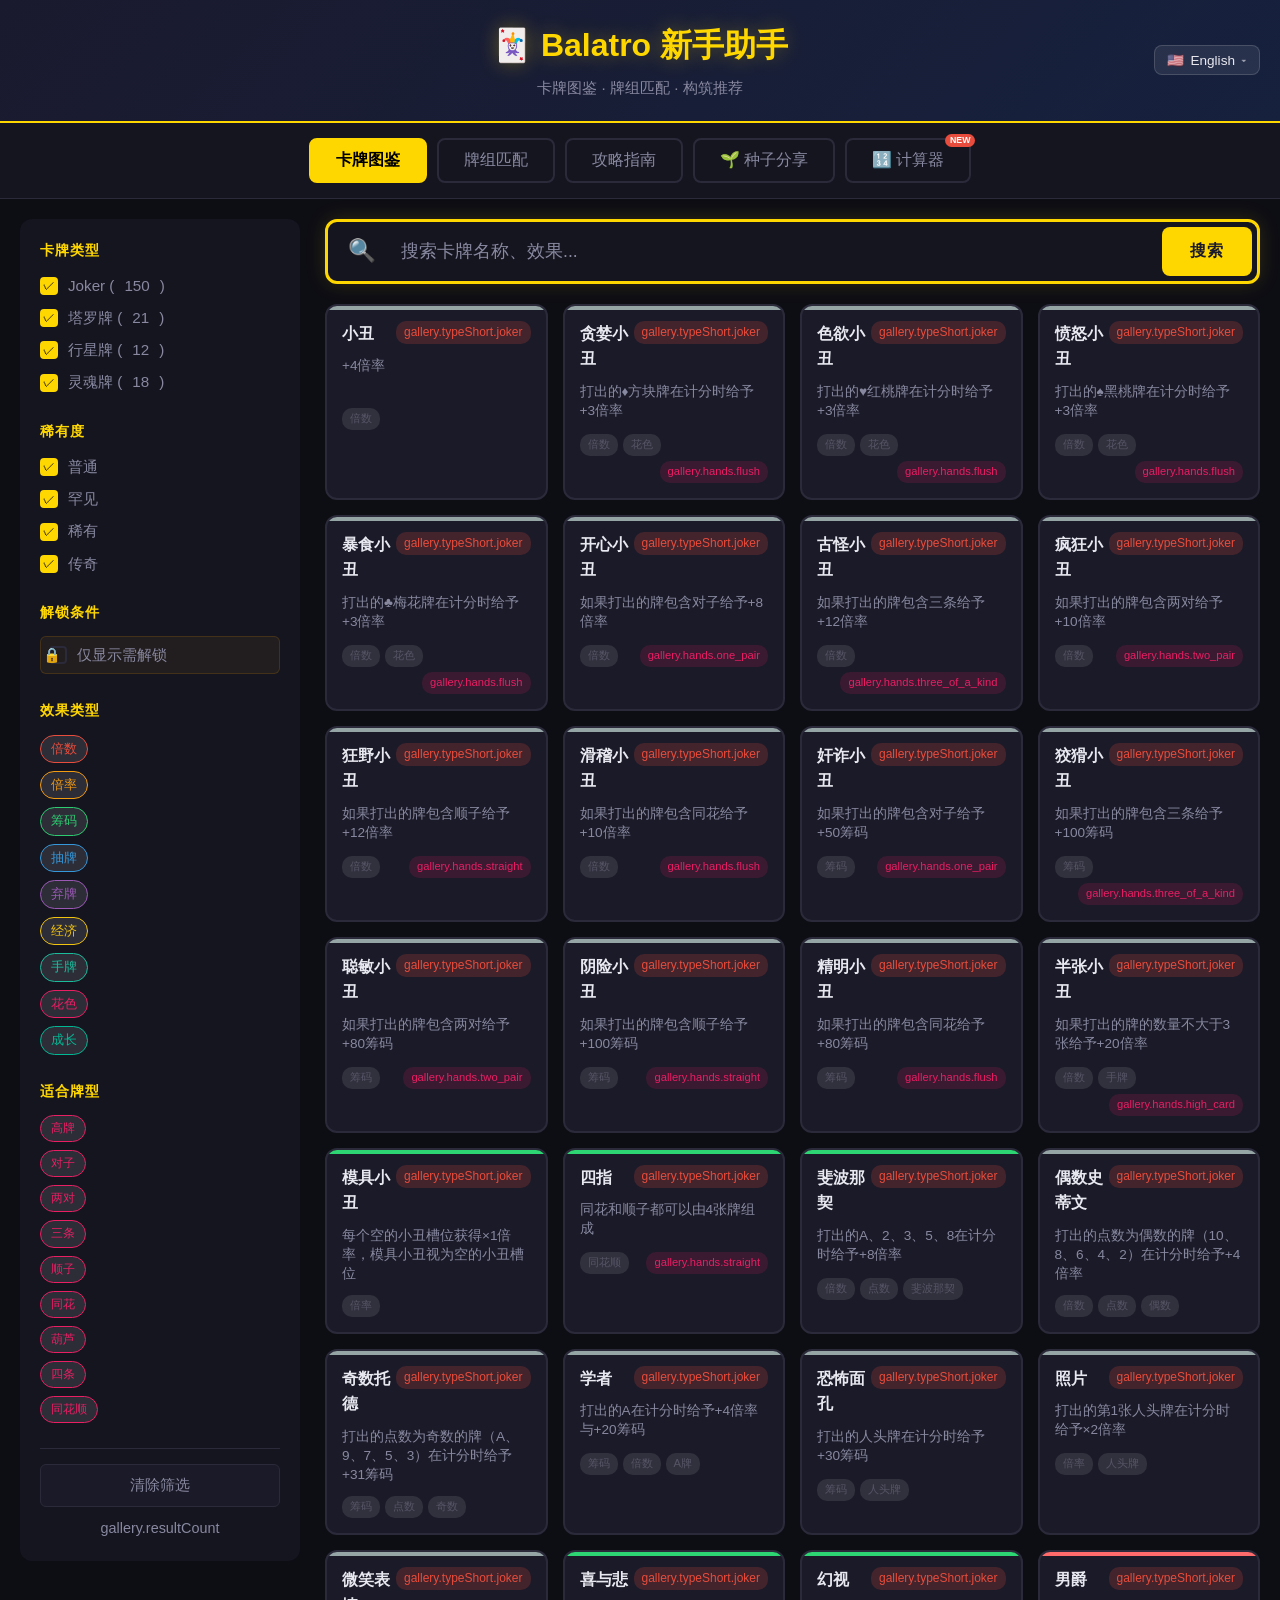
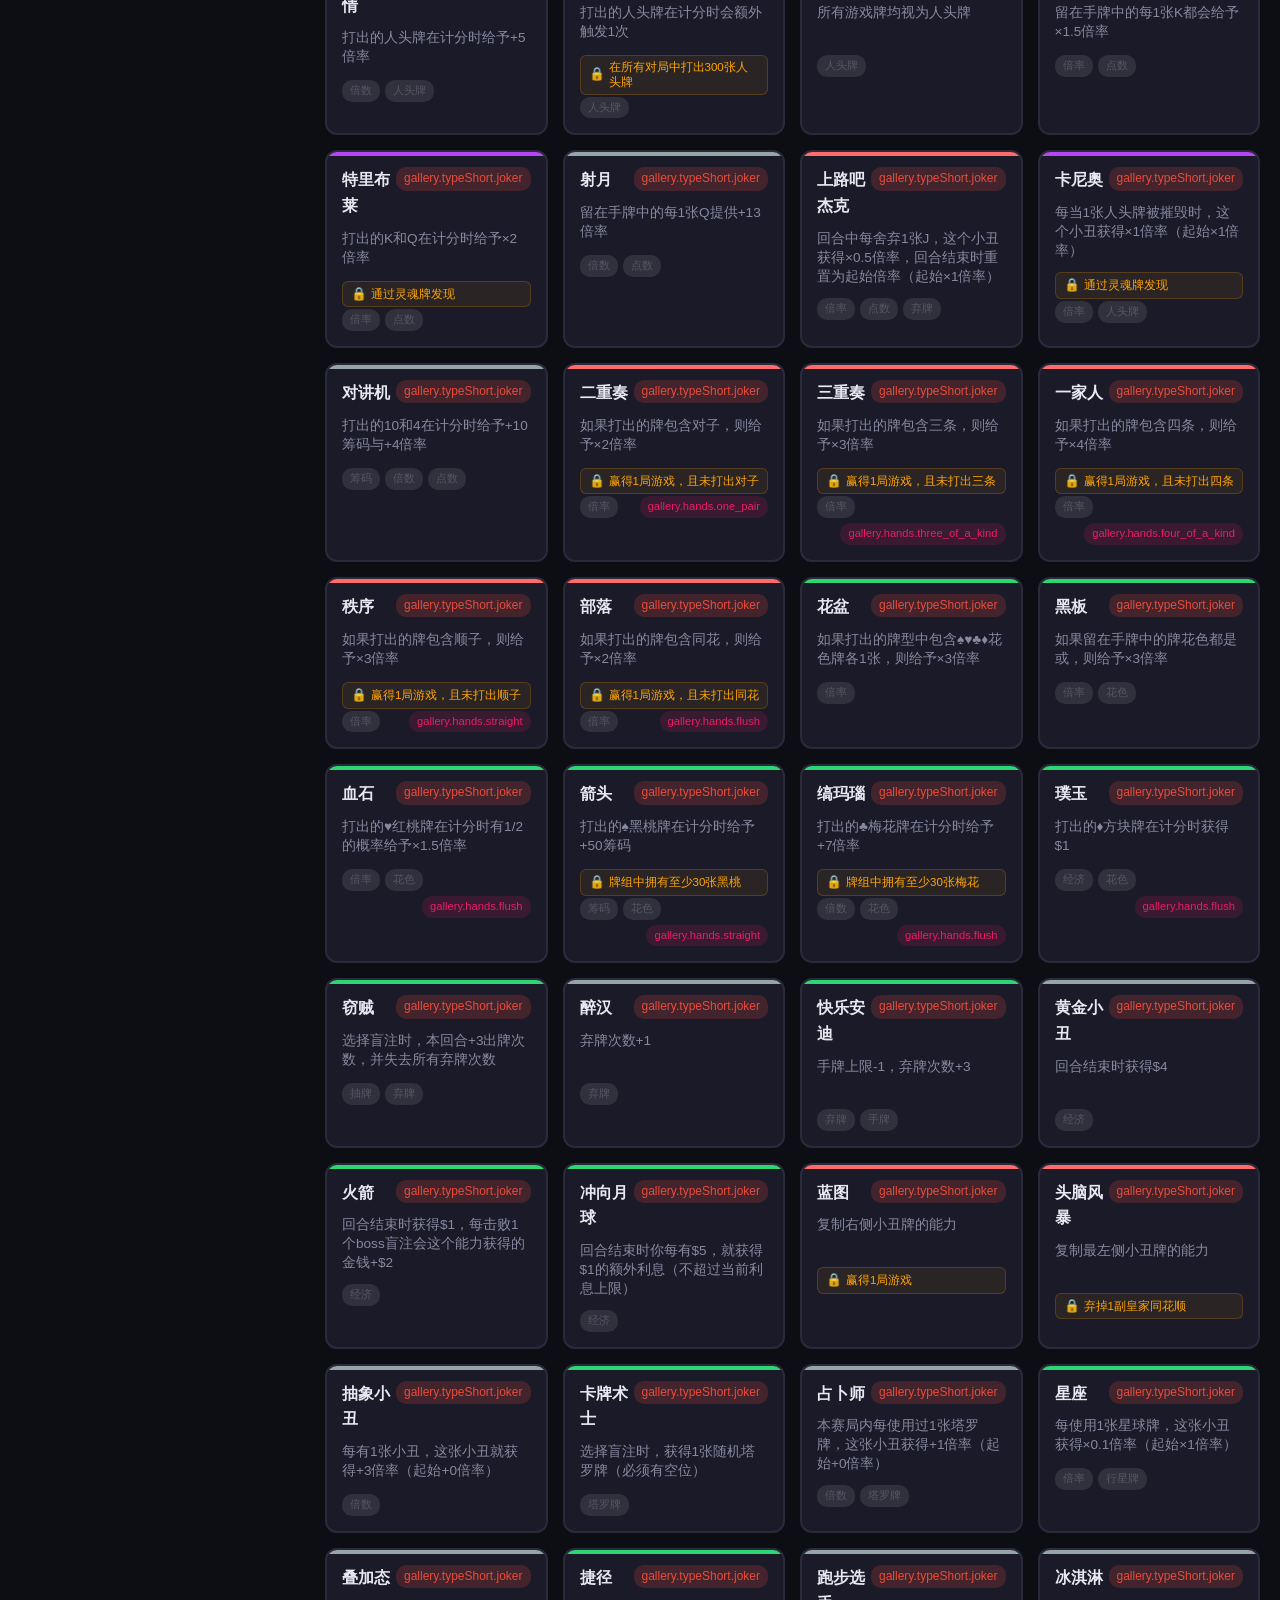
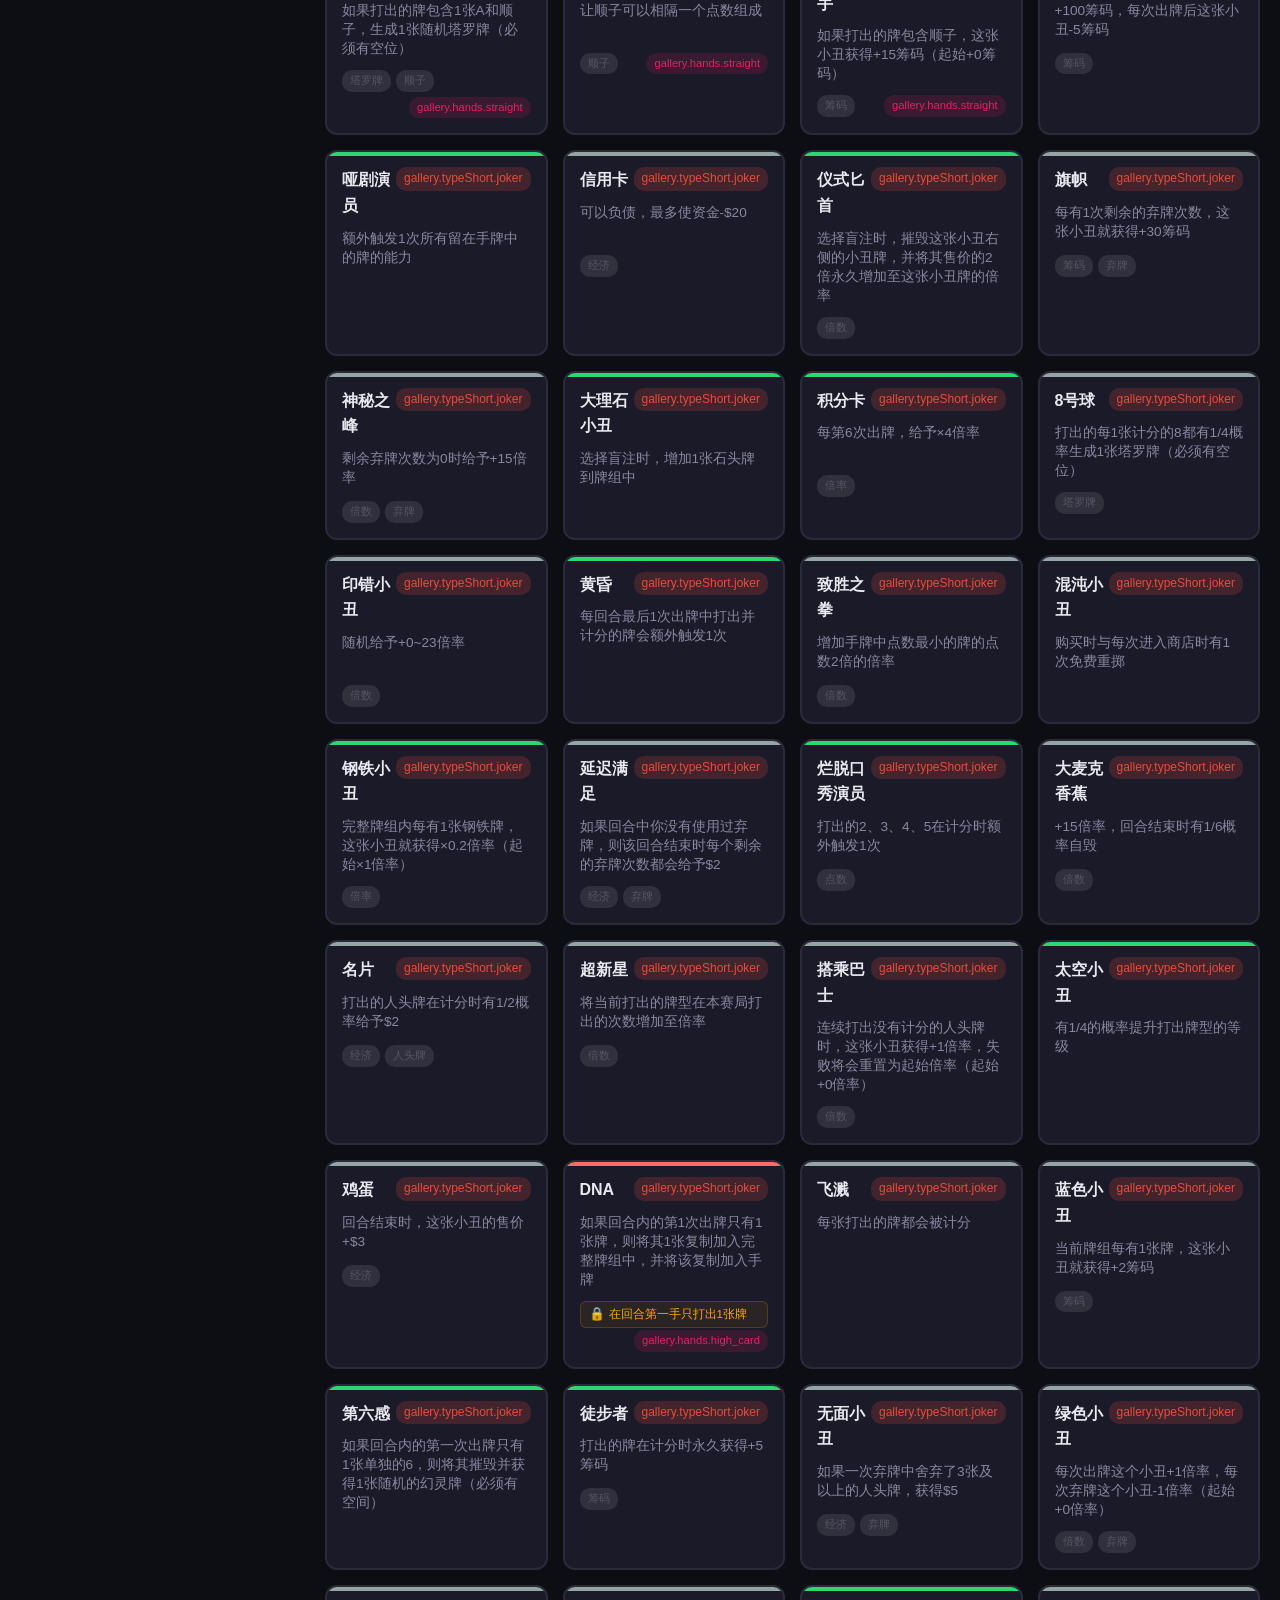
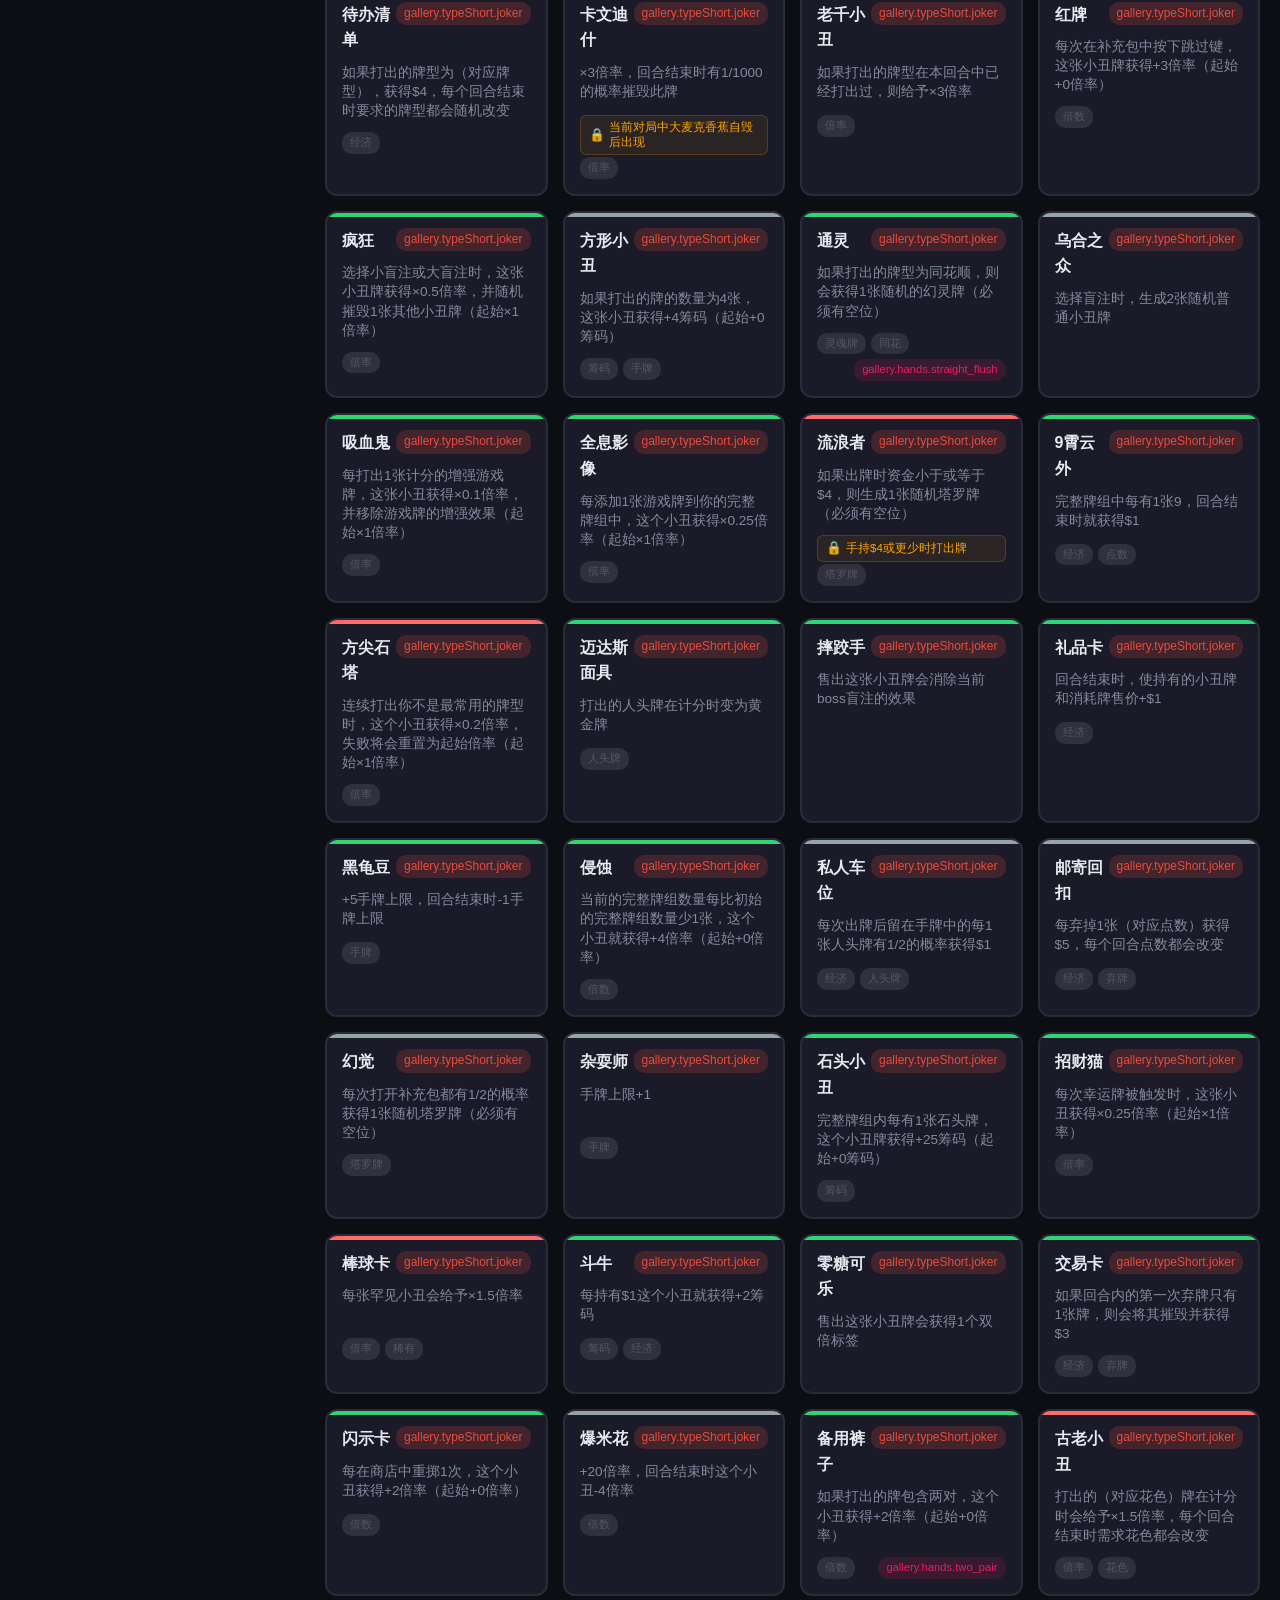
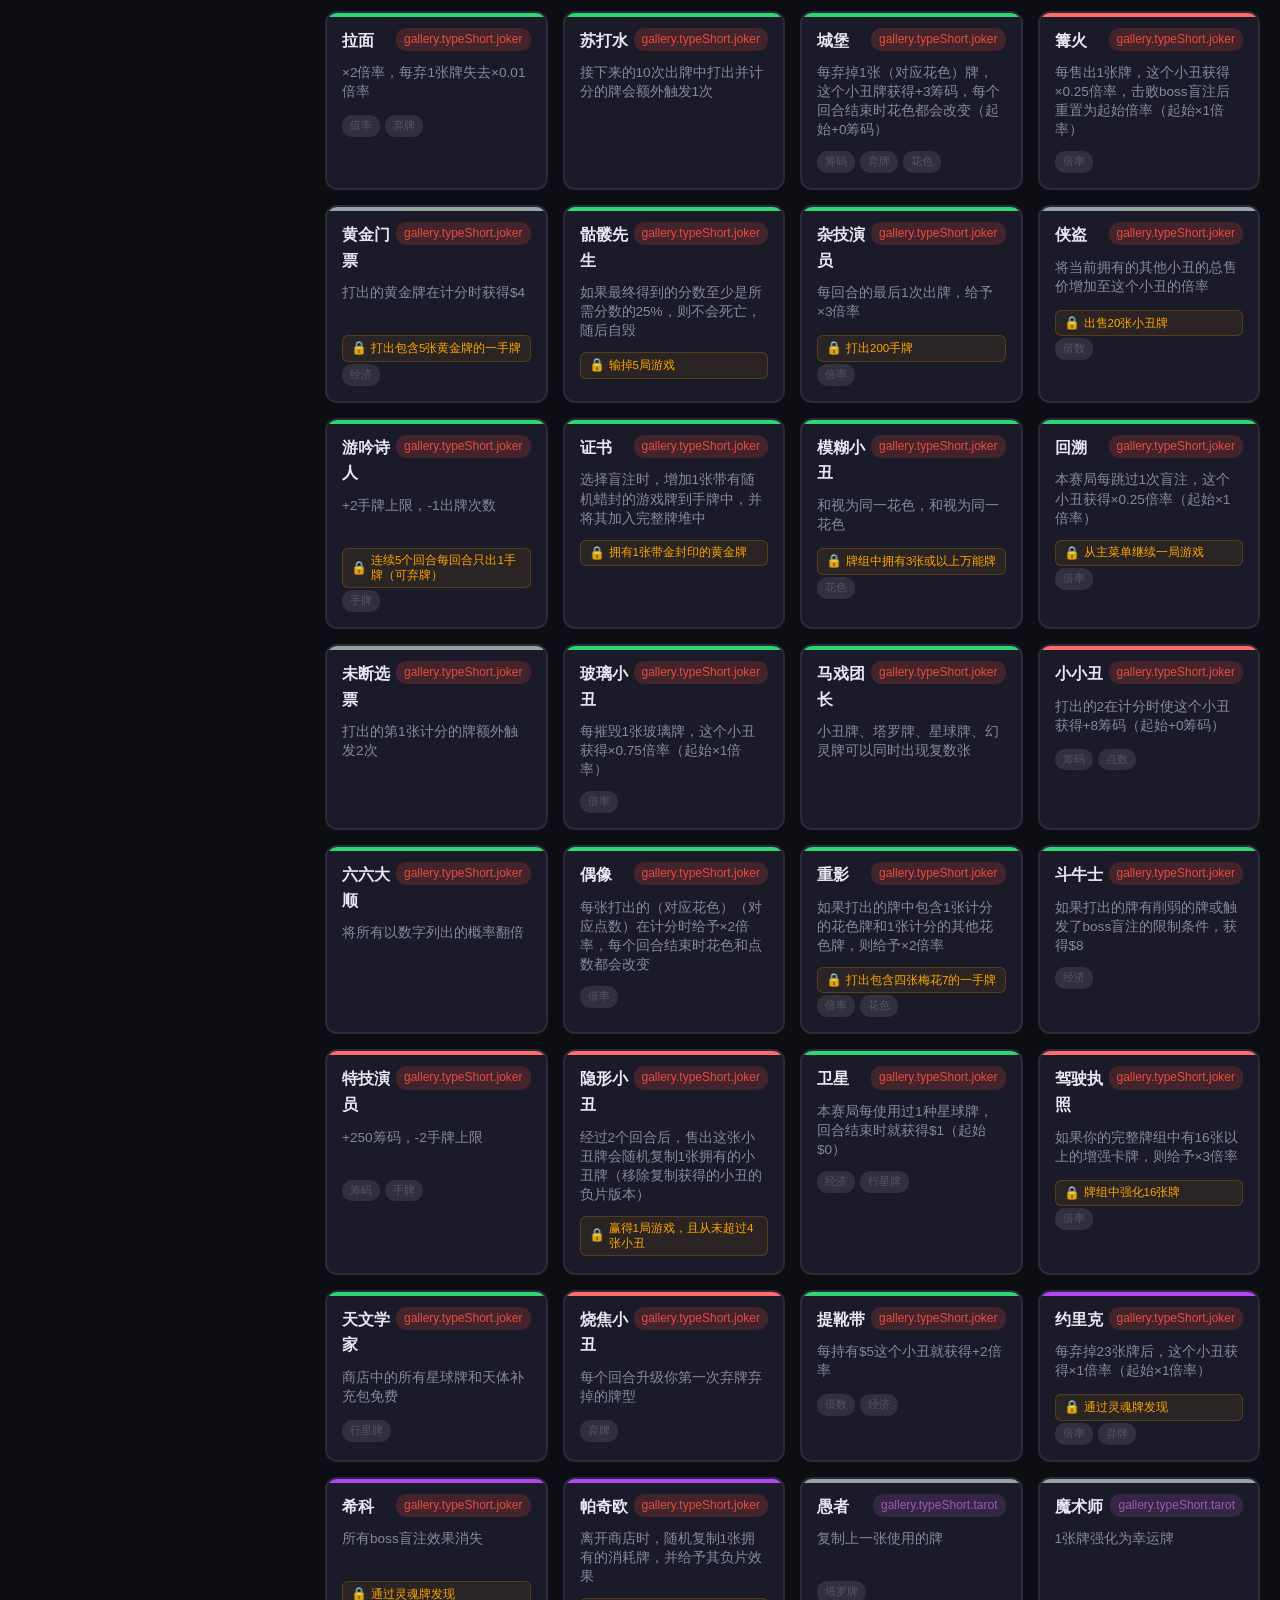
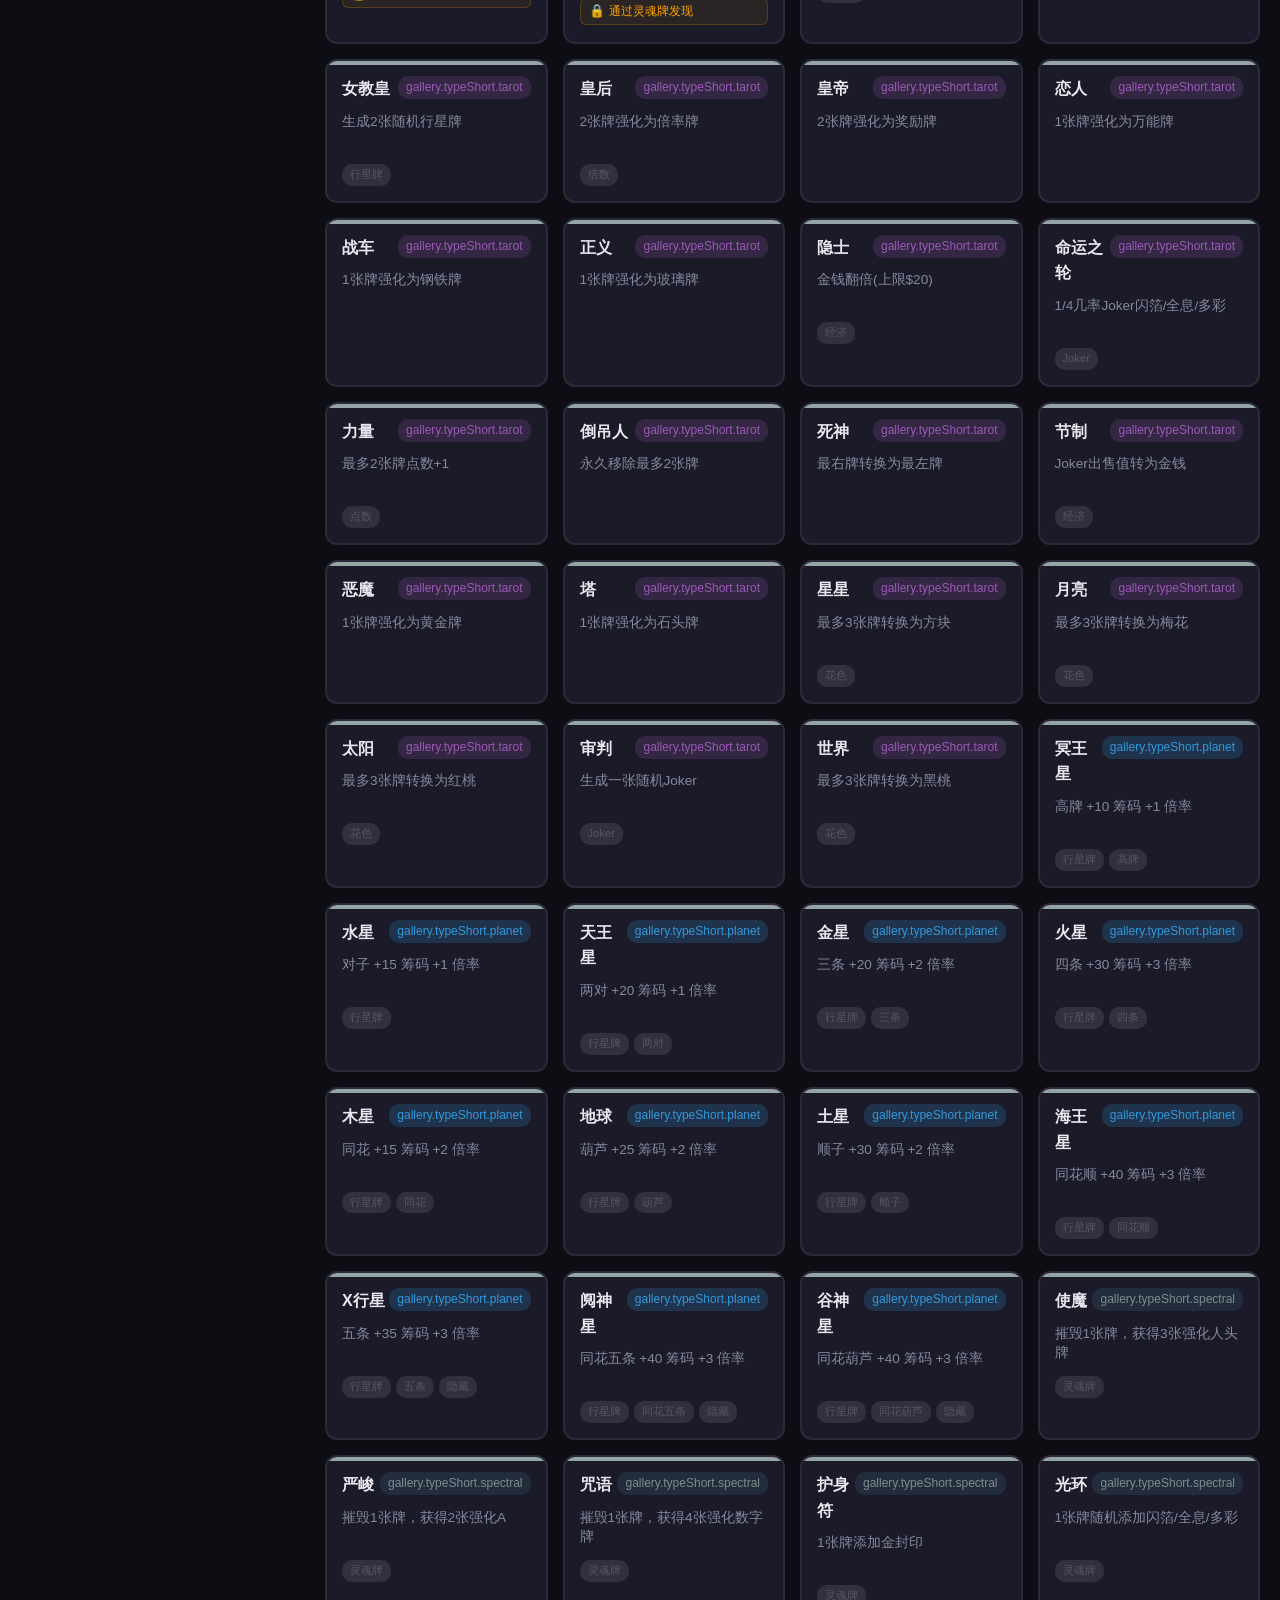
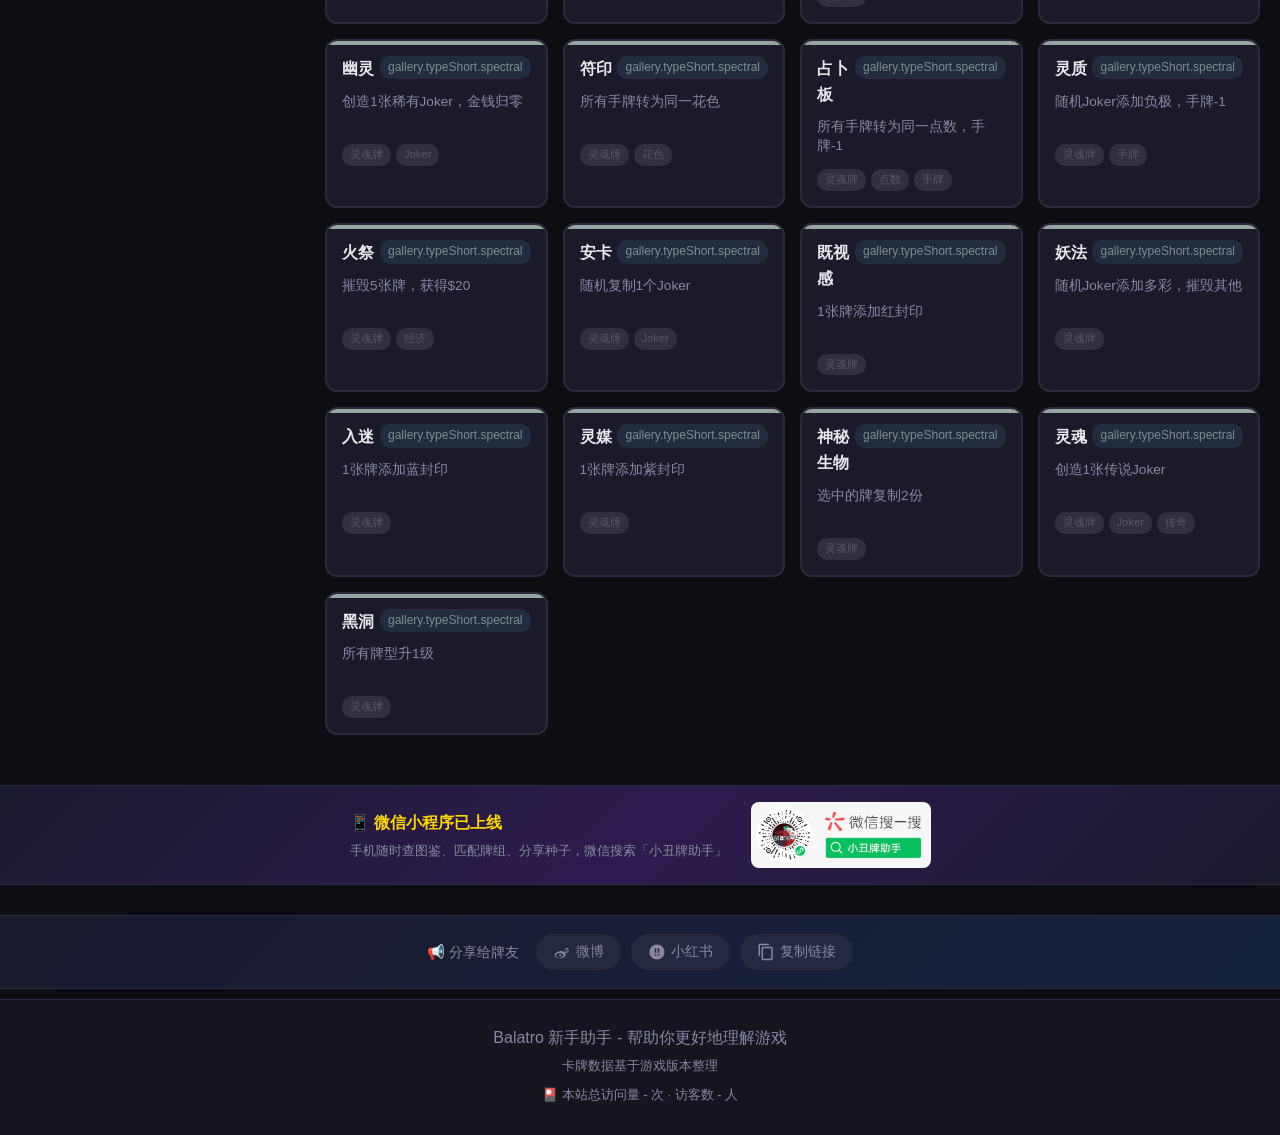
==== commit be38aea3: "i18n: 种子分享+攻略指南页面添加 data-i18n 属性，新增 13 个缺失翻译 key（种子功能说明/Tier List/自定义排名），支持 data-i18n-html" ====
--- a/index.html
+++ b/index.html
@@ -152,7 +152,7 @@
         "@type": "ItemList",
         "name": "Balatro 构筑流派指南",
         "description": "21种 Balatro 构筑流派的详细攻略和推荐卡牌搭配",
-        "numberOfItems": 21,
+        "numberOfItems": 22,
         "itemListElement": [
             {"@type": "ListItem", "position": 1, "name": "对子流", "description": "利用对子牌型，搭配开心小丑、备用裤子等叠加倍数"},
             {"@type": "ListItem", "position": 2, "name": "双对流", "description": "打出两对组合，搭配疯狂小丑、聪敏小丑获得高倍数和筹码"},
@@ -163,15 +163,16 @@
             {"@type": "ListItem", "position": 7, "name": "斐波那契流", "description": "利用斐波那契数列(A,2,3,5,8)的双重触发效果"},
             {"@type": "ListItem", "position": 8, "name": "经济流", "description": "攒钱获取利息，搭配延迟满足、信用卡等经济卡牌"},
             {"@type": "ListItem", "position": 9, "name": "弃牌流", "description": "通过弃牌触发效果，搭配绿色小丑、城堡等弃牌增益卡"},
-            {"@type": "ListItem", "position": 10, "name": "侠盗流", "description": "窃贼移除所有弃牌，让多个 Joker 保持最佳状态"},
-            {"@type": "ListItem", "position": 11, "name": "塔罗流", "description": "大量产出塔罗牌，算命先生将每张塔罗牌转化为倍率"},
+            {"@type": "ListItem", "position": 10, "name": "窃贼流", "description": "窃贼移除所有弃牌，让多个 Joker 保持最佳状态"},
+            {"@type": "ListItem", "position": 11, "name": "侠盗流", "description": "侠盗将所有小丑总售价转化为倍率，礼品卡和鸡蛋持续抬售价"},
+            {"@type": "ListItem", "position": 12, "name": "塔罗流", "description": "大量产出塔罗牌，算命先生将每张塔罗牌转化为倍率"},
             {"@type": "ListItem", "position": 12, "name": "行星流", "description": "通过行星牌升级牌型等级，星座将行星转化为倍率"},
             {"@type": "ListItem", "position": 13, "name": "摧毁流", "description": "通过摧毁卡牌/Joker 获得永久加成"},
             {"@type": "ListItem", "position": 14, "name": "复制流", "description": "蓝图和头脑风暴复制最强 Joker 效果，高级但上限极高"},
             {"@type": "ListItem", "position": 15, "name": "出售流", "description": "通过出售卡牌获得增益，篝火每出售 +X0.25 倍率"},
             {"@type": "ListItem", "position": 16, "name": "概率流", "description": "六六大顺翻倍所有概率，让概率型卡牌更稳定触发"},
             {"@type": "ListItem", "position": 17, "name": "增强吸收流", "description": "吸血鬼吸收增强牌效果叠加 X 倍率"},
-            {"@type": "ListItem", "position": 18, "name": "跳过流", "description": "跳过盲注获得倍率积累，回溯+红牌双重收益"},
+            {"@type": "ListItem", "position": 18, "name": "跳过流", "description": "回溯跳盲注+X倍率，红牌跳补充包+倍率，两种跳过体系积累倍率"},
             {"@type": "ListItem", "position": 19, "name": "钢铁牌流", "description": "用战车塔罗创造钢铁牌，手牌中钢铁牌提供持续 X1.5 倍率"},
             {"@type": "ListItem", "position": 20, "name": "加牌流", "description": "持续往牌组添加卡牌，全息影像每加1张+×0.25倍率，配合DNA/证书/大理石小丑"},
             {"@type": "ListItem", "position": 21, "name": "减牌流", "description": "通过摧毁/移除卡牌缩减牌组，侵蚀每少1张+4倍率，配合倒吊人/火祭/卡尼奥"}
@@ -204,7 +205,7 @@
         <p>Balatro 新手助手是一个免费的在线工具网站，专为 Balatro（巴拉特罗）玩家设计。Balatro 是一款融合了扑克和 Roguelike 元素的卡牌游戏。本站提供以下核心功能：</p>
         <p>【卡牌图鉴】收录了 Balatro 全部 260+ 张特殊卡牌的完整图鉴，包括 Joker（小丑牌）、塔罗牌（Tarot）、行星牌（Planet）、灵魂牌（Spectral）四大类。支持按类型、稀有度（普通/稀有/传奇）、效果类型（倍数/倍率/筹码/抽牌/弃牌/经济/手牌/花色）和适合牌型筛选。</p>
         <p>【牌组匹配】选择你已拥有的卡牌，系统会基于卡牌之间的协同关系智能推荐最佳搭配，帮你构建更强力的牌组。</p>
-        <p>【攻略指南】详解 Balatro 的核心机制（得分公式 Chips × Mult = Score）、卡牌顺序策略（Joker 从左到右触发），以及 21 种构筑流派的详细指南：对子流、双对流、顺子流、同花流、人头牌流、K/Q皇室流、斐波那契流、经济流、弃牌流、侠盗流、塔罗流、行星流、摧毁流、复制流、出售流、概率流、增强吸收流、跳过流、钢铁牌流、加牌流、减牌流。</p>
+        <p>【攻略指南】详解 Balatro 的核心机制（得分公式 Chips × Mult = Score）、卡牌顺序策略（Joker 从左到右触发），以及 22 种构筑流派的详细指南：对子流、双对流、顺子流、同花流、人头牌流、K/Q皇室流、斐波那契流、经济流、弃牌流、窃贼流、侠盗流、塔罗流、行星流、摧毁流、复制流、出售流、概率流、增强吸收流、跳过流、钢铁牌流、加牌流、减牌流。</p>
         <p>【种子分享】玩家社区分享优质种子代码（Seed），每个种子包含种子代码、推荐流派、难度评价和详细说明，帮助你找到精彩开局。</p>
     </div>
 
@@ -472,11 +473,11 @@
         <!-- 攻略指南页面 -->
         <section class="tab-content" id="guide" role="tabpanel" aria-label="攻略指南">
             <div class="guide-content">
-                <h2>📖 新手攻略</h2>
+                <h2 data-i18n="guide.title">📖 新手攻略</h2>
 
                 <div class="guide-section scroll-reveal">
-                    <h3>🏆 小丑 Tier List</h3>
-                    <p class="guide-subtitle">前八轮 vs 无限轮分别评价，点击卡牌可查看详情</p>
+                    <h3 data-i18n="guide.tierListTitle">🏆 小丑 Tier List</h3>
+                    <p class="guide-subtitle" data-i18n="guide.tierListSubtitle">前八轮 vs 无限轮分别评价，点击卡牌可查看详情</p>
                     <div class="tierlist-filters" id="tierlist-filters">
                         <!-- 筛选按钮通过 JS 渲染 -->
                     </div>
@@ -486,61 +487,61 @@
 
                     <!-- 创建我的 Tier List 入口 -->
                     <div class="ctl-entry">
-                        <button class="ctl-entry-btn" onclick="customTierList.open()">
+                        <button class="ctl-entry-btn" onclick="customTierList.open()" data-i18n="guide.ctlBtn">
                             🎨 排排你心中的小丑牌
                         </button>
-                        <p class="ctl-entry-hint">从「夯」到「拉完了」，生成你的专属排名图</p>
+                        <p class="ctl-entry-hint" data-i18n="guide.ctlHint">从「夯」到「拉完了」，生成你的专属排名图</p>
                     </div>
                 </div>
 
                 <div class="guide-section scroll-reveal">
-                    <h3>🎯 基础概念</h3>
+                    <h3 data-i18n="guide.basicConcepts">🎯 基础概念</h3>
                     <div class="guide-card">
-                        <h4>筹码 × 倍数 = 得分</h4>
-                        <p>Balatro 的核心公式：<strong>Chips × Mult = Score</strong></p>
+                        <h4 data-i18n="guide.scoringTitle">筹码 × 倍数 = 得分</h4>
+                        <p data-i18n-html="guide.scoringIntro">Balatro 的核心公式：<strong>Chips × Mult = Score</strong></p>
                         <ul>
-                            <li><strong>筹码(Chips)</strong>: 分数的基础值，由牌型基础筹码 + 打出牌的点数 + 各种 +Chips 效果累加</li>
-                            <li><strong>倍数(Mult)</strong>: 加法型乘数，由牌型基础倍数 + 各种 <span style="color:#e74c3c">+Mult</span> 效果累加（如 +4、+8）</li>
-                            <li><strong>倍率(XMult)</strong>: 乘法型乘数，在倍数累加完成后，依次 <span style="color:#f39c12">×XMult</span> 相乘（如 X2、X3）</li>
+                            <li data-i18n-html="guide.scoringChips"><strong>筹码(Chips)</strong>: 分数的基础值，由牌型基础筹码 + 打出牌的点数 + 各种 +Chips 效果累加</li>
+                            <li data-i18n-html="guide.scoringMult"><strong>倍数(Mult)</strong>: 加法型乘数，由牌型基础倍数 + 各种 <span style="color:#e74c3c">+Mult</span> 效果累加（如 +4、+8）</li>
+                            <li data-i18n-html="guide.scoringXmult"><strong>倍率(XMult)</strong>: 乘法型乘数，在倍数累加完成后，依次 <span style="color:#f39c12">×XMult</span> 相乘（如 X2、X3）</li>
                         </ul>
                         <div class="scoring-example" style="background: rgba(255,255,255,0.05); border-radius: 8px; padding: 12px; margin-top: 10px;">
-                            <p style="margin: 0 0 6px; font-size: 0.85em; opacity: 0.8;">📐 计算顺序示例：</p>
-                            <p style="margin: 0 0 4px; font-size: 0.9em;">① 筹码 = 牌型基础 + 打出牌点数 + 各种 +Chips → 得到总筹码</p>
-                            <p style="margin: 0 0 4px; font-size: 0.9em;">② 倍数 = 牌型基础 + 各种 <span style="color:#e74c3c">+Mult</span> → 得到基础倍数</p>
-                            <p style="margin: 0 0 4px; font-size: 0.9em;">③ 倍率加成 = 基础倍数 <span style="color:#f39c12">× X2 × X3 ...</span> → 得到最终倍数</p>
-                            <p style="margin: 0; font-size: 0.9em;">④ <strong>最终得分 = 总筹码 × 最终倍数</strong></p>
-                        </div>
-                        <p style="margin-top: 8px; font-size: 0.85em; opacity: 0.7;">⚠️ 注意：倍数(+Mult)是加法叠加，倍率(XMult)是乘法叠加。1个 X2 倍率 ≈ 把你的倍数翻一倍，远比 +2 倍数强！</p>
+                            <p style="margin: 0 0 6px; font-size: 0.85em; opacity: 0.8;" data-i18n="guide.scoringExample">📐 计算顺序示例：</p>
+                            <p style="margin: 0 0 4px; font-size: 0.9em;" data-i18n-html="guide.scoringStep1">① 筹码 = 牌型基础 + 打出牌点数 + 各种 +Chips → 得到总筹码</p>
+                            <p style="margin: 0 0 4px; font-size: 0.9em;" data-i18n-html="guide.scoringStep2">② 倍数 = 牌型基础 + 各种 <span style="color:#e74c3c">+Mult</span> → 得到基础倍数</p>
+                            <p style="margin: 0 0 4px; font-size: 0.9em;" data-i18n-html="guide.scoringStep3">③ 倍率加成 = 基础倍数 <span style="color:#f39c12">× X2 × X3 ...</span> → 得到最终倍数</p>
+                            <p style="margin: 0; font-size: 0.9em;" data-i18n-html="guide.scoringStep4">④ <strong>最终得分 = 总筹码 × 最终倍数</strong></p>
+                        </div>
+                        <p style="margin-top: 8px; font-size: 0.85em; opacity: 0.7;" data-i18n="guide.scoringNote">⚠️ 注意：倍数(+Mult)是加法叠加，倍率(XMult)是乘法叠加。1个 X2 倍率 ≈ 把你的倍数翻一倍，远比 +2 倍数强！</p>
                     </div>
 
                     <div class="guide-card">
-                        <h4>🔀 卡牌顺序很重要！</h4>
-                        <p>Balatro 中<strong>小丑卡牌</strong>和<strong>手中的扑克牌</strong>都可以手动拖拽调整顺序，这会直接影响计分结果。</p>
+                        <h4 data-i18n="guide.orderTitle">🔀 卡牌顺序很重要！</h4>
+                        <p data-i18n-html="guide.orderIntro">Balatro 中<strong>小丑卡牌</strong>和<strong>手中的扑克牌</strong>都可以手动拖拽调整顺序，这会直接影响计分结果。</p>
                         <ul>
-                            <li><strong>小丑(Joker)顺序</strong>：Joker 的效果按<span style="color:#ffd700">从左到右</span>的顺序依次触发。拖拽 Joker 可以改变触发顺序</li>
-                            <li><strong>扑克牌顺序</strong>：手牌中的扑克牌也可以拖拽排列，打出的牌按<span style="color:#ffd700">从左到右</span>依次计分</li>
+                            <li data-i18n-html="guide.orderJoker"><strong>小丑(Joker)顺序</strong>：Joker 的效果按<span style="color:#ffd700">从左到右</span>的顺序依次触发。拖拽 Joker 可以改变触发顺序</li>
+                            <li data-i18n-html="guide.orderPoker"><strong>扑克牌顺序</strong>：手牌中的扑克牌也可以拖拽排列，打出的牌按<span style="color:#ffd700">从左到右</span>依次计分</li>
                         </ul>
                         <div style="background: rgba(255,255,255,0.05); border-radius: 8px; padding: 12px; margin-top: 10px;">
-                            <p style="margin: 0 0 6px; font-size: 0.85em; opacity: 0.8;">🎯 顺序影响举例：</p>
-                            <p style="margin: 0 0 4px; font-size: 0.9em;">• <strong>蓝图</strong>复制<span style="color:#3498db">右侧</span>的 Joker → 把最强 Joker 放在蓝图右边</p>
-                            <p style="margin: 0 0 4px; font-size: 0.9em;">• <strong>头脑风暴</strong>复制<span style="color:#3498db">最左侧</span>的 Joker → 把最强 Joker 放在最左边</p>
-                            <p style="margin: 0 0 4px; font-size: 0.9em;">• <strong>照片</strong>对打出的<span style="color:#3498db">第一张</span>人头牌 X2 → 人头牌尽量放最左边先打出</p>
-                            <p style="margin: 0; font-size: 0.9em;">• <strong>+Mult</strong> 的 Joker 应放在 <strong>XMult</strong> 的 Joker <span style="color:#f39c12">左边</span> → 先加后乘，收益最大化</p>
-                        </div>
-                        <p style="margin-top: 8px; font-size: 0.85em; opacity: 0.7;">💡 小技巧：长按/拖拽即可调整顺序。养成随时调整 Joker 排列的习惯，尤其是获得蓝图、头脑风暴等位置敏感的卡牌时！</p>
+                            <p style="margin: 0 0 6px; font-size: 0.85em; opacity: 0.8;" data-i18n="guide.orderExampleTitle">🎯 顺序影响举例：</p>
+                            <p style="margin: 0 0 4px; font-size: 0.9em;" data-i18n-html="guide.orderExample1">• <strong>蓝图</strong>复制<span style="color:#3498db">右侧</span>的 Joker → 把最强 Joker 放在蓝图右边</p>
+                            <p style="margin: 0 0 4px; font-size: 0.9em;" data-i18n-html="guide.orderExample2">• <strong>头脑风暴</strong>复制<span style="color:#3498db">最左侧</span>的 Joker → 把最强 Joker 放在最左边</p>
+                            <p style="margin: 0 0 4px; font-size: 0.9em;" data-i18n-html="guide.orderExample3">• <strong>照片</strong>对打出的<span style="color:#3498db">第一张</span>人头牌 X2 → 人头牌尽量放最左边先打出</p>
+                            <p style="margin: 0; font-size: 0.9em;" data-i18n-html="guide.orderExample4">• <strong>+Mult</strong> 的 Joker 应放在 <strong>XMult</strong> 的 Joker <span style="color:#f39c12">左边</span> → 先加后乘，收益最大化</p>
+                        </div>
+                        <p style="margin-top: 8px; font-size: 0.85em; opacity: 0.7;" data-i18n="guide.orderTip">💡 小技巧：长按/拖拽即可调整顺序。养成随时调整 Joker 排列的习惯，尤其是获得蓝图、头脑风暴等位置敏感的卡牌时！</p>
                     </div>
                 </div>
 
                 <div class="guide-section scroll-reveal">
-                    <h3>💡 构筑思路</h3>
+                    <h3 data-i18n="guide.buildTitle">💡 构筑思路</h3>
                     <div class="guide-grid" id="build-strategies">
                         <!-- 构筑思路通过 JS 渲染 -->
                     </div>
                 </div>
 
                 <div class="guide-section scroll-reveal">
-                    <h3>⭐ 推荐卡牌</h3>
-                    <p class="guide-subtitle">按构筑流派分类，点击卡牌可添加到牌组匹配</p>
+                    <h3 data-i18n="guide.recTitle">⭐ 推荐卡牌</h3>
+                    <p class="guide-subtitle" data-i18n="guide.recSubtitle">按构筑流派分类，点击卡牌可添加到牌组匹配</p>
                     <div class="recommended-tabs" id="recommended-tabs">
                         <!-- 推荐卡牌分类 Tab 通过 JS 渲染 -->
                     </div>
@@ -554,54 +555,54 @@
         <section class="tab-content" id="seeds" role="tabpanel" aria-label="种子分享">
             <div class="seeds-layout">
                 <div class="seeds-header">
-                    <h2>🌱 种子分享</h2>
-                    <p class="description">分享你发现的好种子，帮助其他玩家获得精彩开局！</p>
+                    <h2 data-i18n="seeds.title">🌱 种子分享</h2>
+                    <p class="description" data-i18n="seeds.description">分享你发现的好种子，帮助其他玩家获得精彩开局！</p>
                 </div>
 
                 <!-- 种子功能说明 -->
                 <div class="seed-info-panel scroll-reveal">
                     <div class="seed-info-section">
-                        <h4>🎯 种子能做什么</h4>
+                        <h4 data-i18n="seeds.canDoTitle">🎯 种子能做什么</h4>
                         <ul>
-                            <li>控制商店的顺序以及哪些小丑可以出现</li>
-                            <li>控制盲盒和 Boss 盲盒的顺序</li>
-                            <li>控制哪些强化包和星球卡牌出现以及何时出现</li>
-                            <li>允许不同的玩家重玩或分享相同的游戏风格</li>
+                            <li data-i18n="seeds.canDo1">控制商店的顺序以及哪些小丑可以出现</li>
+                            <li data-i18n="seeds.canDo2">控制盲盒和 Boss 盲盒的顺序</li>
+                            <li data-i18n="seeds.canDo3">控制哪些强化包和星球卡牌出现以及何时出现</li>
+                            <li data-i18n="seeds.canDo4">允许不同的玩家重玩或分享相同的游戏风格</li>
                         </ul>
                     </div>
                     <div class="seed-info-section seed-info-warning">
-                        <h4>⚠️ 种子做不到的事</h4>
+                        <h4 data-i18n="seeds.cantDoTitle">⚠️ 种子做不到的事</h4>
                         <ul>
-                            <li>无法为您解锁 Jokers、Planet 卡、Vouchers 或 Blinds</li>
-                            <li>无法强制游戏使用你尚未解锁的卡牌</li>
-                            <li>不会改变基本规则、计分方式或难度设置</li>
+                            <li data-i18n="seeds.cantDo1">无法为您解锁 Jokers、Planet 卡、Vouchers 或 Blinds</li>
+                            <li data-i18n="seeds.cantDo2">无法强制游戏使用你尚未解锁的卡牌</li>
+                            <li data-i18n="seeds.cantDo3">不会改变基本规则、计分方式或难度设置</li>
                         </ul>
                     </div>
                 </div>
 
                 <!-- 投稿表单 -->
                 <div class="seed-submit-panel scroll-reveal">
-                    <h3>📝 投稿种子</h3>
+                    <h3 data-i18n="seeds.submitTitle">📝 投稿种子</h3>
                     <form id="seed-form" class="seed-form">
                         <div class="form-row">
                             <div class="form-group">
-                                <label for="seed-code">种子代码 <span class="required">*</span></label>
-                                <input type="text" id="seed-code" placeholder="如：ABCD1234" required maxlength="50">
+                                <label for="seed-code"><span data-i18n="seeds.seedCode">种子代码</span> <span class="required">*</span></label>
+                                <input type="text" id="seed-code" data-i18n-placeholder="seeds.seedCodePlaceholder" placeholder="如：ABCD1234" required maxlength="50">
                             </div>
                             <div class="form-group">
-                                <label for="seed-author">你的昵称</label>
-                                <input type="text" id="seed-author" placeholder="匿名玩家" maxlength="30">
+                                <label for="seed-author" data-i18n="seeds.nickname">你的昵称</label>
+                                <input type="text" id="seed-author" data-i18n-placeholder="seeds.nicknamePlaceholder" placeholder="匿名玩家" maxlength="30">
                             </div>
                         </div>
                         <div class="form-group">
-                            <label for="seed-title">标题/亮点 <span class="required">*</span></label>
-                            <input type="text" id="seed-title" placeholder="如：第一关直接给传说Joker" required maxlength="80">
+                            <label for="seed-title"><span data-i18n="seeds.seedTitle">标题/亮点</span> <span class="required">*</span></label>
+                            <input type="text" id="seed-title" data-i18n-placeholder="seeds.seedTitlePlaceholder" placeholder="如：第一关直接给传说Joker" required maxlength="80">
                         </div>
                         <div class="form-row">
                             <div class="form-group">
-                                <label for="seed-build">推荐流派</label>
+                                <label for="seed-build" data-i18n="seeds.buildLabel">推荐流派</label>
                                 <select id="seed-build">
-                                    <option value="">不限</option>
+                                    <option value="" data-i18n="seeds.buildNone">不限</option>
                                     <option value="对子流">🃏 对子流</option>
                                     <option value="双对流">👯 双对流</option>
                                     <option value="顺子流">📏 顺子流</option>
@@ -611,6 +612,7 @@
                                     <option value="斐波那契流">🐚 斐波那契流</option>
                                     <option value="经济流">💰 经济流</option>
                                     <option value="弃牌流">🗑️ 弃牌流</option>
+                                    <option value="窃贼流">🔇 窃贼流</option>
                                     <option value="侠盗流">🦝 侠盗流</option>
                                     <option value="塔罗流">🔮 塔罗流</option>
                                     <option value="行星流">🪐 行星流</option>
@@ -626,21 +628,21 @@
                                 </select>
                             </div>
                             <div class="form-group">
-                                <label for="seed-difficulty">难度评价</label>
+                                <label for="seed-difficulty" data-i18n="seeds.difficultyLabel">难度评价</label>
                                 <select id="seed-difficulty">
-                                    <option value="简单">⭐ 简单</option>
-                                    <option value="中等" selected>⭐⭐ 中等</option>
-                                    <option value="困难">⭐⭐⭐ 困难</option>
+                                    <option value="简单" data-i18n="seeds.difficultyEasy">⭐ 简单</option>
+                                    <option value="中等" selected data-i18n="seeds.difficultyMedium">⭐⭐ 中等</option>
+                                    <option value="困难" data-i18n="seeds.difficultyHard">⭐⭐⭐ 困难</option>
                                 </select>
                             </div>
                         </div>
                         <div class="form-group">
-                            <label for="seed-desc">详细说明</label>
-                            <textarea id="seed-desc" placeholder="描述这个种子的特色、关键Joker、推荐打法等..." rows="3" maxlength="500"></textarea>
+                            <label for="seed-desc" data-i18n="seeds.detailLabel">详细说明</label>
+                            <textarea id="seed-desc" data-i18n-placeholder="seeds.detailPlaceholder" placeholder="描述这个种子的特色、关键Joker、推荐打法等..." rows="3" maxlength="500"></textarea>
                         </div>
                         <div class="form-actions">
-                            <button type="submit" class="btn btn-primary" id="seed-submit-btn">🚀 提交种子</button>
-                            <span class="submit-hint">投稿需审核通过后才会展示</span>
+                            <button type="submit" class="btn btn-primary" id="seed-submit-btn" data-i18n="seeds.submitBtn">🚀 提交种子</button>
+                            <span class="submit-hint" data-i18n="seeds.submitHint">投稿需审核通过后才会展示</span>
                         </div>
                     </form>
                     <div id="seed-submit-msg" class="seed-submit-msg"></div>
@@ -651,16 +653,16 @@
                     <div class="seeds-toolbar">
                         <div class="seeds-search">
                             <span class="search-icon">🔍</span>
-                            <input type="text" id="seed-search" placeholder="搜索种子代码或描述...">
+                            <input type="text" id="seed-search" data-i18n-placeholder="seeds.searchPlaceholder" placeholder="搜索种子代码或描述...">
                         </div>
                         <div class="seeds-sort">
-                            <button class="sort-btn active" data-sort="hot">🔥 最热</button>
-                            <button class="sort-btn" data-sort="new">🕐 最新</button>
+                            <button class="sort-btn active" data-sort="hot" data-i18n="seeds.sortHot">🔥 最热</button>
+                            <button class="sort-btn" data-sort="new" data-i18n="seeds.sortNew">🕐 最新</button>
                         </div>
                     </div>
                     <div class="seeds-grid" id="seeds-grid">
                         <!-- 种子卡片通过 JS 渲染 -->
-                        <div class="seeds-loading">加载中...</div>
+                        <div class="seeds-loading" data-i18n="seeds.loadingSeeds">加载中...</div>
                     </div>
                     <div class="seeds-pagination" id="seeds-pagination">
                         <!-- 分页按钮 -->
@@ -950,12 +952,21 @@
     }
     
     function applyI18n() {
-        // 更新所有带 data-i18n 属性的元素
+        // 更新所有带 data-i18n 属性的元素（纯文本）
         document.querySelectorAll('[data-i18n]').forEach(el => {
             const key = el.getAttribute('data-i18n');
             const translated = i18n.t(key);
             if (translated && translated !== key) {
                 el.textContent = translated;
+            }
+        });
+
+        // 更新带 data-i18n-html 属性的元素（含 HTML 标签）
+        document.querySelectorAll('[data-i18n-html]').forEach(el => {
+            const key = el.getAttribute('data-i18n-html');
+            const translated = i18n.t(key);
+            if (translated && translated !== key) {
+                el.innerHTML = translated;
             }
         });
         
--- a/styles.css
+++ b/styles.css
@@ -1684,6 +1684,21 @@
     background: rgba(243, 156, 18, 0.08);
     border-radius: 6px;
     line-height: 1.4;
+}
+
+.strategy-counter {
+    font-size: 0.78rem;
+    color: #e74c3c;
+    margin: 6px 0 10px;
+    padding: 8px 12px;
+    background: rgba(231, 76, 60, 0.06);
+    border-radius: 6px;
+    border-left: 3px solid rgba(231, 76, 60, 0.4);
+    line-height: 1.4;
+}
+
+.strategy-counter strong {
+    color: #ff6b6b;
 }
 
 .strategy-compat {
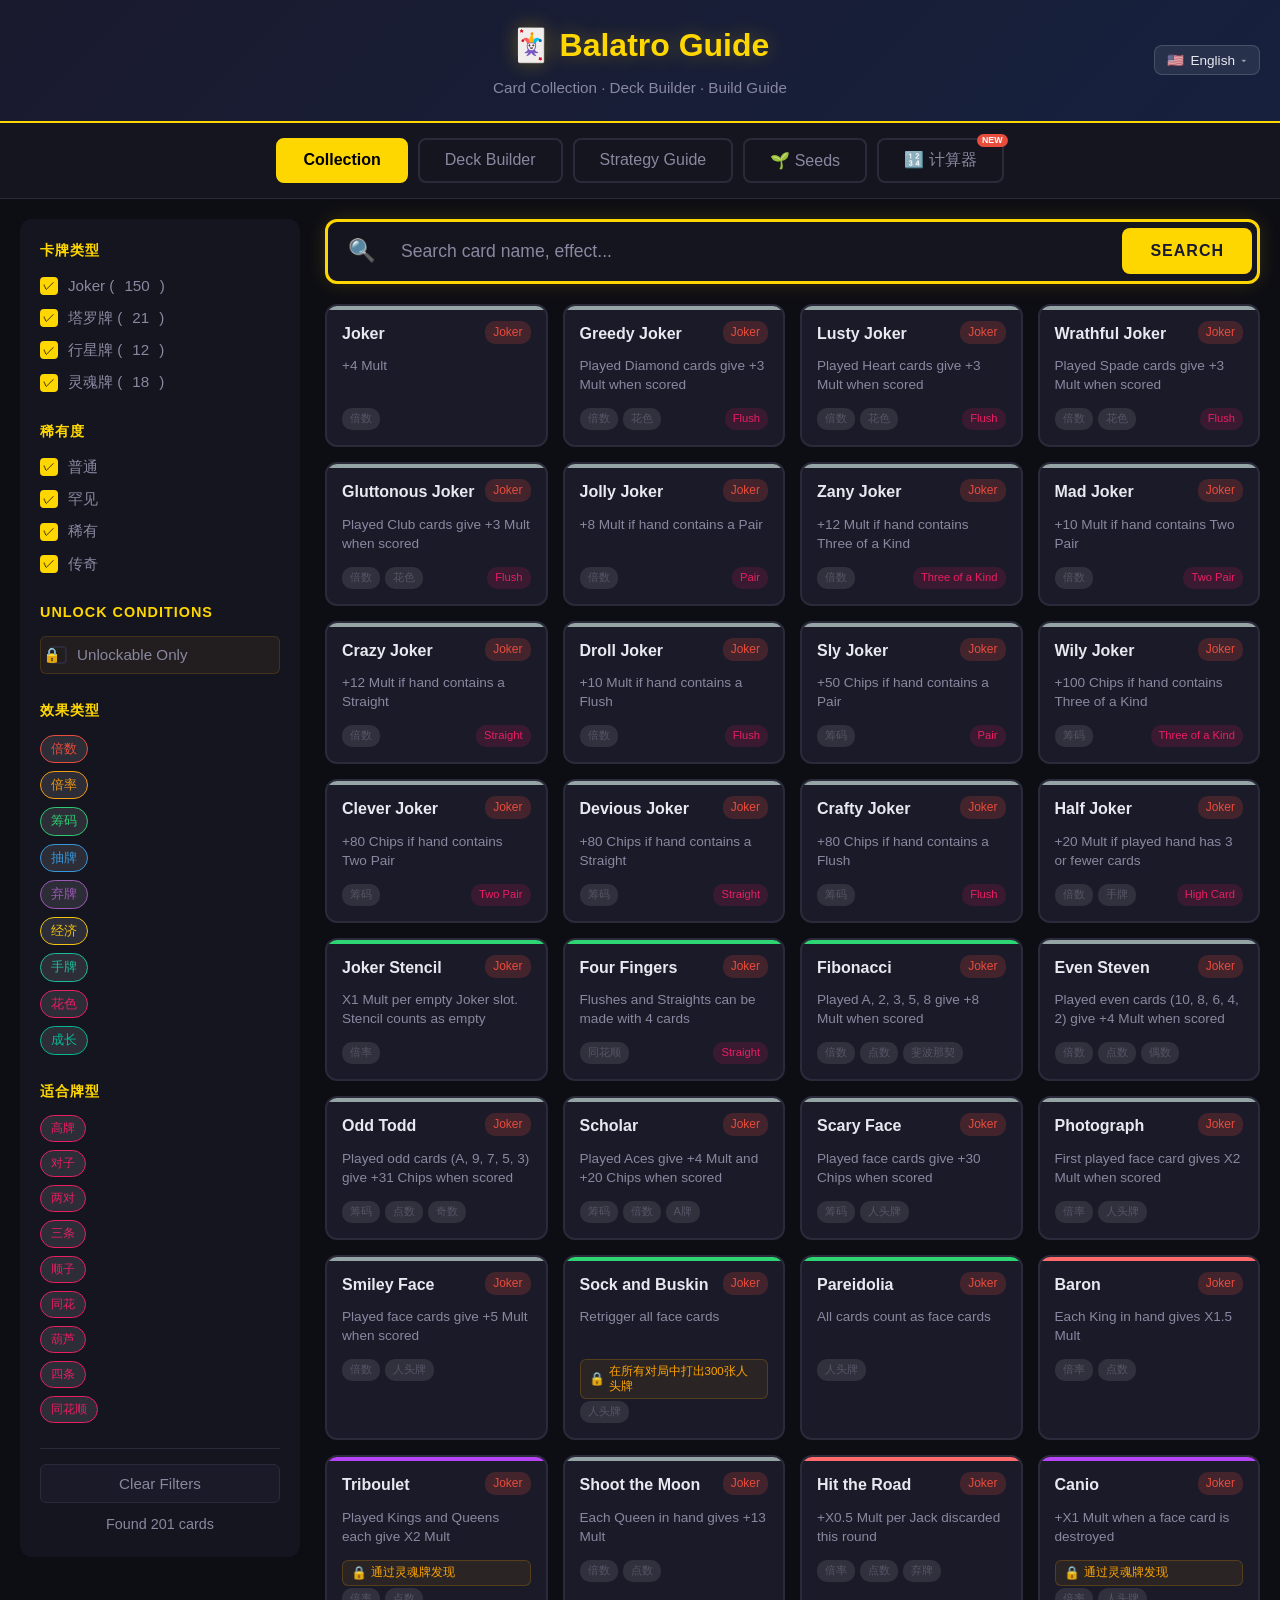
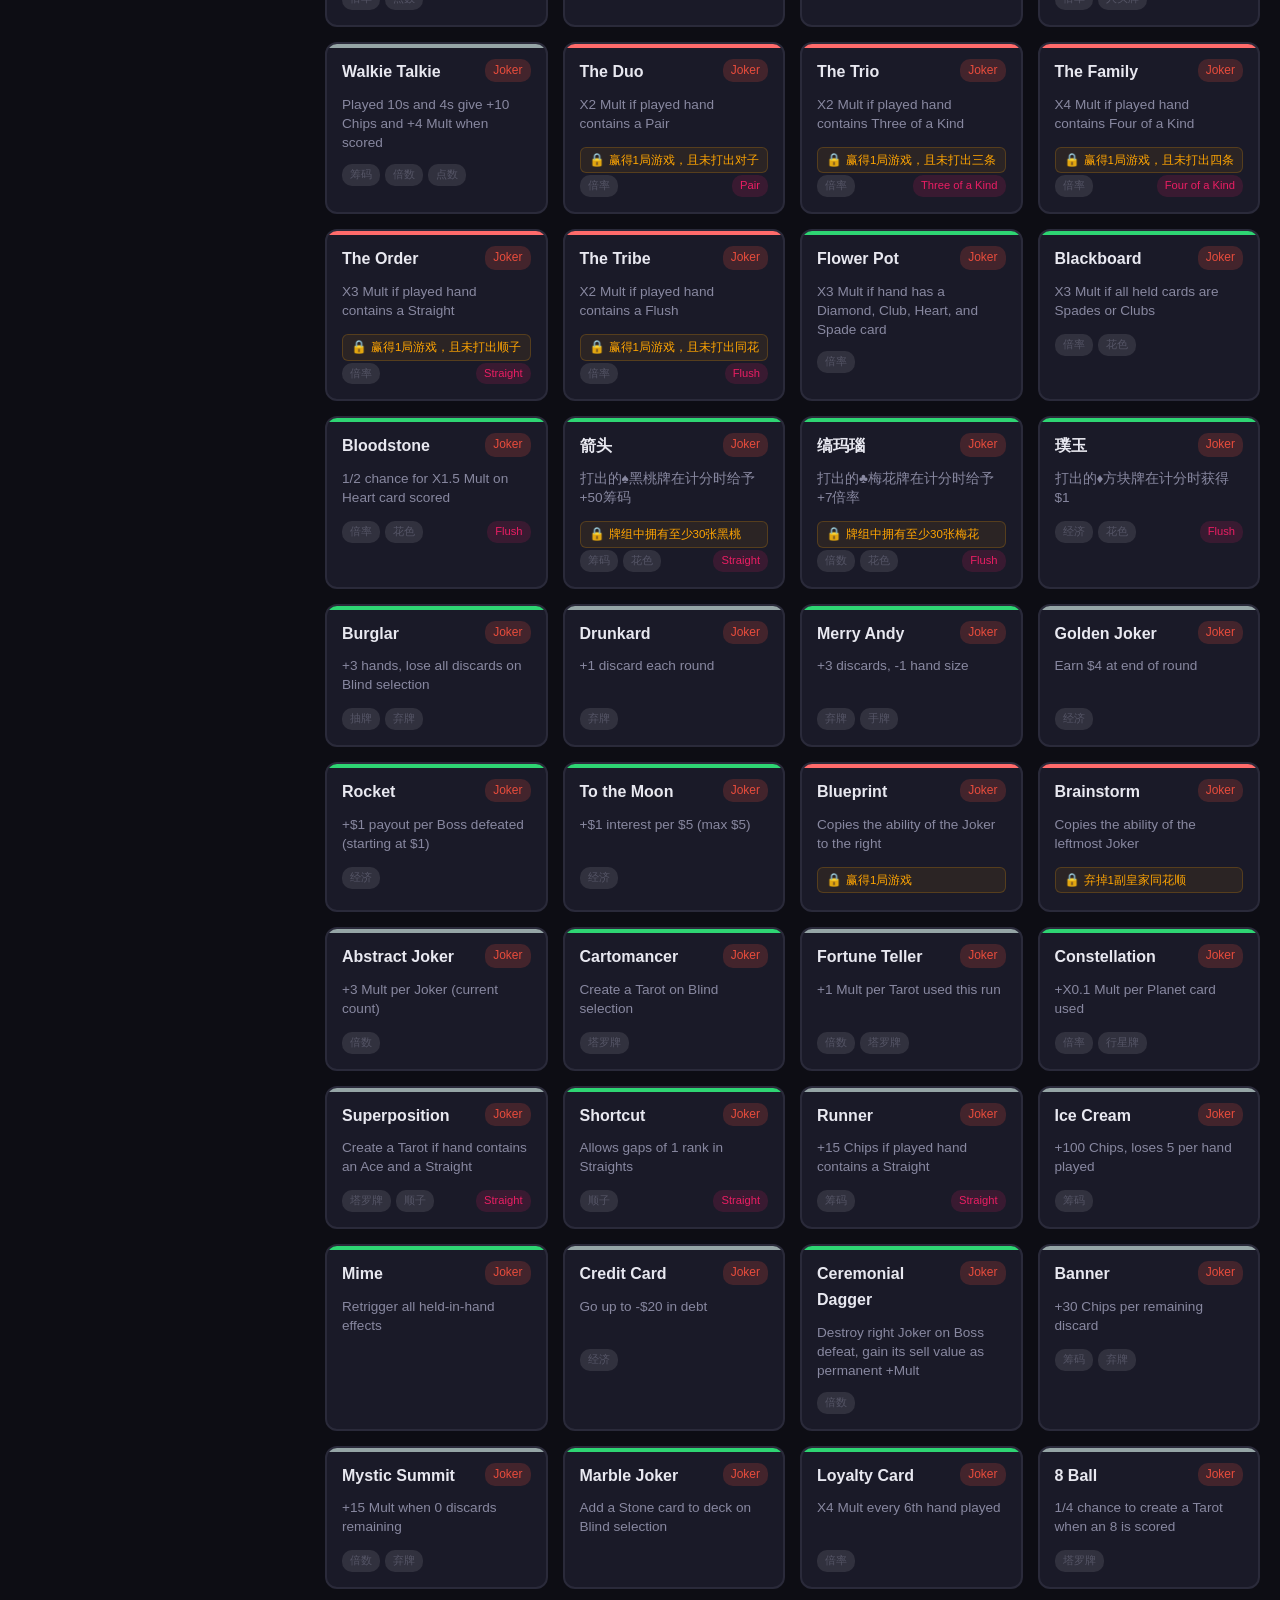
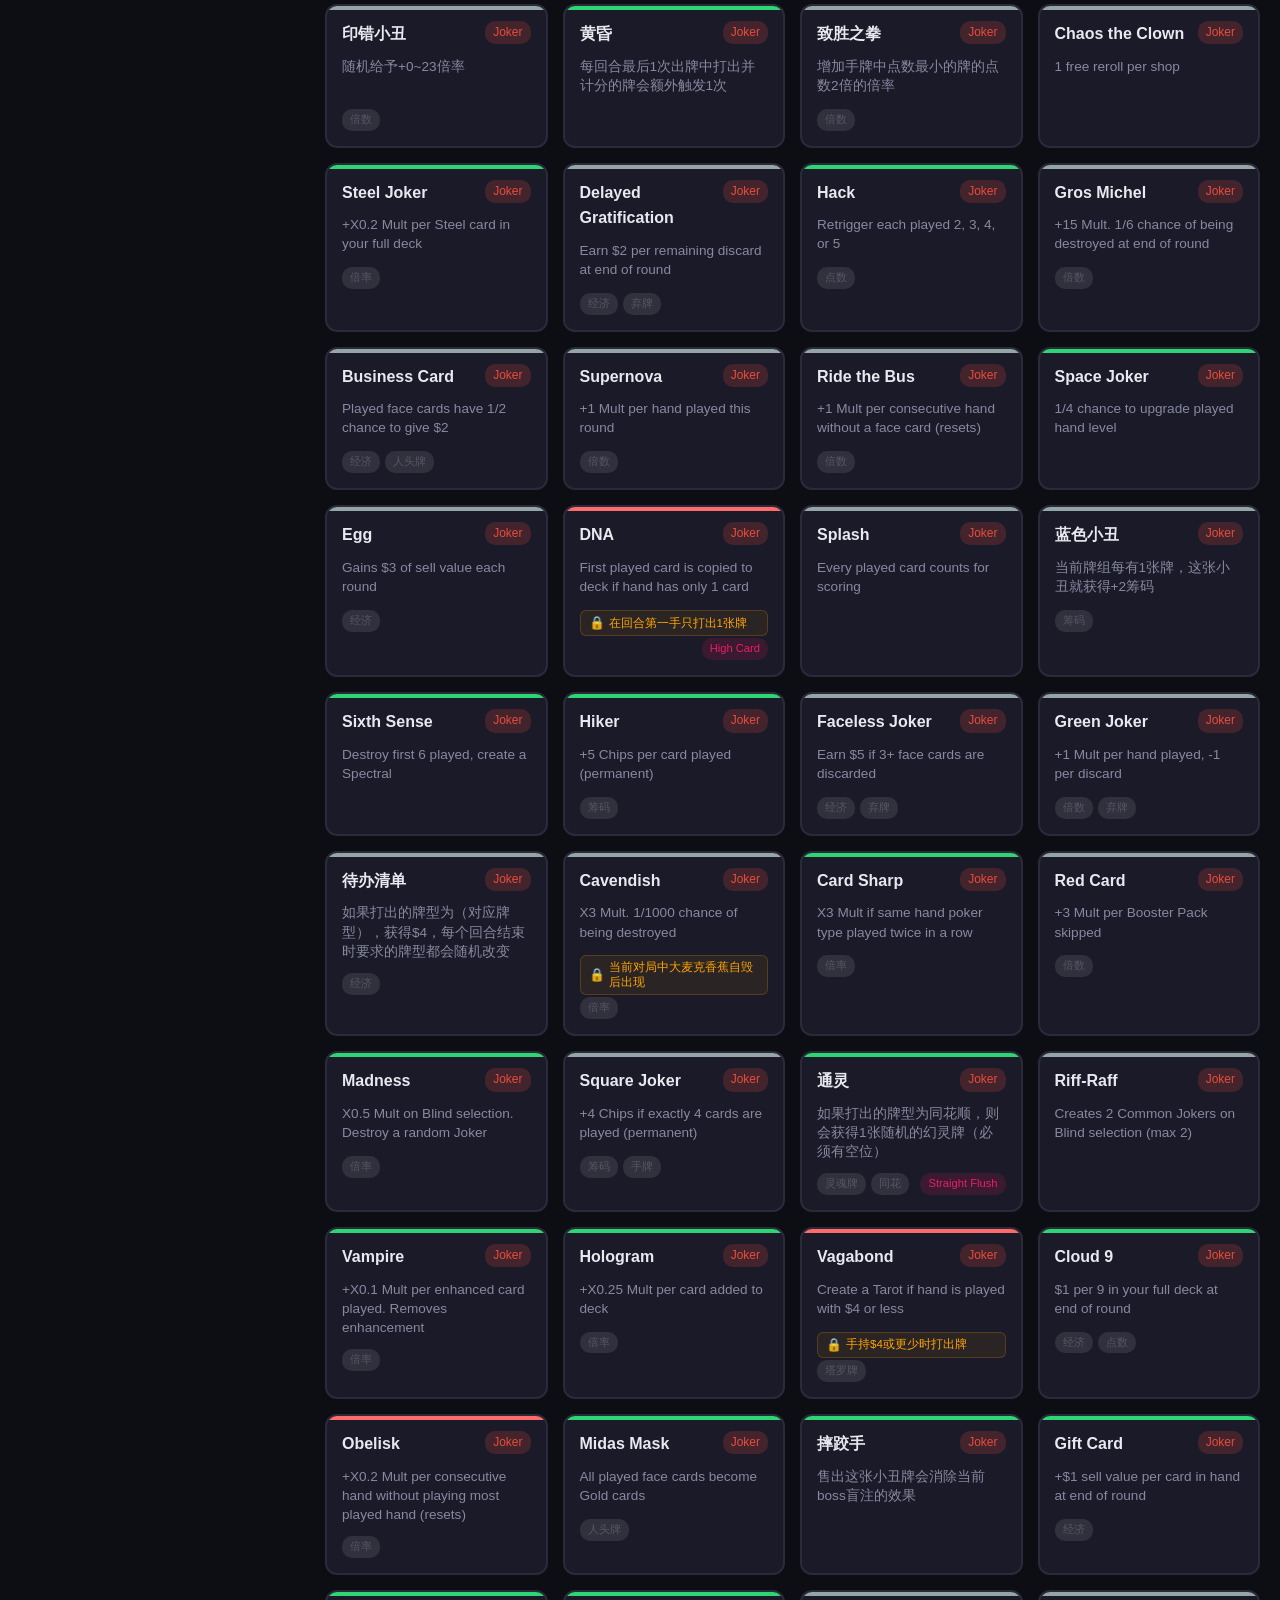
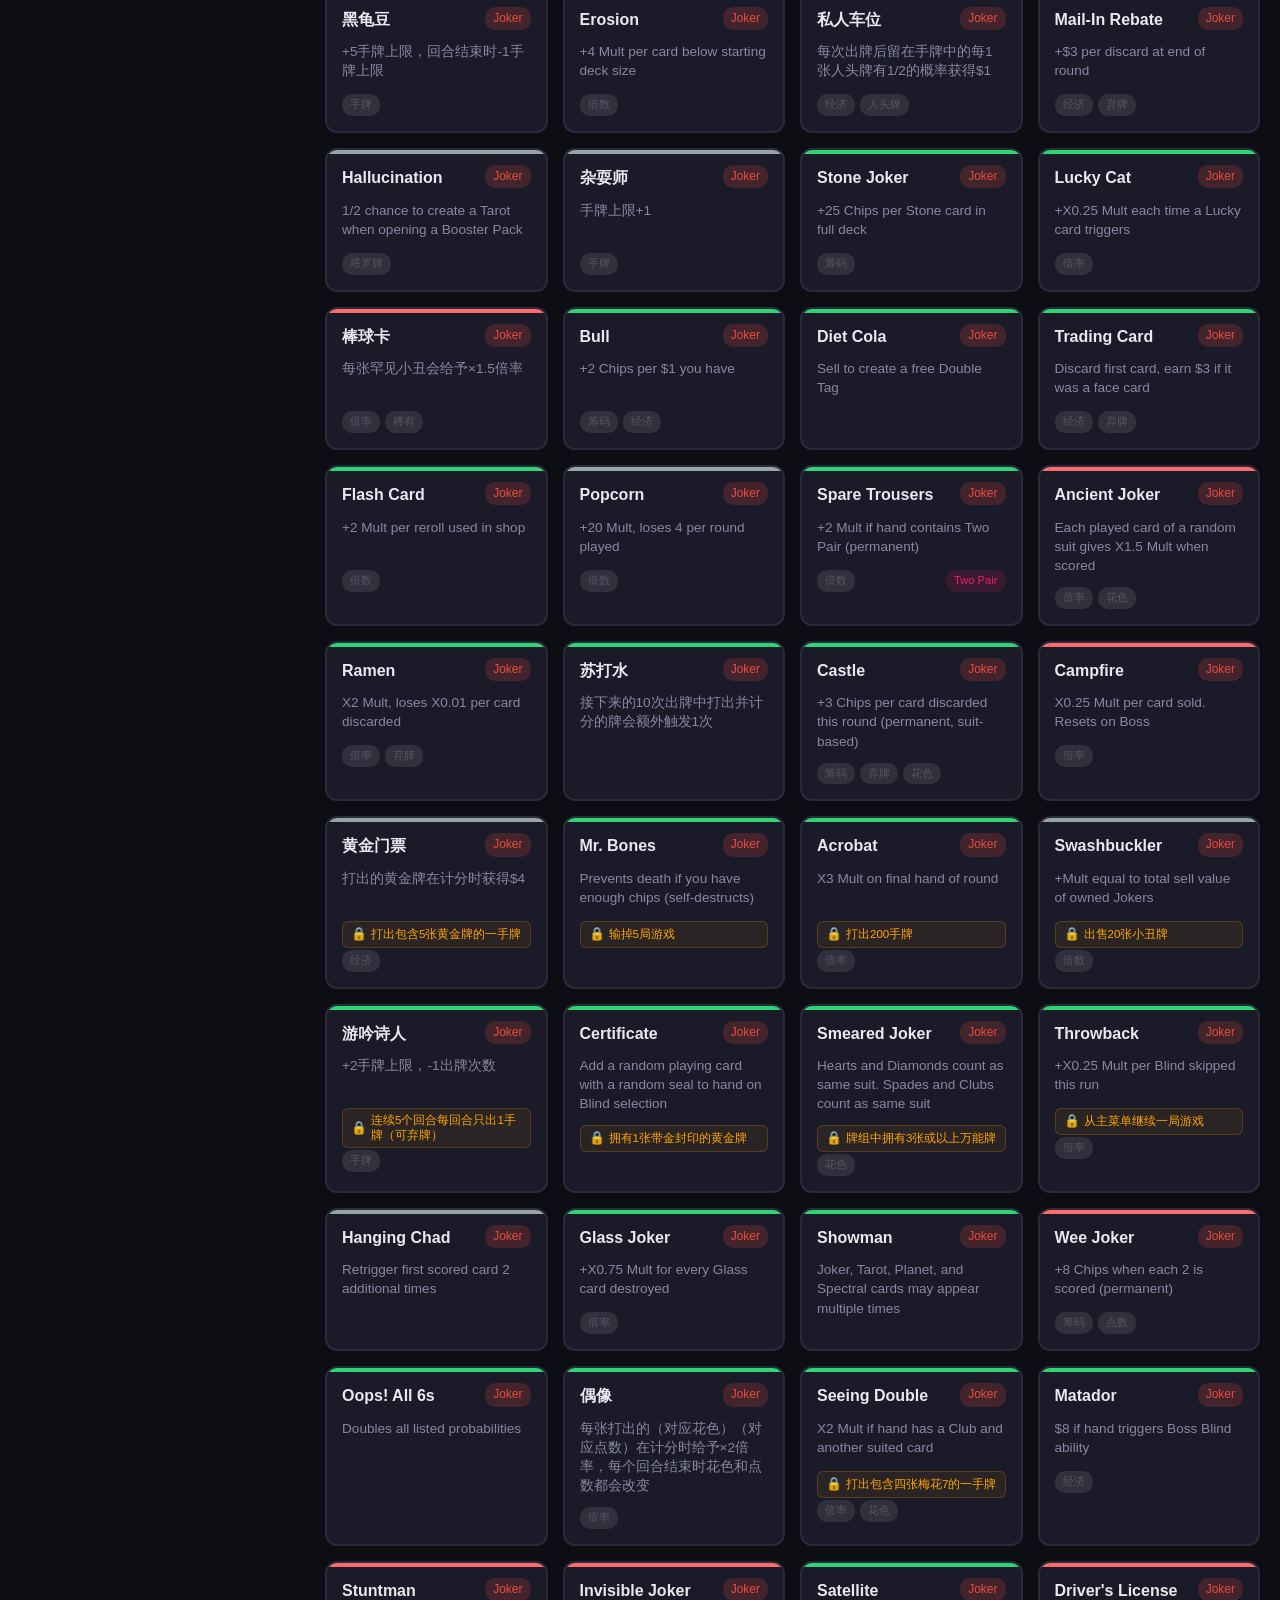
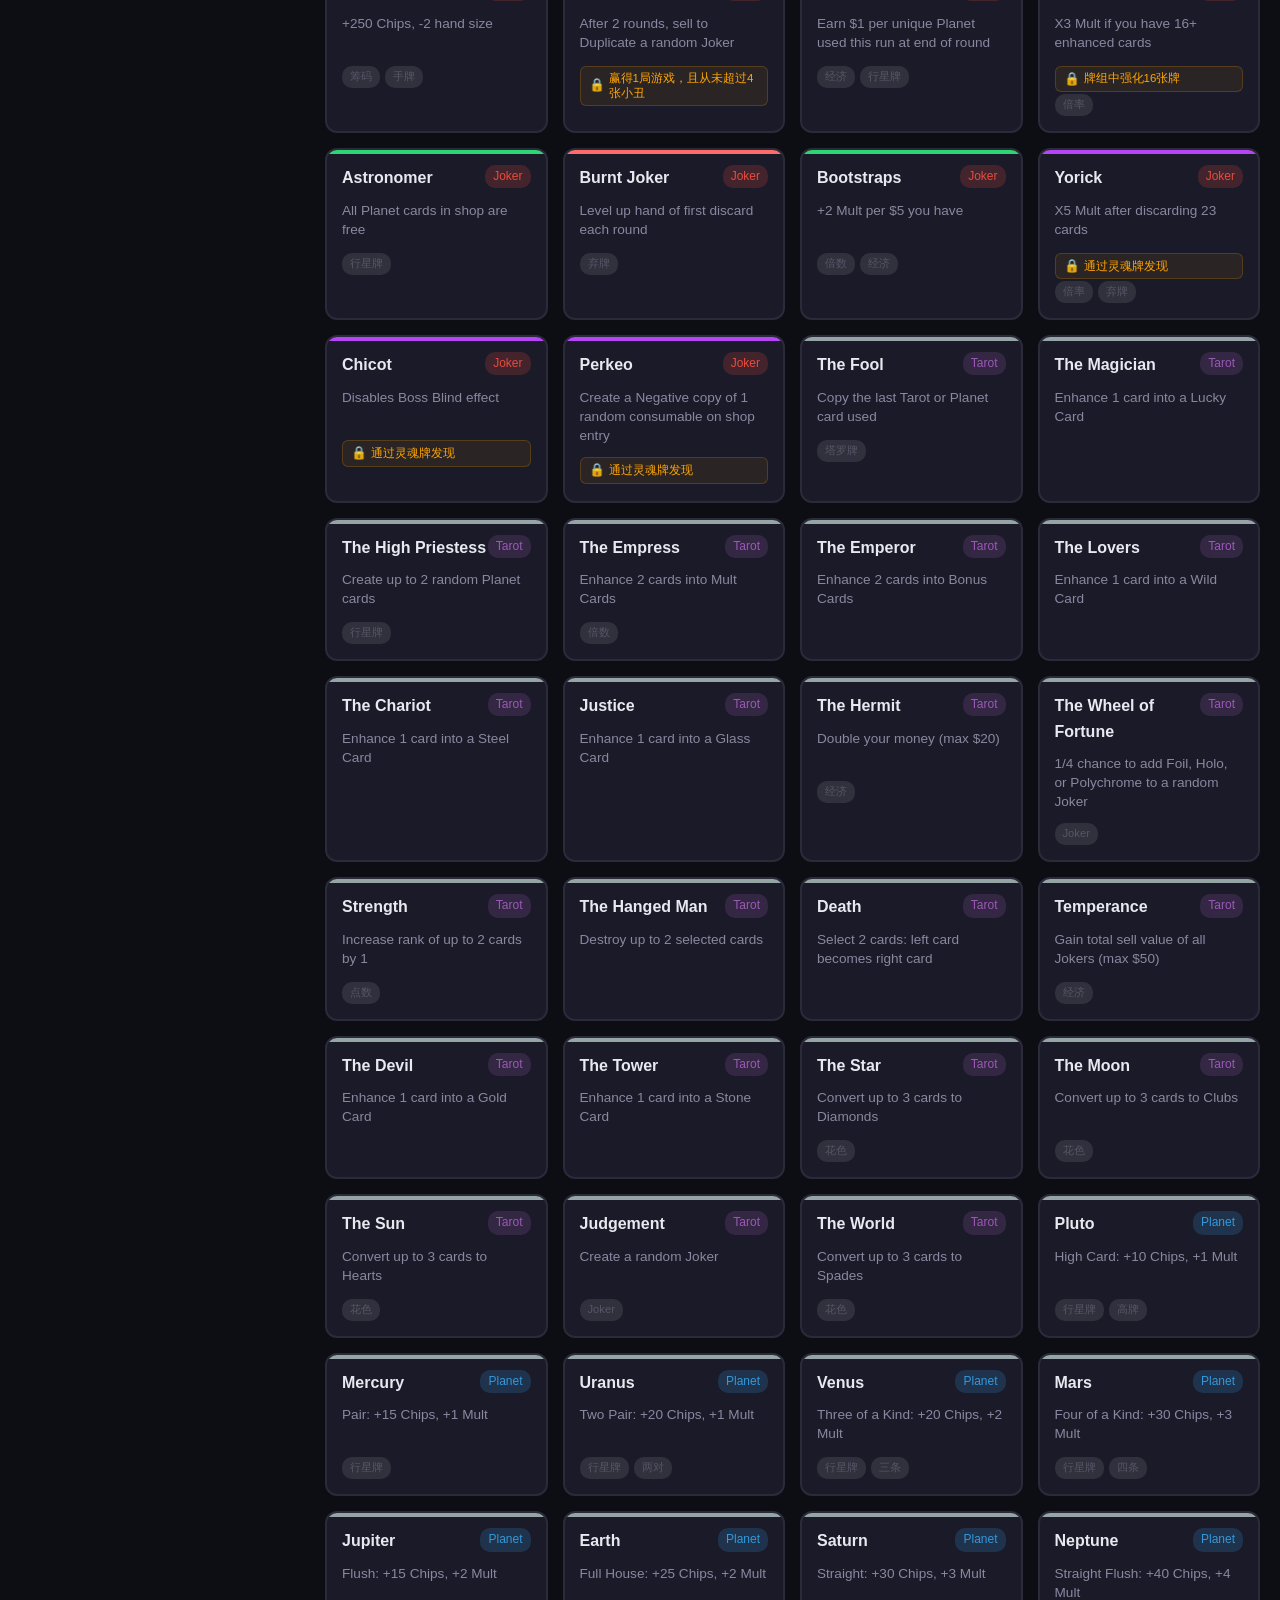
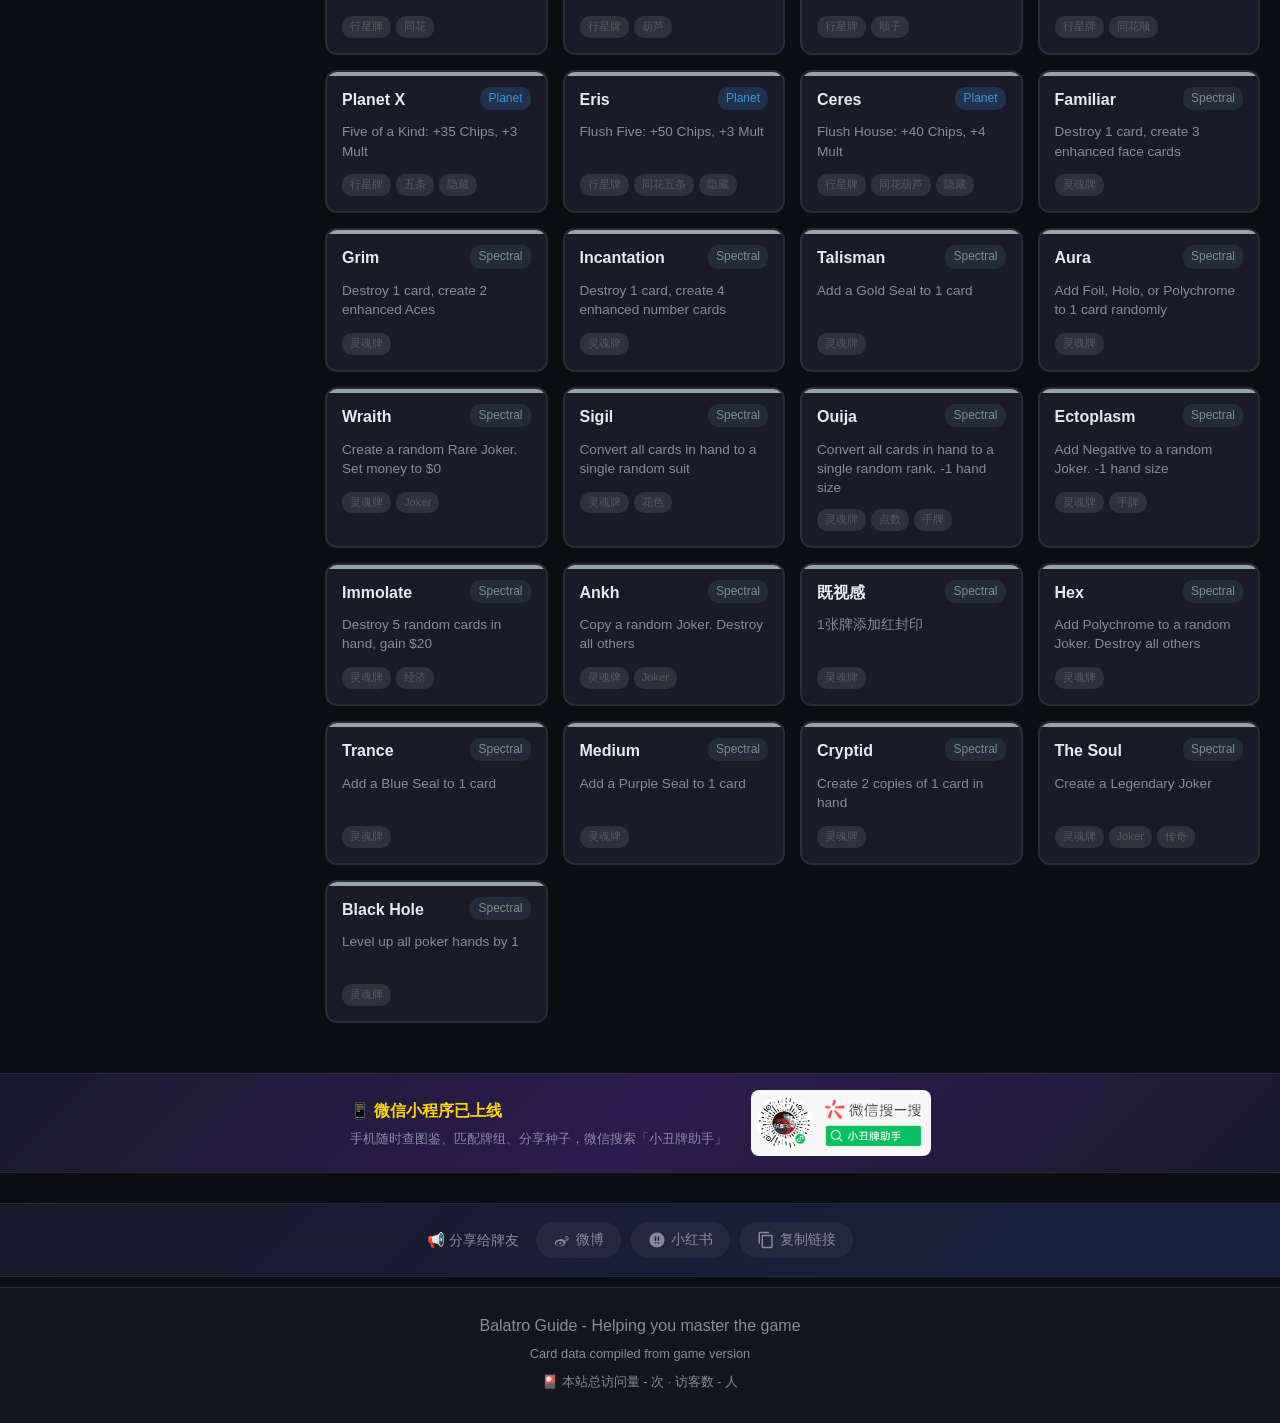
==== commit d6adf9e9: "fix: en.js 语法错误导致英文无法切换（转义引号问题），升级 SW 缓存版本 v2.0.0→v2.1.0" ====
--- a/index.html
+++ b/index.html
@@ -936,6 +936,7 @@
         applyI18n();
         renderLangMenu();
         document.getElementById('lang-menu').classList.remove('open');
+        document.documentElement.lang = lang;
         
         // 重新渲染动态内容
         if (app) {
@@ -948,6 +949,10 @@
         }
         if (typeof seedManager !== 'undefined' && seedManager) {
             seedManager.renderSeeds();
+        }
+        // 自定义 Tier List 重新渲染（翻译档位名）
+        if (typeof customTierList !== 'undefined' && customTierList.isOpen) {
+            customTierList.render();
         }
     }
     
@@ -1049,11 +1054,11 @@
     <div class="ctl-overlay" id="custom-tierlist-overlay">
         <div class="ctl-modal">
             <div class="ctl-header">
-                <h2>🎨 我的 Tier List</h2>
+                <h2 data-i18n="ctl.title">🎨 我的 Tier List</h2>
                 <div class="ctl-header-actions">
                     <span class="ctl-stats" id="ctl-stats"></span>
-                    <button class="ctl-btn ctl-btn-share" onclick="customTierList.generateShareImage()">📸 生成分享图</button>
-                    <button class="ctl-btn ctl-btn-clear" onclick="if(confirm('确定清空所有分配？'))customTierList.clearAll()">🗑️ 清空</button>
+                    <button class="ctl-btn ctl-btn-share" onclick="customTierList.generateShareImage()" data-i18n="ctl.share">📸 生成分享图</button>
+                    <button class="ctl-btn ctl-btn-clear" onclick="if(confirm(i18n.t('ctl.confirmClear')||'确定清空所有分配？'))customTierList.clearAll()" data-i18n="ctl.clear">🗑️ 清空</button>
                     <button class="ctl-btn ctl-btn-close" onclick="customTierList.close()">✕</button>
                 </div>
             </div>
@@ -1145,25 +1150,25 @@
         <div class="ctl-share-panel">
             <button class="ctl-share-close" onclick="customTierList.closeShareResult()">✕</button>
             <div class="ctl-share-header">
-                <h3>🎉 做完啦！快来分享吧~</h3>
-                <p class="ctl-share-subtitle">和大家一起讨论你的小丑排序</p>
+                <h3 data-i18n="ctl.shareTitle">🎉 做完啦！快来分享吧~</h3>
+                <p class="ctl-share-subtitle" data-i18n="ctl.shareSubtitle">和大家一起讨论你的小丑排序</p>
             </div>
             <div class="ctl-share-preview">
-                <img class="ctl-share-img" src="" alt="我的 Tier List">
-            </div>
-            <p class="ctl-share-info">共 <span class="ctl-share-count">0</span> 张卡牌 · 长按图片可直接保存</p>
+                <img class="ctl-share-img" src="" alt="My Tier List">
+            </div>
+            <p class="ctl-share-info" data-i18n="ctl.shareInfo">共 <span class="ctl-share-count">0</span> 张卡牌 · 长按图片可直接保存</p>
             <div class="ctl-share-actions">
                 <button class="ctl-share-action-btn ctl-share-dl-btn" onclick="customTierList.downloadShareImage()">
                     <svg viewBox="0 0 24 24" width="18" height="18" fill="currentColor"><path d="M19 9h-4V3H9v6H5l7 7 7-7zM5 18v2h14v-2H5z"/></svg>
-                    保存图片
+                    <span data-i18n="ctl.saveImg">保存图片</span>
                 </button>
                 <button class="ctl-share-action-btn ctl-share-sys-btn" onclick="customTierList.systemShare()">
                     <svg viewBox="0 0 24 24" width="18" height="18" fill="currentColor"><path d="M18 16.08c-.76 0-1.44.3-1.96.77L8.91 12.7c.05-.23.09-.46.09-.7s-.04-.47-.09-.7l7.05-4.11c.54.5 1.25.81 2.04.81 1.66 0 3-1.34 3-3s-1.34-3-3-3-3 1.34-3 3c0 .24.04.47.09.7L8.04 9.81C7.5 9.31 6.79 9 6 9c-1.66 0-3 1.34-3 3s1.34 3 3 3c.79 0 1.5-.31 2.04-.81l7.12 4.16c-.05.21-.08.43-.08.65 0 1.61 1.31 2.92 2.92 2.92 1.61 0 2.92-1.31 2.92-2.92s-1.31-2.92-2.92-2.92z"/></svg>
-                    系统分享
+                    <span data-i18n="ctl.sysShare">系统分享</span>
                 </button>
                 <button class="ctl-share-action-btn ctl-share-copy-btn" onclick="customTierList.copyShareText()">
                     <svg viewBox="0 0 24 24" width="18" height="18" fill="currentColor"><path d="M16 1H4c-1.1 0-2 .9-2 2v14h2V3h12V1zm3 4H8c-1.1 0-2 .9-2 2v14c0 1.1.9 2 2 2h11c1.1 0 2-.9 2-2V7c0-1.1-.9-2-2-2zm0 16H8V7h11v14z"/></svg>
-                    复制文案
+                    <span data-i18n="ctl.copyText">复制文案</span>
                 </button>
             </div>
             <div class="ctl-share-toast" id="ctl-share-toast"></div>
